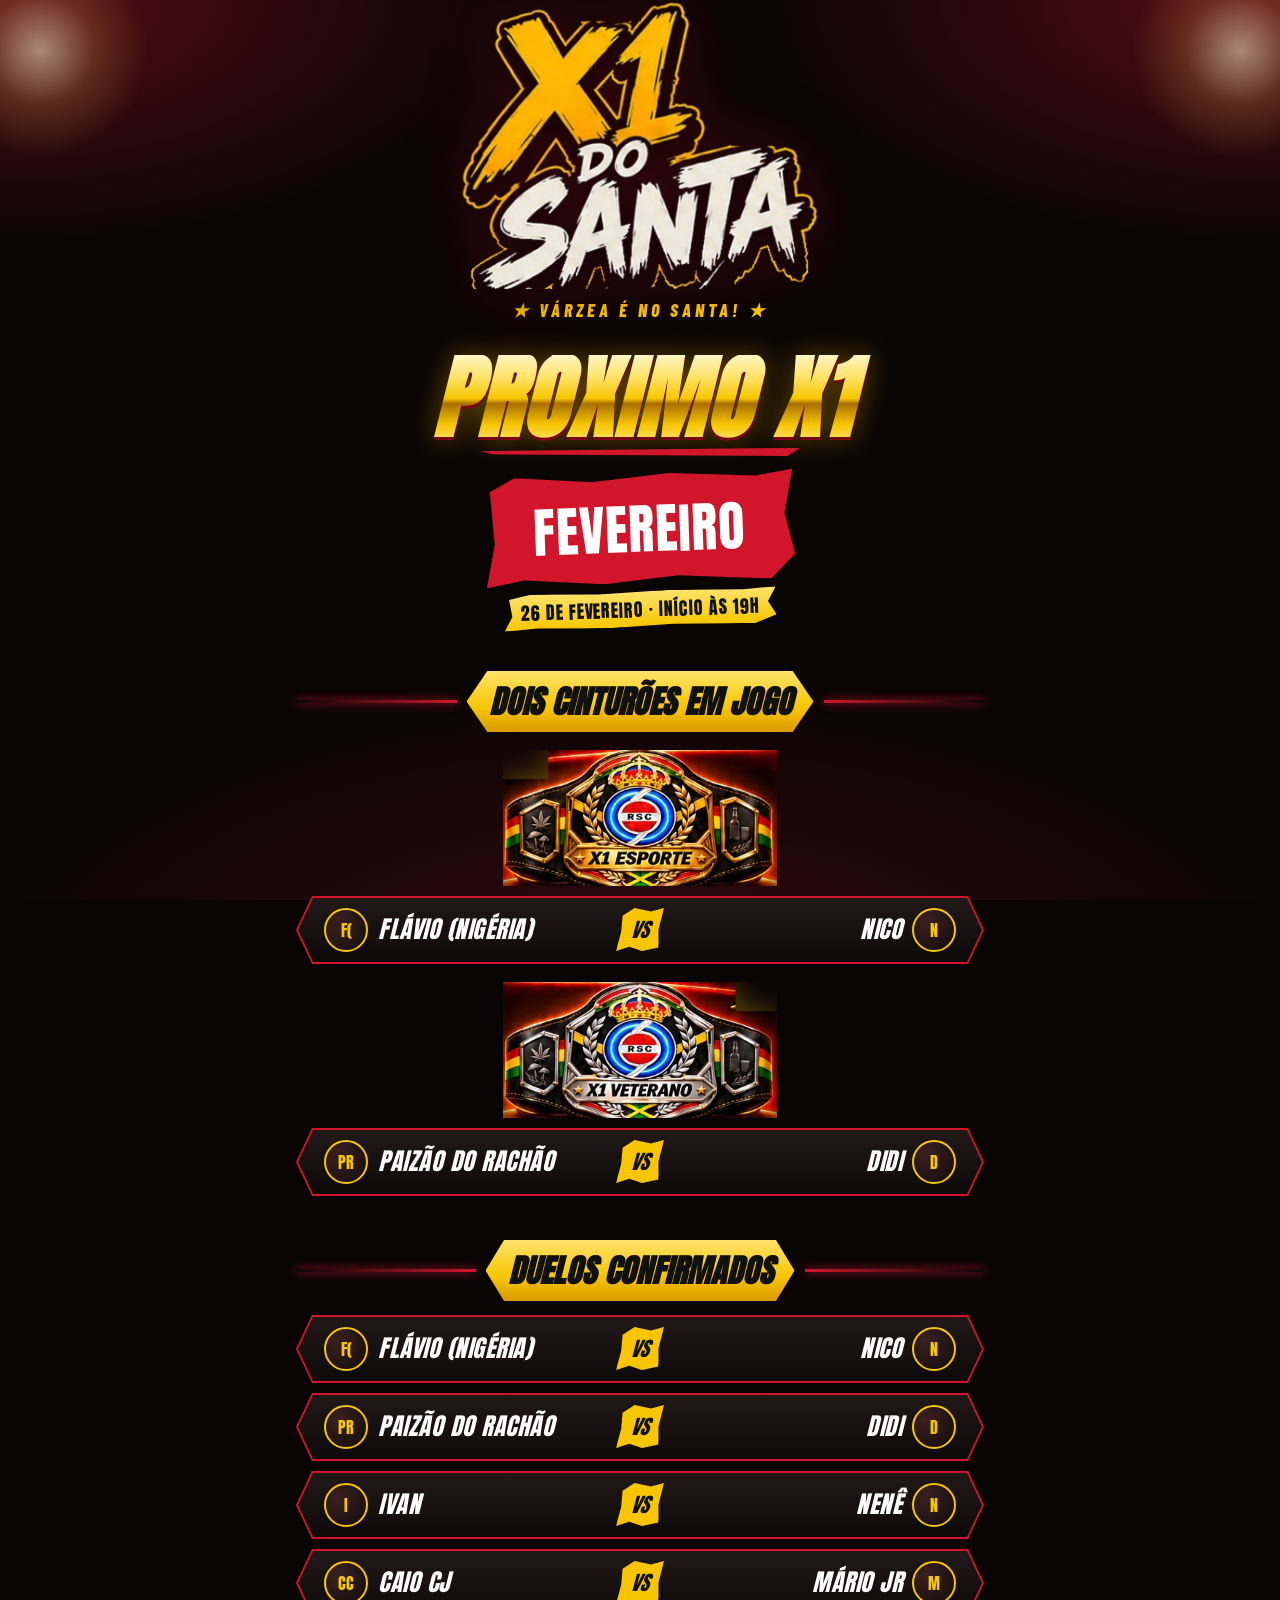
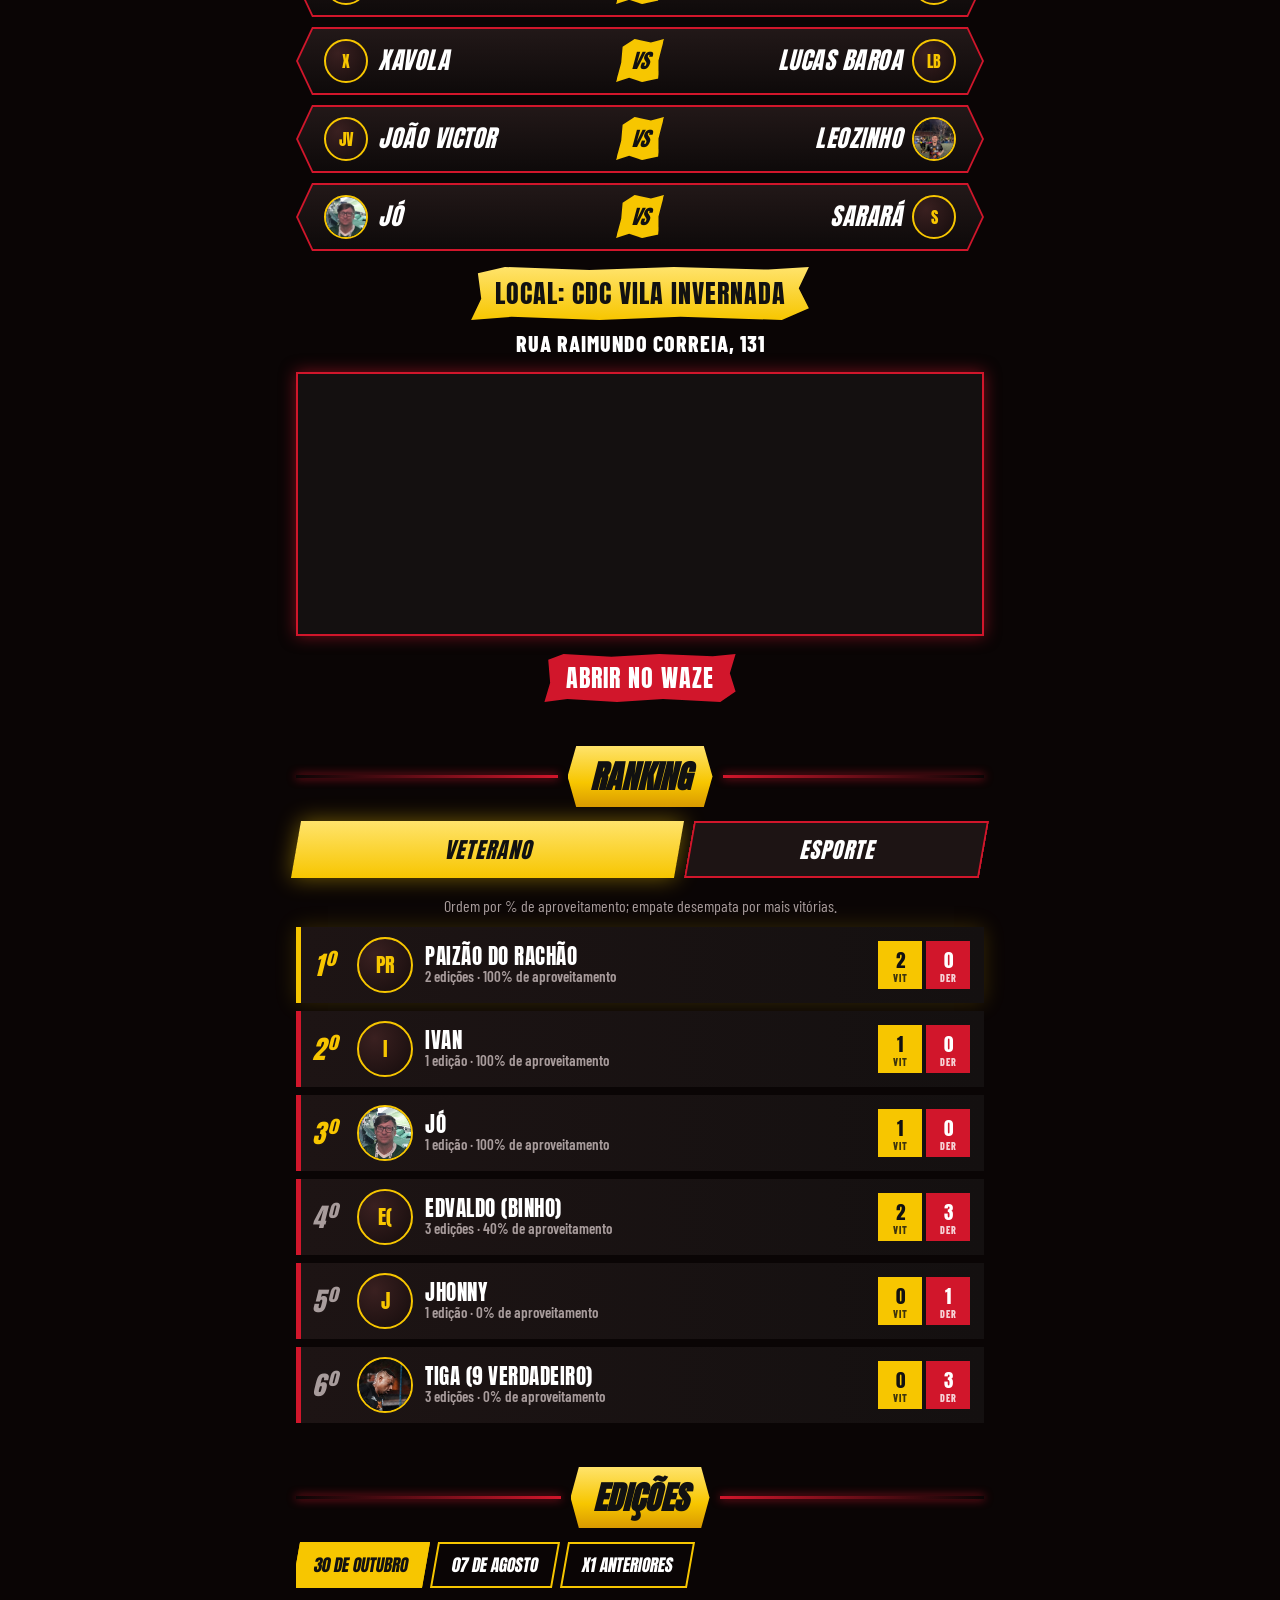
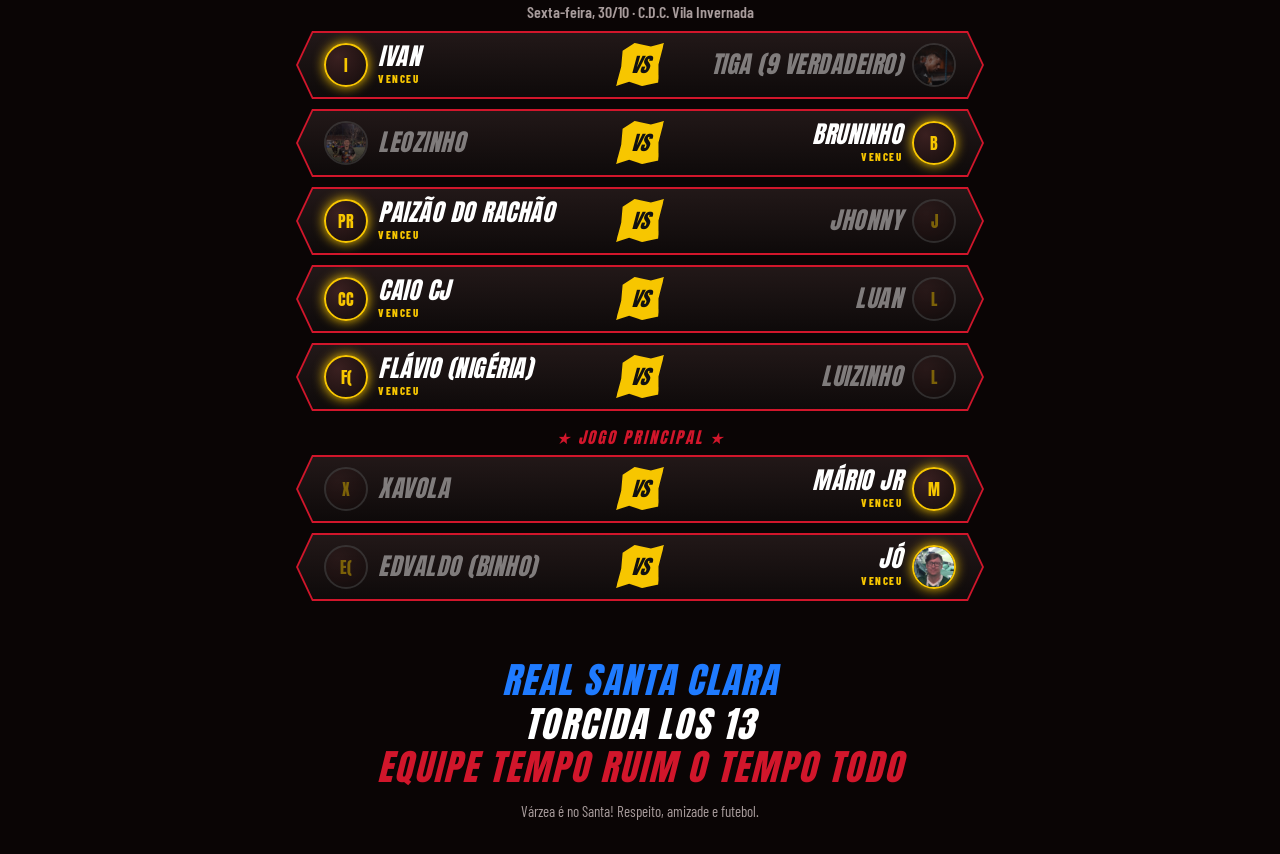
==== index.html @ 2f5e278d "Ranking ordenado por % de aproveitamento Co-Authored-By: Claude Sonnet 5.5 <noreply@anthropic.com>" ====
<!DOCTYPE html>
<html lang="pt-BR">
<head>
<meta charset="UTF-8">
<meta name="viewport" content="width=device-width, initial-scale=1">
<title>X1 do Santa · Real Santa Clara</title>
<meta name="description" content="X1 do Santa: o 1 contra 1 do Real Santa Clara. Ranking, edições e próximos duelos.">
<meta name="theme-color" content="#0a0505">
<meta property="og:title" content="X1 do Santa · Real Santa Clara">
<meta property="og:image" content="img/logo-x1-do-santa.png">
<link rel="icon" href="img/logo-x1-do-santa.png">
<link rel="preconnect" href="https://fonts.googleapis.com">
<link rel="preconnect" href="https://fonts.gstatic.com" crossorigin>
<link href="https://fonts.googleapis.com/css2?family=Anton&family=Barlow+Condensed:ital,wght@0,600;0,800;1,800;1,900&display=swap" rel="stylesheet">
<style>
  :root{
    --preto:#0a0505; --painel:#141010; --painel2:#1d1414;
    --ouro:#f7c600; --ouro-claro:#ffe36b; --ouro-escuro:#a86f00;
    --vermelho:#d1162b; --vermelho-escuro:#7a0612; --branco:#fff;
    --cinza:#a89c9c;
  }
  *{box-sizing:border-box}
  html{scroll-behavior:smooth}
  body{
    margin:0; color:var(--branco); min-height:100vh;
    font-family:'Barlow Condensed','Arial Narrow',sans-serif;
    background:
      radial-gradient(60vw 40vh at 0% 0%, rgba(209,22,43,.38), transparent 70%),
      radial-gradient(60vw 40vh at 100% 0%, rgba(209,22,43,.38), transparent 70%),
      radial-gradient(80vw 50vh at 50% 110%, rgba(209,22,43,.22), transparent 70%),
      var(--preto);
    background-attachment:fixed;
  }
  /* refletores nos cantos, como nos flyers */
  body::before,body::after{
    content:""; position:fixed; top:-60px; width:220px; height:220px; pointer-events:none; z-index:0;
    background:radial-gradient(circle, rgba(255,240,200,.55) 0%, rgba(255,200,90,.18) 35%, transparent 70%);
  }
  body::before{left:-70px} body::after{right:-70px}
  main,header,footer{position:relative; z-index:1}
  .wrap{max-width:720px; margin:0 auto; padding:0 16px}

  /* ---------- tipografia de evento ---------- */
  .titulo-ouro{
    font-family:Anton,Impact,sans-serif; font-style:italic; text-transform:uppercase;
    letter-spacing:1px; line-height:.95; margin:0;
    background:linear-gradient(180deg,#fff6c4 0%,var(--ouro-claro) 25%,var(--ouro) 50%,var(--ouro-escuro) 56%,var(--ouro) 80%,var(--ouro-claro) 100%);
    -webkit-background-clip:text; background-clip:text; color:transparent;
    filter:drop-shadow(0 3px 0 var(--vermelho-escuro)) drop-shadow(0 0 14px rgba(255,180,0,.35));
  }
  .pincel{ /* faixa de pincel */
    display:inline-block; font-family:Anton,Impact,sans-serif; text-transform:uppercase;
    padding:.25em .9em; letter-spacing:1px;
    clip-path:polygon(2% 12%,10% 0,35% 6%,60% 0,88% 5%,100% 0,97% 40%,100% 78%,92% 100%,62% 94%,38% 100%,12% 94%,0 100%,3% 60%);
  }
  .pincel.vermelho{background:var(--vermelho); color:var(--branco); box-shadow:0 0 30px rgba(209,22,43,.6)}
  .pincel.ouro{background:linear-gradient(180deg,var(--ouro-claro),var(--ouro)); color:#111}

  /* ---------- topo ---------- */
  header{text-align:center; padding:36px 0 8px}
  .logo{width:min(360px,80vw); height:auto; display:block; margin:0 auto;
        filter:drop-shadow(0 6px 18px rgba(0,0,0,.8)) drop-shadow(0 0 30px rgba(209,22,43,.35))}
  .lema{margin-top:10px; font-weight:800; font-style:italic; font-size:18px; letter-spacing:4px; color:var(--ouro)}
  .lema span{color:var(--vermelho)}

  /* ---------- próximo X1 ---------- */
  .proximo{text-align:center; margin:34px 0 10px}
  .proximo .titulo-ouro{font-size:clamp(52px,14vw,92px)}
  .risco{height:8px; width:min(320px,70%); margin:6px auto 18px; background:var(--vermelho);
         clip-path:polygon(0 40%,100% 0,96% 100%,4% 80%); box-shadow:0 0 18px var(--vermelho)}
  .proximo .mes{font-size:clamp(34px,9vw,54px); transform:rotate(-2deg)}
  .proximo .quando{display:block; width:max-content; margin:8px auto 0; font-size:18px; transform:rotate(-2deg)}

  .faixa-titulo{display:flex; align-items:center; gap:10px; margin:30px 0 14px}
  .faixa-titulo::before,.faixa-titulo::after{content:""; flex:1; height:3px;
    background:linear-gradient(90deg,transparent,var(--vermelho)); box-shadow:0 0 10px var(--vermelho)}
  .faixa-titulo::after{background:linear-gradient(270deg,transparent,var(--vermelho))}
  .faixa-titulo h2{margin:0; font-family:Anton,Impact,sans-serif; font-style:italic; text-transform:uppercase;
    font-size:clamp(22px,6vw,32px); color:#111; padding:6px 22px;
    background:linear-gradient(180deg,var(--ouro-claro),var(--ouro) 60%,#d99a00);
    clip-path:polygon(6% 0,94% 0,100% 50%,94% 100%,6% 100%,0 50%)}

  /* linha de duelo estilo flyer */
  .duelo{position:relative; margin:10px 0; padding:2px; background:var(--vermelho);
    clip-path:polygon(16px 0,calc(100% - 16px) 0,100% 50%,calc(100% - 16px) 100%,16px 100%,0 50%);
    filter:drop-shadow(0 0 8px rgba(209,22,43,.55))}
  .duelo-in{display:grid; grid-template-columns:minmax(0,1fr) auto minmax(0,1fr); align-items:center; gap:8px;
    min-height:64px; padding:8px 26px;
    background:linear-gradient(180deg,#221818,#0e0a0a);
    clip-path:polygon(15px 0,calc(100% - 15px) 0,100% 50%,calc(100% - 15px) 100%,15px 100%,0 50%)}
  .lado{display:flex; align-items:center; gap:10px; min-width:0}
  .lado.b{flex-direction:row-reverse; text-align:right}
  .lado .nm{font-family:Anton,Impact,sans-serif; font-style:italic; text-transform:uppercase;
    font-size:clamp(17px,4.6vw,24px); line-height:1; letter-spacing:.5px; overflow-wrap:break-word}
  .vs{font-family:Anton,Impact,sans-serif; font-style:italic; font-size:20px; color:#111;
    background:var(--ouro); padding:6px 12px; transform:skewX(-8deg);
    clip-path:polygon(4% 18%,30% 0,70% 8%,100% 0,94% 50%,100% 92%,62% 100%,30% 90%,0 100%,6% 55%);
    box-shadow:0 0 18px rgba(247,198,0,.5)}
  .local{margin:16px 0 0; text-align:center}
  .local .pincel{font-size:clamp(18px,5vw,26px)}
  .local .endereco{display:block; margin-top:10px; font-weight:800; font-size:clamp(17px,4.6vw,22px); letter-spacing:1px;
    color:var(--branco); text-transform:uppercase}
  .mapa{margin:16px 0 0; padding:2px; background:var(--vermelho); filter:drop-shadow(0 0 8px rgba(209,22,43,.55))}
  .mapa[hidden]{display:none}
  .mapa iframe{display:block; width:100%; height:260px; border:0; background:var(--painel)}
  .rota{margin:18px 0 0; text-align:center}
  .rota a{font-size:clamp(18px,5vw,24px); text-decoration:none; cursor:pointer}
  .rota a[hidden]{display:none}
  .cinturao{margin-top:18px; text-align:center}
  .cinturao-img{display:block; height:136px; width:auto; max-width:100%; margin:0 auto; /* dobro da altura da linha do confronto */
    -webkit-mask-image:radial-gradient(ellipse 75% 85% at 50% 50%,#000 78%,transparent 100%);
            mask-image:radial-gradient(ellipse 75% 85% at 50% 50%,#000 78%,transparent 100%);
    filter:drop-shadow(0 0 14px rgba(247,198,0,.35))}

  /* avatar */
  .av{flex:none; width:44px; height:44px; border-radius:50%; overflow:hidden; display:grid; place-items:center;
    border:2px solid var(--ouro); background:radial-gradient(circle at 30% 30%,#3a2020,#140c0c);
    font-family:Anton,Impact,sans-serif; color:var(--ouro); font-size:16px}
  .av img{width:100%; height:100%; object-fit:cover}

  /* ---------- seções ---------- */
  main > section{margin-top:44px}

  /* abas do ranking (Veterano em destaque, Esporte depois) */
  .abas{display:grid; grid-template-columns:1.3fr 1fr; gap:10px; margin:0 0 18px}
  .abas button{font-family:Anton,Impact,sans-serif; font-style:italic; text-transform:uppercase; font-size:22px;
    letter-spacing:1px; padding:12px 8px; cursor:pointer; color:var(--branco); background:var(--painel2);
    border:0; transform:skewX(-10deg); box-shadow:inset 0 0 0 2px var(--vermelho)}
  .abas button span{display:inline-block; transform:skewX(10deg)}
  .abas button[aria-selected="true"]{background:linear-gradient(180deg,var(--ouro-claro),var(--ouro));
    color:#111; box-shadow:0 0 22px rgba(247,198,0,.45)}

  .aviso{text-align:center; color:var(--cinza); font-size:16px; margin:0 0 12px}

  /* ranking */
  .rank{list-style:none; margin:0; padding:0; counter-reset:pos}
  .rank li{display:flex; align-items:center; gap:12px; margin:8px 0; padding:10px 14px 10px 0;
    background:linear-gradient(90deg,var(--painel2),var(--painel)); border-left:5px solid var(--vermelho)}
  .rank li:nth-child(1){border-left-color:var(--ouro); box-shadow:0 0 20px rgba(247,198,0,.18)}
  .pos{width:44px; text-align:center; font-family:Anton,Impact,sans-serif; font-style:italic; font-size:26px; color:var(--cinza)}
  .rank li:nth-child(-n+3) .pos{color:var(--ouro)}
  .rank .av{width:56px; height:56px; font-size:20px}
  .info{flex:1; min-width:0}
  .info .nm{font-family:Anton,Impact,sans-serif; text-transform:uppercase; font-size:21px; line-height:1.05; letter-spacing:.5px}
  .info .sub{color:var(--cinza); font-size:15px; font-weight:600}
  .placar{display:flex; gap:4px}
  .placar b{font-family:Anton,Impact,sans-serif; font-weight:400; font-size:19px; min-width:44px; text-align:center; padding:5px 6px}
  .placar .v{background:var(--ouro); color:#111}
  .placar .d{background:var(--vermelho)}
  .placar small{display:block; font-family:'Barlow Condensed',sans-serif; font-weight:800; font-size:10px; letter-spacing:1px; opacity:.8; margin-top:-2px}

  /* edições */
  .chips{display:flex; gap:8px; overflow-x:auto; padding-bottom:6px; margin-bottom:6px}
  .chips button{flex:none; font-family:Anton,Impact,sans-serif; text-transform:uppercase; font-size:17px; padding:8px 16px;
    background:transparent; color:var(--branco); border:2px solid var(--ouro); cursor:pointer; transform:skewX(-10deg)}
  .chips button[aria-pressed="true"]{background:var(--ouro); color:#111}
  .ed-info{text-align:center; color:var(--cinza); font-weight:600; font-size:16px; margin:8px 0 6px}
  .duelo .tag{display:block; font-family:'Barlow Condensed',sans-serif; font-style:normal; font-weight:800; font-size:11px;
    letter-spacing:1.5px; margin-top:3px; color:var(--ouro)}
  .duelo .perdeu{opacity:.45}
  .duelo .perdeu .av{border-color:#555}
  .duelo .ganhou .av{box-shadow:0 0 12px var(--ouro)}
  .principal{text-align:center; margin:14px 0 -4px; font-family:Anton,Impact,sans-serif; font-style:italic; color:var(--vermelho); letter-spacing:2px}
  
  /* tooltip dos jogadores (mesmo fundo e borda das listas) */
  [data-tip]{cursor:help}
  .tip{position:fixed; z-index:50; max-width:min(300px,86vw); padding:10px 16px 10px 14px; pointer-events:none;
    background:linear-gradient(90deg,var(--painel2),var(--painel)); border-left:5px solid var(--vermelho);
    box-shadow:0 6px 22px rgba(0,0,0,.65); font-size:18px; font-weight:600; line-height:1.15; color:var(--branco);
    opacity:0; transform:translateY(4px); transition:opacity .15s, transform .15s}
  .tip.on{opacity:1; transform:none}

  footer{text-align:center; padding:50px 16px 34px; color:var(--cinza); font-size:15px}
  footer strong{display:block; font-family:Anton,Impact,sans-serif; font-style:italic; font-size:clamp(26px,8vw,36px);
    letter-spacing:2px; line-height:1.1; margin-bottom:4px; font-weight:400; text-transform:uppercase}
  footer .f-azul{color:#1f7bff}
  footer .f-branco{color:var(--branco)}
  footer .f-vermelho{color:var(--vermelho)}
  footer .f-frase{display:block; margin-top:14px}

  @media (max-width:420px){
    .duelo-in{padding:8px 20px; gap:6px}
    .av{width:36px; height:36px; font-size:13px}
    .vs{font-size:16px; padding:5px 9px}
  }
</style>
</head>
<body>

<!-- ============ SEÇÃO 1 · CABEÇALHO ============
     Logo, lema e chamada do próximo X1 (mês e data) -->
<header id="secao-cabecalho" class="wrap">
  <img class="logo" src="img/logo-x1-do-santa.png" alt="X1 do Santa">
  <div class="lema">★ VÁRZEA É NO SANTA! ★</div>

  <div class="proximo">
    <h1 class="titulo-ouro">Próximo X1</h1>
    <div class="risco"></div>
    <div class="pincel vermelho mes" id="prox-mes"></div>
    <span class="pincel ouro quando" id="prox-data"></span>
  </div>
</header>

<main class="wrap">

  <!-- ============ SEÇÃO 2 · DOIS CINTURÕES EM JOGO ============ -->
  <section id="secao-cinturoes" aria-labelledby="t-cinturoes">
    <div class="faixa-titulo"><h2 id="t-cinturoes">Dois cinturões em jogo</h2></div>
    <div id="prox-cinturoes"></div>
  </section>

  <!-- ============ SEÇÃO 3 · DUELOS CONFIRMADOS ============ -->
  <section id="secao-duelos" aria-labelledby="t-duelos">
    <div class="faixa-titulo"><h2 id="t-duelos">Duelos confirmados</h2></div>
    <div id="prox-duelos"></div>
    <p class="local"><span class="pincel ouro" id="prox-local"></span>
      <span class="endereco" id="prox-endereco"></span></p>
    <div class="mapa" id="prox-mapa" hidden>
      <iframe id="prox-mapa-frame" title="Localização no Google Maps" loading="lazy"
              referrerpolicy="no-referrer-when-downgrade" allowfullscreen></iframe>
    </div>
    <p class="rota"><a class="pincel vermelho" id="prox-waze" target="_blank" rel="noopener" hidden>Abrir no Waze</a></p>
  </section>

  <!-- ============ SEÇÃO 4 · RANKING DOS PARTICIPANTES ============ -->
  <section id="secao-ranking" aria-labelledby="t-ranking">
    <div class="faixa-titulo"><h2 id="t-ranking">Ranking</h2></div>
    <div class="abas" role="tablist" aria-label="Categoria do ranking">
      <button role="tab" id="tab-veterano" aria-selected="true"><span>Veterano</span></button>
      <button role="tab" id="tab-esporte" aria-selected="false"><span>Esporte</span></button>
    </div>
    <p class="aviso" id="aviso-ranking"></p>
    <ol class="rank" id="lista-ranking" role="tabpanel"></ol>
  </section>

  <!-- ============ SEÇÃO 5 · EDIÇÕES ANTERIORES ============ -->
  <section id="secao-edicoes" aria-labelledby="t-edicoes">
    <div class="faixa-titulo"><h2 id="t-edicoes">Edições</h2></div>
    <div class="chips" id="chips"></div>
    <p class="ed-info" id="ed-info"></p>
    <div id="ed-duelos"></div>
  </section>

</main>

<!-- ============ SEÇÃO 6 · RODAPÉ ============ -->
<footer>
  <strong class="f-azul">Real Santa Clara</strong>
  <strong class="f-branco">Torcida Los 13</strong>
  <strong class="f-vermelho">Equipe Tempo Ruim o Tempo Todo</strong>
  <span class="f-frase">Várzea é no Santa! Respeito, amizade e futebol.</span>
</footer>

<script src="data.js"></script>
<script>
  const $ = id => document.getElementById(id);
  const esc = s => String(s).replace(/[&<>"]/g, c => ({'&':'&amp;','<':'&lt;','>':'&gt;','"':'&quot;'}[c]));
  const jog = id => jogadores[id] || { nome: id };
  const iniciais = n => n.split(/\s+/).filter(p => p.length > 2 || /^[A-Z]{2,}$/.test(p))
                         .slice(0, 2).map(p => p[0]).join('').toUpperCase() || n.slice(0, 2).toUpperCase();

  const tip = id => jog(id).frase ? ` data-tip="${esc(jog(id).frase)}"` : '';

  function avatar(id) {
    const j = jog(id), foto = j.foto || `fotos/${id}.jpg`;
    return `<span class="av"${tip(id)}><img src="${esc(foto)}" alt=""
              onerror="this.replaceWith(document.createTextNode('${esc(iniciais(j.nome))}'))"></span>`;
  }

  function linhaDuelo(d, comResultado) {
    const status = lado => {
      if (!comResultado) return ['', ''];
      if (!d.vencedor) return ['', ''];
      return d.vencedor === lado ? ['ganhou', '<span class="tag">VENCEU</span>'] : ['perdeu', ''];
    };
    const [ca, ta] = status(d.a), [cb, tb] = status(d.b);
    return `<div class="duelo"><div class="duelo-in">
      <div class="lado a ${ca}">${avatar(d.a)}<div><span class="nm"${tip(d.a)}>${esc(jog(d.a).nome)}</span>${ta}</div></div>
      <span class="vs">VS</span>
      <div class="lado b ${cb}">${avatar(d.b)}<div><span class="nm"${tip(d.b)}>${esc(jog(d.b).nome)}</span>${tb}</div></div>
    </div></div>`;
  }

  /* próximo X1 */
  $('prox-mes').textContent = proximo.mes;
  $('prox-data').textContent = proximo.data;
  $('prox-local').textContent = 'Local: ' + proximo.local;
  $('prox-endereco').textContent = proximo.endereco || '';
  if (proximo.busca) {
    const q = encodeURIComponent(proximo.busca);
    $('prox-mapa-frame').src = `https://www.google.com/maps?q=${q}&output=embed`;
    $('prox-mapa').hidden = false;
    $('prox-waze').href = `https://waze.com/ul?q=${q}&navigate=yes`;
    $('prox-waze').hidden = false;
  }
  $('prox-cinturoes').innerHTML = proximo.cinturoes.map(c =>
    `<div class="cinturao">
       <img class="cinturao-img" src="${esc(c.imagem)}" alt="Cinturão ${esc(c.nome)}">
     </div>` + linhaDuelo(c, false)).join('');
  $('prox-duelos').innerHTML = proximo.duelos.map(d => linhaDuelo(d, false)).join('');

  /* ranking calculado a partir das edições */
  const stats = {};
  let lancados = 0, total = 0;
  edicoes.forEach(ed => ed.duelos.forEach(d => {
    total++;
    [d.a, d.b].forEach(id => stats[id] ??= { id, v: 0, d: 0, ed: new Set() });
    stats[d.a].ed.add(ed.titulo); stats[d.b].ed.add(ed.titulo);
    if (d.vencedor) {
      lancados++;
      const perdedor = d.vencedor === d.a ? d.b : d.a;
      stats[d.vencedor].v++; stats[perdedor].d++;
    }
  }));
  const aproveitamento = s => s.v + s.d ? s.v / (s.v + s.d) : -1;  /* sem jogos fica por último */
  const rankingTotal = Object.values(stats).sort((x, y) =>
    aproveitamento(y) - aproveitamento(x) || y.v - x.v || x.d - y.d ||
    jog(x.id).nome.localeCompare(jog(y.id).nome, 'pt-BR'));
  const avisoRanking = lancados < total
    ? `${lancados} de ${total} resultados lançados. Ordem por % de aproveitamento.`
    : 'Ordem por % de aproveitamento; empate desempata por mais vitórias.';

  function mostrarRanking(categoria) {
    ['veterano', 'esporte'].forEach(c => $('tab-' + c).setAttribute('aria-selected', c === categoria));
    const ranking = rankingTotal.filter(s => (jog(s.id).categoria || 'esporte') === categoria);
    $('aviso-ranking').textContent = avisoRanking;
    $('lista-ranking').innerHTML = ranking.map((s, i) => {
    const jogos = s.v + s.d, apr = jogos ? ' · ' + Math.round(s.v * 100 / jogos) + '% de aproveitamento' : '';
    return `<li>
      <span class="pos">${jogos ? (i + 1) + 'º' : '–'}</span>${avatar(s.id)}
      <div class="info"><div class="nm"${tip(s.id)}>${esc(jog(s.id).nome)}</div>
        <div class="sub">${s.ed.size} ${s.ed.size > 1 ? 'edições' : 'edição'}${apr}</div></div>
      <div class="placar"><b class="v">${s.v}<small>VIT</small></b><b class="d">${s.d}<small>DER</small></b></div>
    </li>`;
    }).join('');
  }
  $('tab-veterano').onclick = () => mostrarRanking('veterano');
  $('tab-esporte').onclick = () => mostrarRanking('esporte');
  mostrarRanking('veterano');

  /* edições */
  function mostrarEdicao(i) {
    const ed = edicoes[i];
    $('chips').querySelectorAll('button').forEach((b, k) => b.setAttribute('aria-pressed', k === i));
    const falta = ed.duelos.filter(d => !d.vencedor).length;
    $('ed-info').textContent = [ed.data, ed.local].filter(Boolean).join(' · ') + (falta ? ` · ${falta} resultado${falta > 1 ? 's' : ''} a lançar` : '');
    $('ed-duelos').innerHTML = ed.duelos.map(d =>
      (d.principal ? '<div class="principal">★ JOGO PRINCIPAL ★</div>' : '') + linhaDuelo(d, true)).join('');
  }
  $('chips').innerHTML = edicoes.map((ed, i) => `<button type="button">${esc(ed.titulo)}</button>`).join('');
  $('chips').querySelectorAll('button').forEach((b, i) => b.onclick = () => mostrarEdicao(i));
  mostrarEdicao(0);

  /* tooltip: aparece 2 s depois de parar o mouse sobre nome ou foto */
  const caixaTip = document.createElement('div');
  caixaTip.className = 'tip';
  caixaTip.setAttribute('role', 'tooltip');
  document.body.appendChild(caixaTip);
  let alvoTip = null, timerTip = null;

  function esconderTip() {
    clearTimeout(timerTip); alvoTip = null;
    caixaTip.classList.remove('on');
  }
  function mostrarTip(el) {
    caixaTip.textContent = el.dataset.tip;
    const r = el.getBoundingClientRect(), t = caixaTip.getBoundingClientRect();
    const x = Math.min(Math.max(8, r.left + r.width / 2 - t.width / 2), innerWidth - t.width - 8);
    const y = r.top - t.height - 10 >= 8 ? r.top - t.height - 10 : r.bottom + 10;
    caixaTip.style.left = x + 'px'; caixaTip.style.top = y + 'px';
    caixaTip.classList.add('on');
  }
  document.addEventListener('mouseover', e => {
    const el = e.target.closest('[data-tip]');
    if (el === alvoTip) return;
    esconderTip();
    if (!el) return;
    alvoTip = el;
    timerTip = setTimeout(() => mostrarTip(el), 2000);
  });
  addEventListener('scroll', esconderTip, { passive: true });
</script>
</body>
</html>
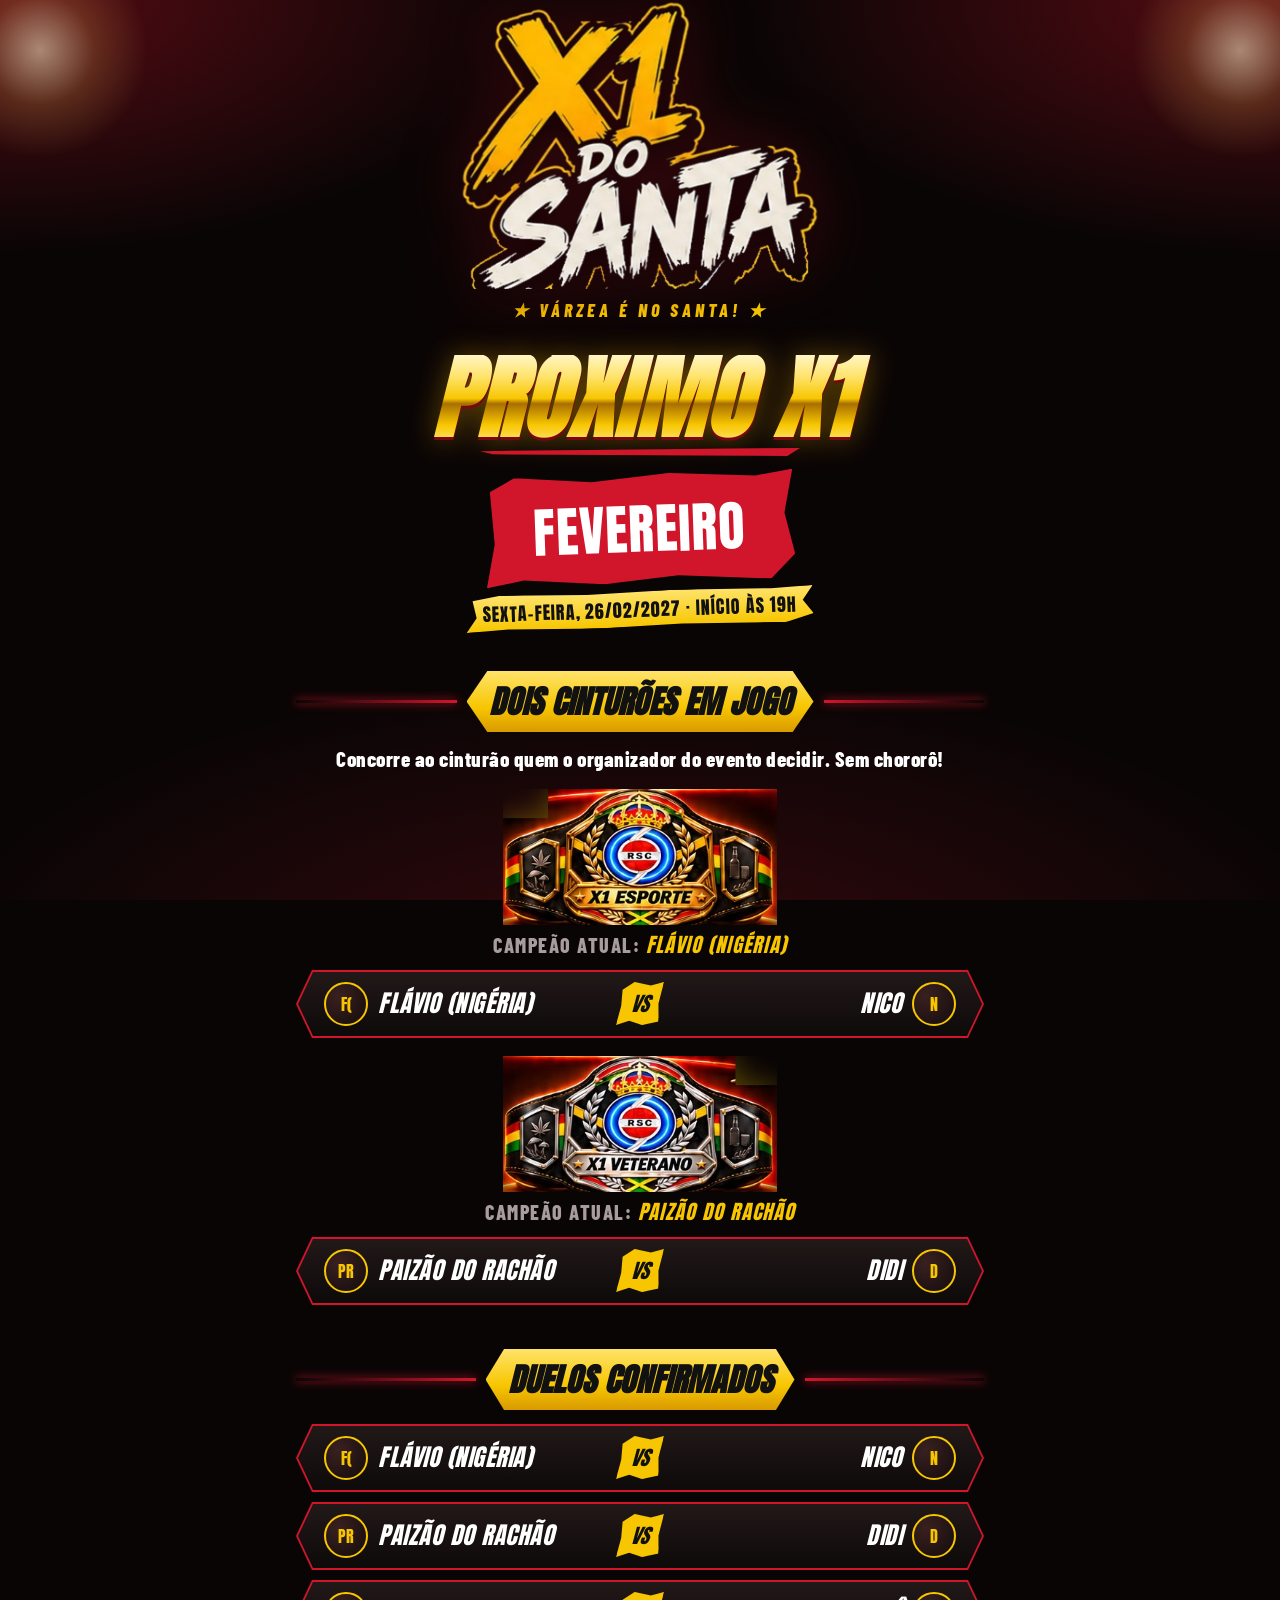
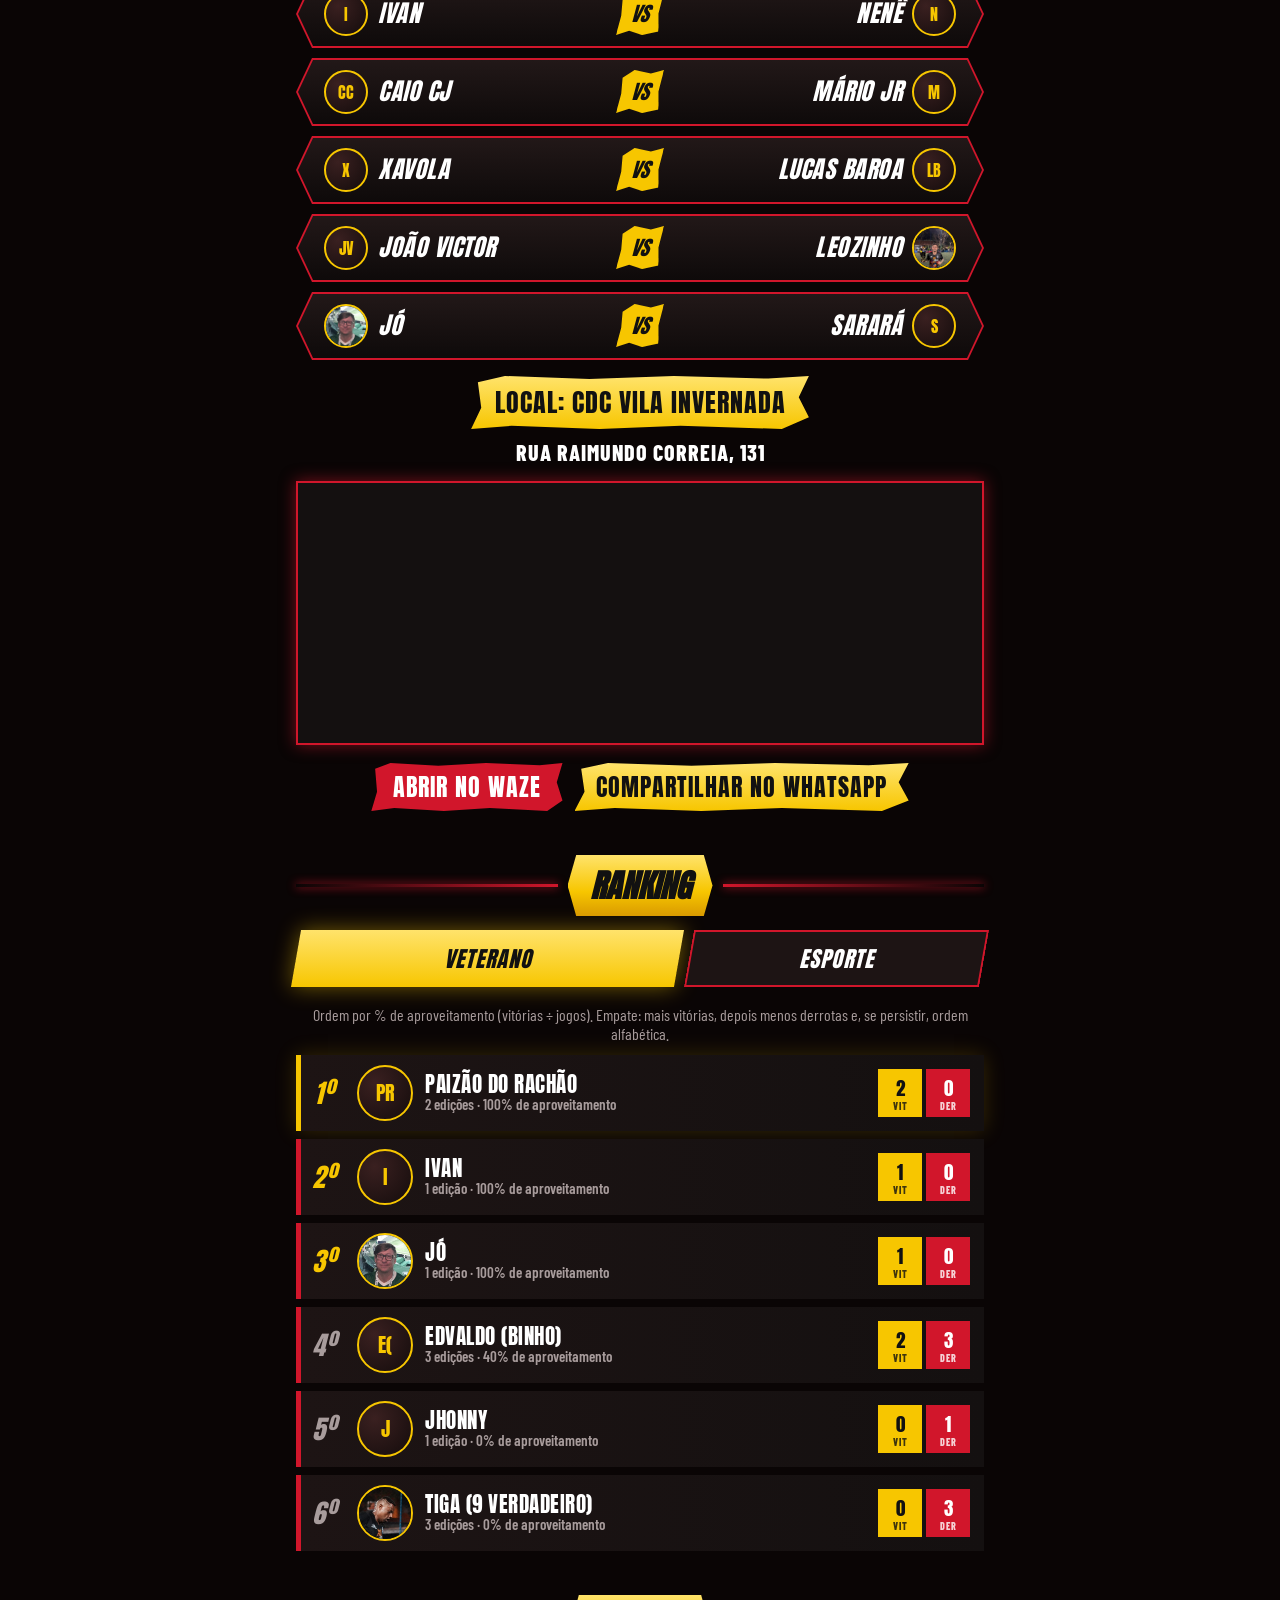
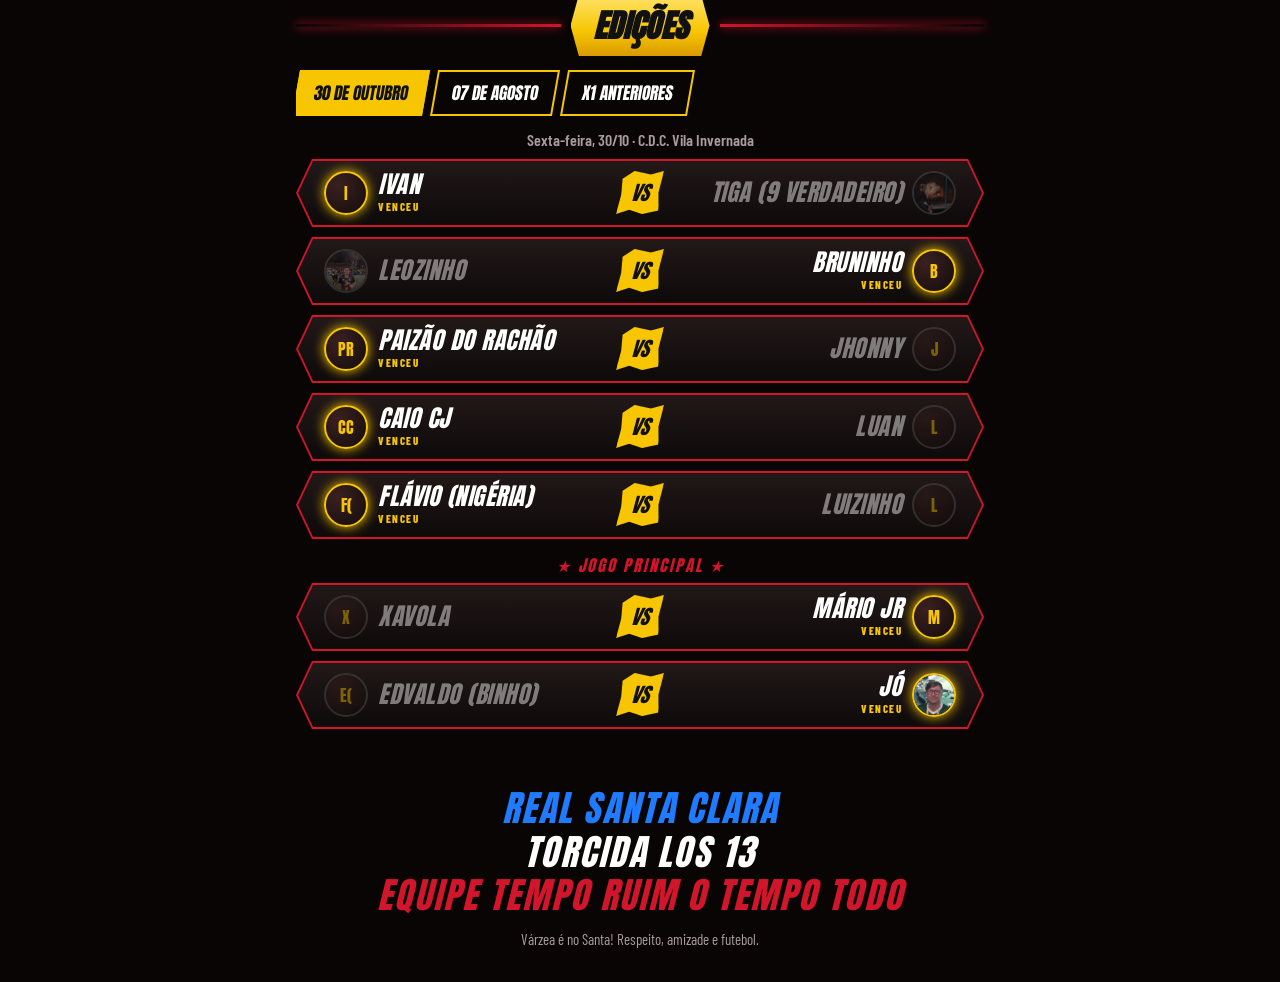
==== commit 41c5b9c4: "Aplica revisao: data completa, criterios do ranking, WhatsApp, previa do link, campeoes e regra dos " ====
--- a/index.html
+++ b/index.html
@@ -6,8 +6,18 @@
 <title>X1 do Santa · Real Santa Clara</title>
 <meta name="description" content="X1 do Santa: o 1 contra 1 do Real Santa Clara. Ranking, edições e próximos duelos.">
 <meta name="theme-color" content="#0a0505">
-<meta property="og:title" content="X1 do Santa · Real Santa Clara">
-<meta property="og:image" content="img/logo-x1-do-santa.png">
+<link rel="canonical" href="https://www.x1dosanta.com/">
+<meta property="og:type" content="website">
+<meta property="og:site_name" content="X1 do Santa">
+<meta property="og:url" content="https://www.x1dosanta.com/">
+<meta property="og:locale" content="pt_BR">
+<meta property="og:title" content="Próximo X1 do Santa · 26 de fevereiro às 19h">
+<meta property="og:description" content="Dois cinturões em jogo e 7 duelos no CDC Vila Invernada, Rua Raimundo Correia, 131. Veja os confrontos, o ranking e o histórico.">
+<meta property="og:image" content="https://www.x1dosanta.com/img/compartilhar.jpg">
+<meta property="og:image:width" content="1200">
+<meta property="og:image:height" content="630">
+<meta property="og:image:alt" content="X1 do Santa: próximo X1 em 26 de fevereiro, CDC Vila Invernada">
+<meta name="twitter:card" content="summary_large_image">
 <link rel="icon" href="img/logo-x1-do-santa.png">
 <link rel="preconnect" href="https://fonts.googleapis.com">
 <link rel="preconnect" href="https://fonts.gstatic.com" crossorigin>
@@ -103,9 +113,13 @@
   .mapa{margin:16px 0 0; padding:2px; background:var(--vermelho); filter:drop-shadow(0 0 8px rgba(209,22,43,.55))}
   .mapa[hidden]{display:none}
   .mapa iframe{display:block; width:100%; height:260px; border:0; background:var(--painel)}
-  .rota{margin:18px 0 0; text-align:center}
+  .rota{margin:18px 0 0; text-align:center; display:flex; flex-wrap:wrap; justify-content:center; gap:12px}
   .rota a{font-size:clamp(18px,5vw,24px); text-decoration:none; cursor:pointer}
   .rota a[hidden]{display:none}
+  .aviso.regra{color:var(--branco); font-weight:800; font-size:clamp(17px,4.6vw,21px); letter-spacing:.5px; margin:0 0 4px}
+  .aviso.regra[hidden]{display:none}
+  .campeao{margin:4px 0 10px; font-weight:800; font-size:clamp(16px,4.4vw,20px); letter-spacing:1.5px; text-transform:uppercase; color:var(--cinza)}
+  .campeao b{font-family:Anton,Impact,sans-serif; font-style:italic; font-weight:400; color:var(--ouro); letter-spacing:1px}
   .cinturao{margin-top:18px; text-align:center}
   .cinturao-img{display:block; height:136px; width:auto; max-width:100%; margin:0 auto; /* dobro da altura da linha do confronto */
     -webkit-mask-image:radial-gradient(ellipse 75% 85% at 50% 50%,#000 78%,transparent 100%);
@@ -206,6 +220,7 @@
   <!-- ============ SEÇÃO 2 · DOIS CINTURÕES EM JOGO ============ -->
   <section id="secao-cinturoes" aria-labelledby="t-cinturoes">
     <div class="faixa-titulo"><h2 id="t-cinturoes">Dois cinturões em jogo</h2></div>
+    <p class="aviso regra" id="prox-regra" hidden></p>
     <div id="prox-cinturoes"></div>
   </section>
 
@@ -219,7 +234,10 @@
       <iframe id="prox-mapa-frame" title="Localização no Google Maps" loading="lazy"
               referrerpolicy="no-referrer-when-downgrade" allowfullscreen></iframe>
     </div>
-    <p class="rota"><a class="pincel vermelho" id="prox-waze" target="_blank" rel="noopener" hidden>Abrir no Waze</a></p>
+    <p class="rota">
+      <a class="pincel vermelho" id="prox-waze" target="_blank" rel="noopener" hidden>Abrir no Waze</a>
+      <a class="pincel ouro" id="prox-zap" target="_blank" rel="noopener">Compartilhar no WhatsApp</a>
+    </p>
   </section>
 
   <!-- ============ SEÇÃO 4 · RANKING DOS PARTICIPANTES ============ -->
@@ -286,6 +304,9 @@
   $('prox-data').textContent = proximo.data;
   $('prox-local').textContent = 'Local: ' + proximo.local;
   $('prox-endereco').textContent = proximo.endereco || '';
+  $('prox-zap').href = 'https://wa.me/?text=' + encodeURIComponent(
+    `X1 do Santa: ${proximo.data} no ${proximo.local}, ${proximo.endereco}. ` +
+    `${proximo.cinturoes.length} cinturões em jogo e ${proximo.duelos.length} duelos! https://www.x1dosanta.com/`);
   if (proximo.busca) {
     const q = encodeURIComponent(proximo.busca);
     $('prox-mapa-frame').src = `https://www.google.com/maps?q=${q}&output=embed`;
@@ -293,9 +314,11 @@
     $('prox-waze').href = `https://waze.com/ul?q=${q}&navigate=yes`;
     $('prox-waze').hidden = false;
   }
+  if (proximo.regraCinturao) { $('prox-regra').textContent = proximo.regraCinturao; $('prox-regra').hidden = false; }
   $('prox-cinturoes').innerHTML = proximo.cinturoes.map(c =>
     `<div class="cinturao">
        <img class="cinturao-img" src="${esc(c.imagem)}" alt="Cinturão ${esc(c.nome)}">
+       ${c.campeao ? `<div class="campeao">Campeão atual: <b${tip(c.campeao)}>${esc(jog(c.campeao).nome)}</b></div>` : ''}
      </div>` + linhaDuelo(c, false)).join('');
   $('prox-duelos').innerHTML = proximo.duelos.map(d => linhaDuelo(d, false)).join('');
 
@@ -316,9 +339,10 @@
   const rankingTotal = Object.values(stats).sort((x, y) =>
     aproveitamento(y) - aproveitamento(x) || y.v - x.v || x.d - y.d ||
     jog(x.id).nome.localeCompare(jog(y.id).nome, 'pt-BR'));
+  const criterioRanking = 'Ordem por % de aproveitamento (vitórias ÷ jogos). Empate: mais vitórias, depois menos derrotas e, se persistir, ordem alfabética.';
   const avisoRanking = lancados < total
-    ? `${lancados} de ${total} resultados lançados. Ordem por % de aproveitamento.`
-    : 'Ordem por % de aproveitamento; empate desempata por mais vitórias.';
+    ? `${lancados} de ${total} resultados lançados. ${criterioRanking}`
+    : criterioRanking;
 
   function mostrarRanking(categoria) {
     ['veterano', 'esporte'].forEach(c => $('tab-' + c).setAttribute('aria-selected', c === categoria));
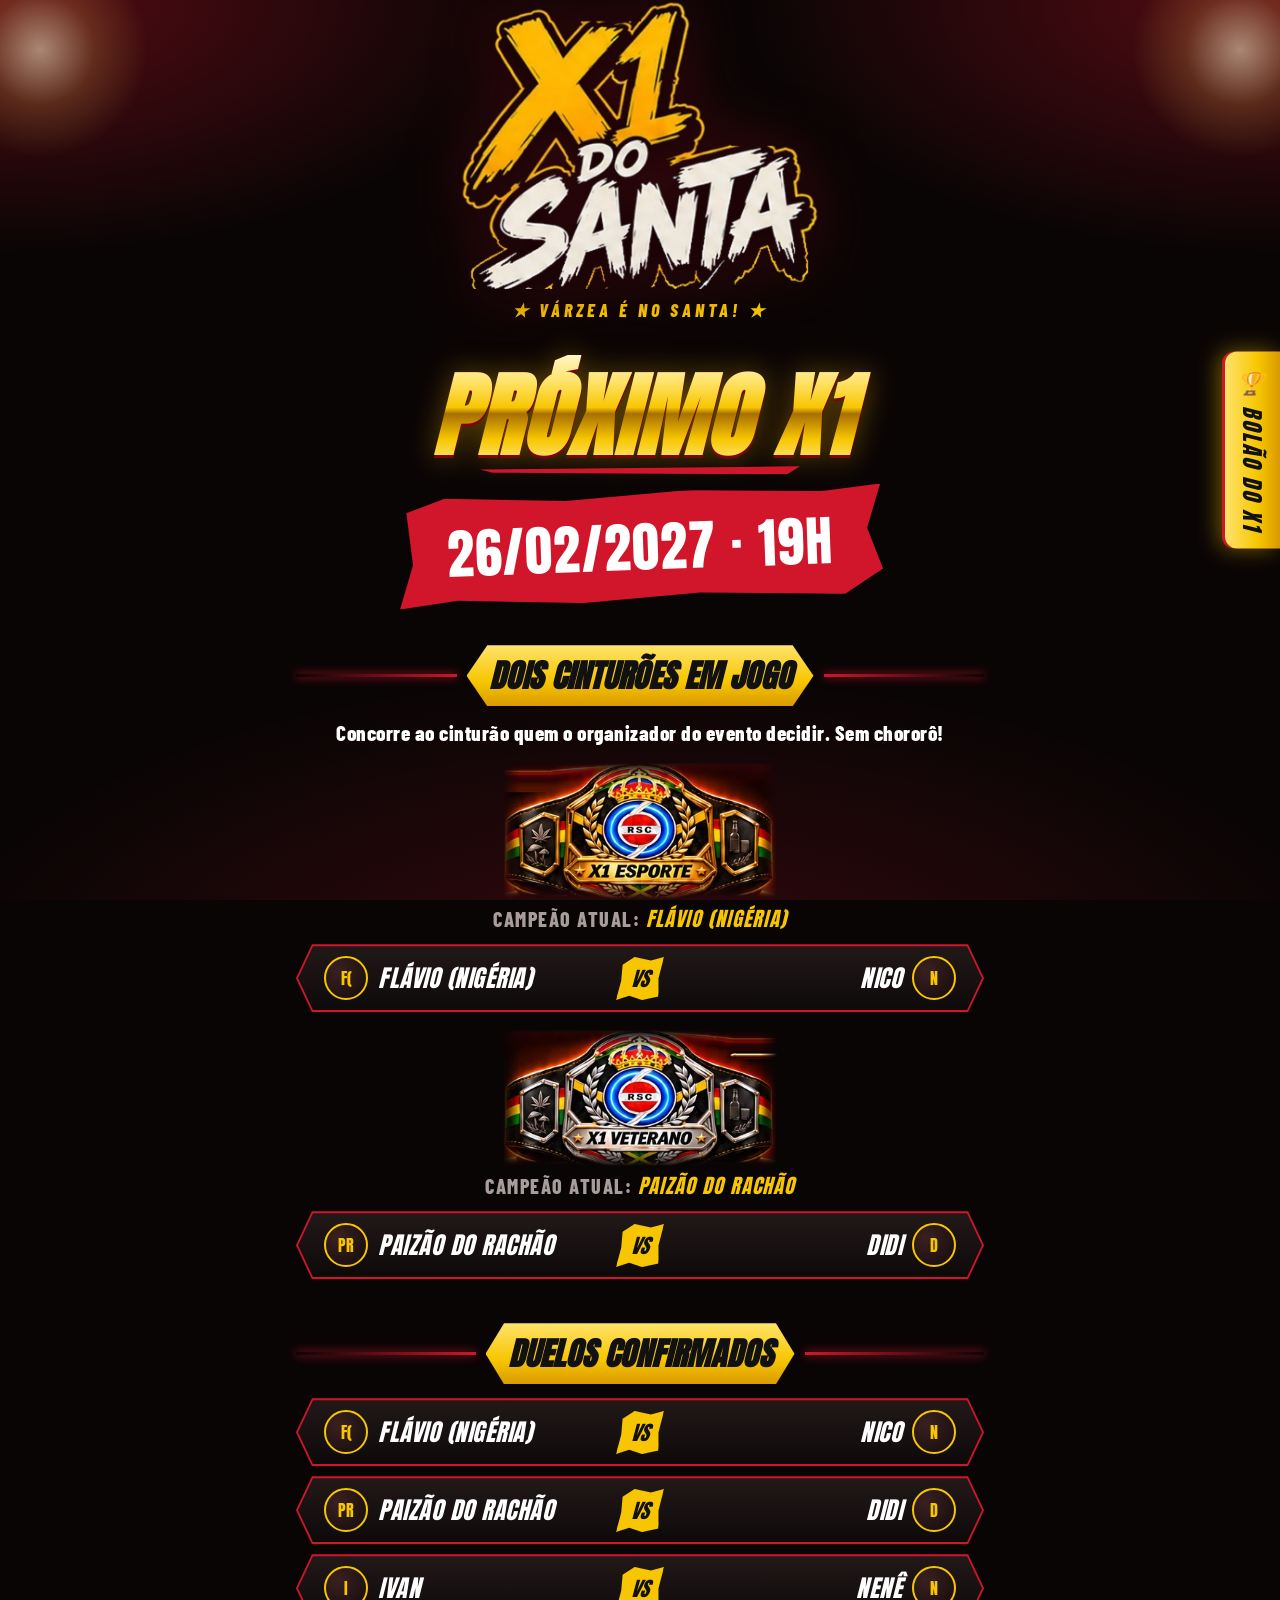
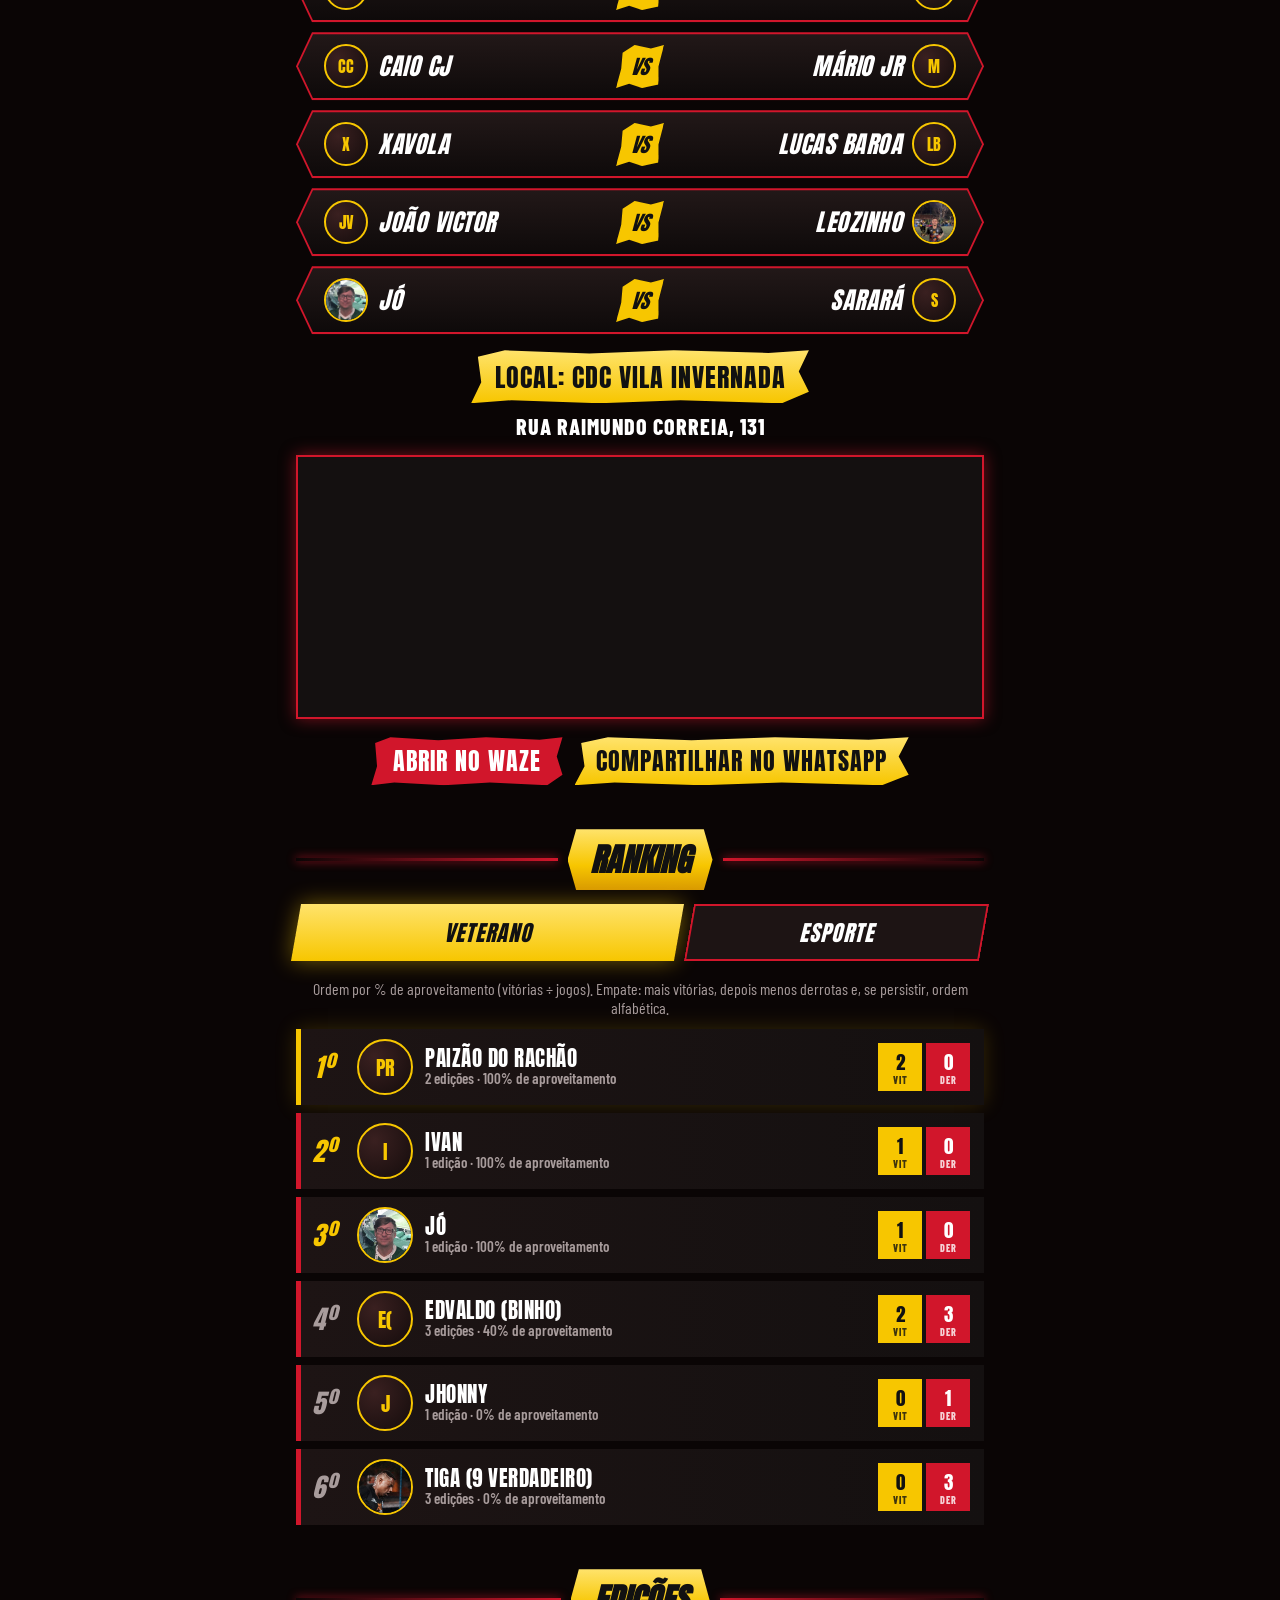
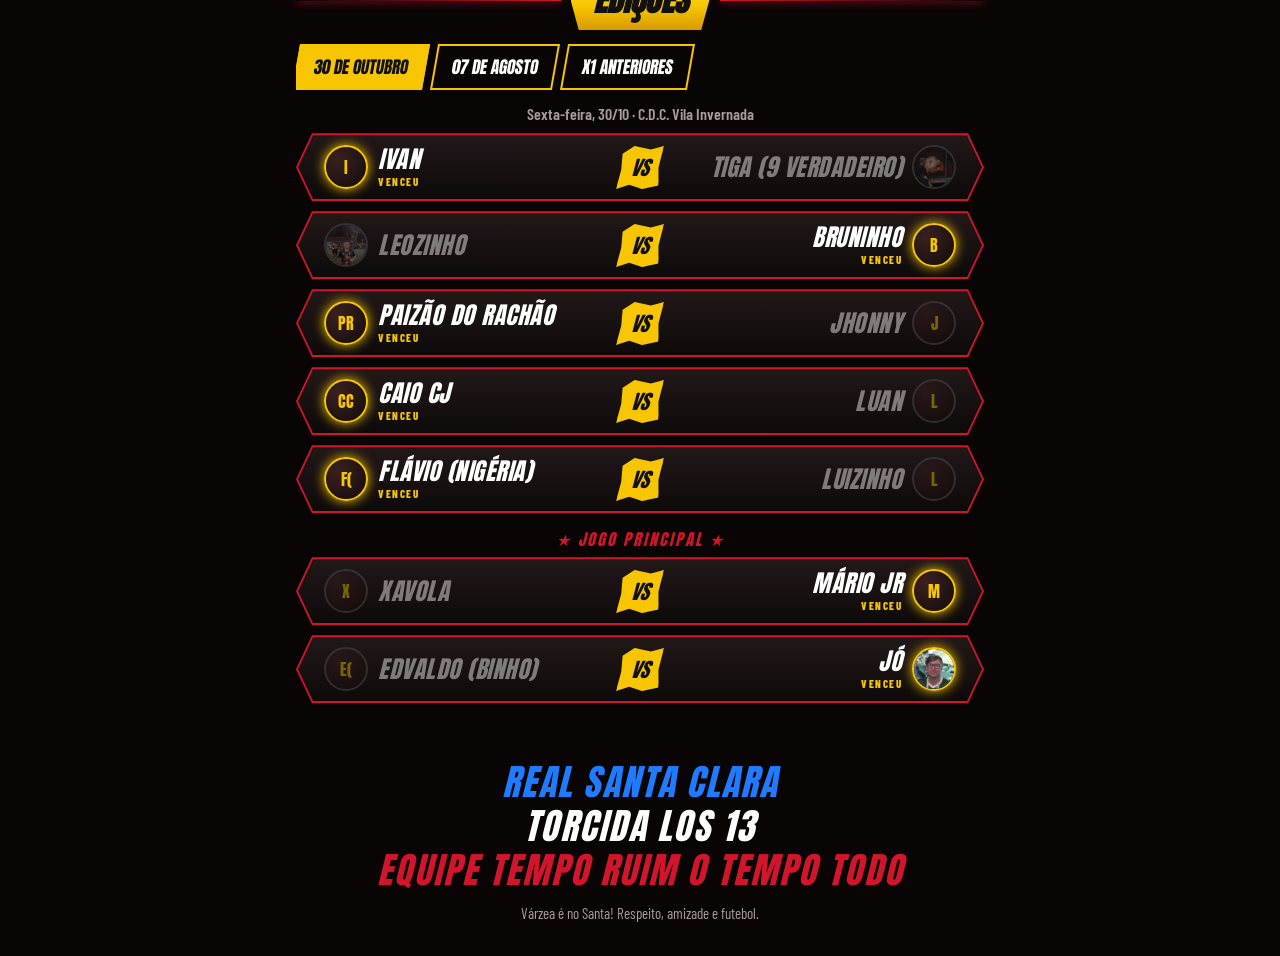
==== commit 92a9c1c2: "Adiciona bolao: pagina de palpites, banner fixo, gerenciamento e script do Google - bolao.html + bol" ====
--- a/index.html
+++ b/index.html
@@ -22,182 +22,7 @@
 <link rel="preconnect" href="https://fonts.googleapis.com">
 <link rel="preconnect" href="https://fonts.gstatic.com" crossorigin>
 <link href="https://fonts.googleapis.com/css2?family=Anton&family=Barlow+Condensed:ital,wght@0,600;0,800;1,800;1,900&display=swap" rel="stylesheet">
-<style>
-  :root{
-    --preto:#0a0505; --painel:#141010; --painel2:#1d1414;
-    --ouro:#f7c600; --ouro-claro:#ffe36b; --ouro-escuro:#a86f00;
-    --vermelho:#d1162b; --vermelho-escuro:#7a0612; --branco:#fff;
-    --cinza:#a89c9c;
-  }
-  *{box-sizing:border-box}
-  html{scroll-behavior:smooth}
-  body{
-    margin:0; color:var(--branco); min-height:100vh;
-    font-family:'Barlow Condensed','Arial Narrow',sans-serif;
-    background:
-      radial-gradient(60vw 40vh at 0% 0%, rgba(209,22,43,.38), transparent 70%),
-      radial-gradient(60vw 40vh at 100% 0%, rgba(209,22,43,.38), transparent 70%),
-      radial-gradient(80vw 50vh at 50% 110%, rgba(209,22,43,.22), transparent 70%),
-      var(--preto);
-    background-attachment:fixed;
-  }
-  /* refletores nos cantos, como nos flyers */
-  body::before,body::after{
-    content:""; position:fixed; top:-60px; width:220px; height:220px; pointer-events:none; z-index:0;
-    background:radial-gradient(circle, rgba(255,240,200,.55) 0%, rgba(255,200,90,.18) 35%, transparent 70%);
-  }
-  body::before{left:-70px} body::after{right:-70px}
-  main,header,footer{position:relative; z-index:1}
-  .wrap{max-width:720px; margin:0 auto; padding:0 16px}
-
-  /* ---------- tipografia de evento ---------- */
-  .titulo-ouro{
-    font-family:Anton,Impact,sans-serif; font-style:italic; text-transform:uppercase;
-    letter-spacing:1px; line-height:.95; margin:0;
-    background:linear-gradient(180deg,#fff6c4 0%,var(--ouro-claro) 25%,var(--ouro) 50%,var(--ouro-escuro) 56%,var(--ouro) 80%,var(--ouro-claro) 100%);
-    -webkit-background-clip:text; background-clip:text; color:transparent;
-    filter:drop-shadow(0 3px 0 var(--vermelho-escuro)) drop-shadow(0 0 14px rgba(255,180,0,.35));
-  }
-  .pincel{ /* faixa de pincel */
-    display:inline-block; font-family:Anton,Impact,sans-serif; text-transform:uppercase;
-    padding:.25em .9em; letter-spacing:1px;
-    clip-path:polygon(2% 12%,10% 0,35% 6%,60% 0,88% 5%,100% 0,97% 40%,100% 78%,92% 100%,62% 94%,38% 100%,12% 94%,0 100%,3% 60%);
-  }
-  .pincel.vermelho{background:var(--vermelho); color:var(--branco); box-shadow:0 0 30px rgba(209,22,43,.6)}
-  .pincel.ouro{background:linear-gradient(180deg,var(--ouro-claro),var(--ouro)); color:#111}
-
-  /* ---------- topo ---------- */
-  header{text-align:center; padding:36px 0 8px}
-  .logo{width:min(360px,80vw); height:auto; display:block; margin:0 auto;
-        filter:drop-shadow(0 6px 18px rgba(0,0,0,.8)) drop-shadow(0 0 30px rgba(209,22,43,.35))}
-  .lema{margin-top:10px; font-weight:800; font-style:italic; font-size:18px; letter-spacing:4px; color:var(--ouro)}
-  .lema span{color:var(--vermelho)}
-
-  /* ---------- próximo X1 ---------- */
-  .proximo{text-align:center; margin:34px 0 10px}
-  .proximo .titulo-ouro{font-size:clamp(52px,14vw,92px)}
-  .risco{height:8px; width:min(320px,70%); margin:6px auto 18px; background:var(--vermelho);
-         clip-path:polygon(0 40%,100% 0,96% 100%,4% 80%); box-shadow:0 0 18px var(--vermelho)}
-  .proximo .mes{font-size:clamp(34px,9vw,54px); transform:rotate(-2deg)}
-  .proximo .quando{display:block; width:max-content; margin:8px auto 0; font-size:18px; transform:rotate(-2deg)}
-
-  .faixa-titulo{display:flex; align-items:center; gap:10px; margin:30px 0 14px}
-  .faixa-titulo::before,.faixa-titulo::after{content:""; flex:1; height:3px;
-    background:linear-gradient(90deg,transparent,var(--vermelho)); box-shadow:0 0 10px var(--vermelho)}
-  .faixa-titulo::after{background:linear-gradient(270deg,transparent,var(--vermelho))}
-  .faixa-titulo h2{margin:0; font-family:Anton,Impact,sans-serif; font-style:italic; text-transform:uppercase;
-    font-size:clamp(22px,6vw,32px); color:#111; padding:6px 22px;
-    background:linear-gradient(180deg,var(--ouro-claro),var(--ouro) 60%,#d99a00);
-    clip-path:polygon(6% 0,94% 0,100% 50%,94% 100%,6% 100%,0 50%)}
-
-  /* linha de duelo estilo flyer */
-  .duelo{position:relative; margin:10px 0; padding:2px; background:var(--vermelho);
-    clip-path:polygon(16px 0,calc(100% - 16px) 0,100% 50%,calc(100% - 16px) 100%,16px 100%,0 50%);
-    filter:drop-shadow(0 0 8px rgba(209,22,43,.55))}
-  .duelo-in{display:grid; grid-template-columns:minmax(0,1fr) auto minmax(0,1fr); align-items:center; gap:8px;
-    min-height:64px; padding:8px 26px;
-    background:linear-gradient(180deg,#221818,#0e0a0a);
-    clip-path:polygon(15px 0,calc(100% - 15px) 0,100% 50%,calc(100% - 15px) 100%,15px 100%,0 50%)}
-  .lado{display:flex; align-items:center; gap:10px; min-width:0}
-  .lado.b{flex-direction:row-reverse; text-align:right}
-  .lado .nm{font-family:Anton,Impact,sans-serif; font-style:italic; text-transform:uppercase;
-    font-size:clamp(17px,4.6vw,24px); line-height:1; letter-spacing:.5px; overflow-wrap:break-word}
-  .vs{font-family:Anton,Impact,sans-serif; font-style:italic; font-size:20px; color:#111;
-    background:var(--ouro); padding:6px 12px; transform:skewX(-8deg);
-    clip-path:polygon(4% 18%,30% 0,70% 8%,100% 0,94% 50%,100% 92%,62% 100%,30% 90%,0 100%,6% 55%);
-    box-shadow:0 0 18px rgba(247,198,0,.5)}
-  .local{margin:16px 0 0; text-align:center}
-  .local .pincel{font-size:clamp(18px,5vw,26px)}
-  .local .endereco{display:block; margin-top:10px; font-weight:800; font-size:clamp(17px,4.6vw,22px); letter-spacing:1px;
-    color:var(--branco); text-transform:uppercase}
-  .mapa{margin:16px 0 0; padding:2px; background:var(--vermelho); filter:drop-shadow(0 0 8px rgba(209,22,43,.55))}
-  .mapa[hidden]{display:none}
-  .mapa iframe{display:block; width:100%; height:260px; border:0; background:var(--painel)}
-  .rota{margin:18px 0 0; text-align:center; display:flex; flex-wrap:wrap; justify-content:center; gap:12px}
-  .rota a{font-size:clamp(18px,5vw,24px); text-decoration:none; cursor:pointer}
-  .rota a[hidden]{display:none}
-  .aviso.regra{color:var(--branco); font-weight:800; font-size:clamp(17px,4.6vw,21px); letter-spacing:.5px; margin:0 0 4px}
-  .aviso.regra[hidden]{display:none}
-  .campeao{margin:4px 0 10px; font-weight:800; font-size:clamp(16px,4.4vw,20px); letter-spacing:1.5px; text-transform:uppercase; color:var(--cinza)}
-  .campeao b{font-family:Anton,Impact,sans-serif; font-style:italic; font-weight:400; color:var(--ouro); letter-spacing:1px}
-  .cinturao{margin-top:18px; text-align:center}
-  .cinturao-img{display:block; height:136px; width:auto; max-width:100%; margin:0 auto; /* dobro da altura da linha do confronto */
-    -webkit-mask-image:radial-gradient(ellipse 75% 85% at 50% 50%,#000 78%,transparent 100%);
-            mask-image:radial-gradient(ellipse 75% 85% at 50% 50%,#000 78%,transparent 100%);
-    filter:drop-shadow(0 0 14px rgba(247,198,0,.35))}
-
-  /* avatar */
-  .av{flex:none; width:44px; height:44px; border-radius:50%; overflow:hidden; display:grid; place-items:center;
-    border:2px solid var(--ouro); background:radial-gradient(circle at 30% 30%,#3a2020,#140c0c);
-    font-family:Anton,Impact,sans-serif; color:var(--ouro); font-size:16px}
-  .av img{width:100%; height:100%; object-fit:cover}
-
-  /* ---------- seções ---------- */
-  main > section{margin-top:44px}
-
-  /* abas do ranking (Veterano em destaque, Esporte depois) */
-  .abas{display:grid; grid-template-columns:1.3fr 1fr; gap:10px; margin:0 0 18px}
-  .abas button{font-family:Anton,Impact,sans-serif; font-style:italic; text-transform:uppercase; font-size:22px;
-    letter-spacing:1px; padding:12px 8px; cursor:pointer; color:var(--branco); background:var(--painel2);
-    border:0; transform:skewX(-10deg); box-shadow:inset 0 0 0 2px var(--vermelho)}
-  .abas button span{display:inline-block; transform:skewX(10deg)}
-  .abas button[aria-selected="true"]{background:linear-gradient(180deg,var(--ouro-claro),var(--ouro));
-    color:#111; box-shadow:0 0 22px rgba(247,198,0,.45)}
-
-  .aviso{text-align:center; color:var(--cinza); font-size:16px; margin:0 0 12px}
-
-  /* ranking */
-  .rank{list-style:none; margin:0; padding:0; counter-reset:pos}
-  .rank li{display:flex; align-items:center; gap:12px; margin:8px 0; padding:10px 14px 10px 0;
-    background:linear-gradient(90deg,var(--painel2),var(--painel)); border-left:5px solid var(--vermelho)}
-  .rank li:nth-child(1){border-left-color:var(--ouro); box-shadow:0 0 20px rgba(247,198,0,.18)}
-  .pos{width:44px; text-align:center; font-family:Anton,Impact,sans-serif; font-style:italic; font-size:26px; color:var(--cinza)}
-  .rank li:nth-child(-n+3) .pos{color:var(--ouro)}
-  .rank .av{width:56px; height:56px; font-size:20px}
-  .info{flex:1; min-width:0}
-  .info .nm{font-family:Anton,Impact,sans-serif; text-transform:uppercase; font-size:21px; line-height:1.05; letter-spacing:.5px}
-  .info .sub{color:var(--cinza); font-size:15px; font-weight:600}
-  .placar{display:flex; gap:4px}
-  .placar b{font-family:Anton,Impact,sans-serif; font-weight:400; font-size:19px; min-width:44px; text-align:center; padding:5px 6px}
-  .placar .v{background:var(--ouro); color:#111}
-  .placar .d{background:var(--vermelho)}
-  .placar small{display:block; font-family:'Barlow Condensed',sans-serif; font-weight:800; font-size:10px; letter-spacing:1px; opacity:.8; margin-top:-2px}
-
-  /* edições */
-  .chips{display:flex; gap:8px; overflow-x:auto; padding-bottom:6px; margin-bottom:6px}
-  .chips button{flex:none; font-family:Anton,Impact,sans-serif; text-transform:uppercase; font-size:17px; padding:8px 16px;
-    background:transparent; color:var(--branco); border:2px solid var(--ouro); cursor:pointer; transform:skewX(-10deg)}
-  .chips button[aria-pressed="true"]{background:var(--ouro); color:#111}
-  .ed-info{text-align:center; color:var(--cinza); font-weight:600; font-size:16px; margin:8px 0 6px}
-  .duelo .tag{display:block; font-family:'Barlow Condensed',sans-serif; font-style:normal; font-weight:800; font-size:11px;
-    letter-spacing:1.5px; margin-top:3px; color:var(--ouro)}
-  .duelo .perdeu{opacity:.45}
-  .duelo .perdeu .av{border-color:#555}
-  .duelo .ganhou .av{box-shadow:0 0 12px var(--ouro)}
-  .principal{text-align:center; margin:14px 0 -4px; font-family:Anton,Impact,sans-serif; font-style:italic; color:var(--vermelho); letter-spacing:2px}
-  
-  /* tooltip dos jogadores (mesmo fundo e borda das listas) */
-  [data-tip]{cursor:help}
-  .tip{position:fixed; z-index:50; max-width:min(300px,86vw); padding:10px 16px 10px 14px; pointer-events:none;
-    background:linear-gradient(90deg,var(--painel2),var(--painel)); border-left:5px solid var(--vermelho);
-    box-shadow:0 6px 22px rgba(0,0,0,.65); font-size:18px; font-weight:600; line-height:1.15; color:var(--branco);
-    opacity:0; transform:translateY(4px); transition:opacity .15s, transform .15s}
-  .tip.on{opacity:1; transform:none}
-
-  footer{text-align:center; padding:50px 16px 34px; color:var(--cinza); font-size:15px}
-  footer strong{display:block; font-family:Anton,Impact,sans-serif; font-style:italic; font-size:clamp(26px,8vw,36px);
-    letter-spacing:2px; line-height:1.1; margin-bottom:4px; font-weight:400; text-transform:uppercase}
-  footer .f-azul{color:#1f7bff}
-  footer .f-branco{color:var(--branco)}
-  footer .f-vermelho{color:var(--vermelho)}
-  footer .f-frase{display:block; margin-top:14px}
-
-  @media (max-width:420px){
-    .duelo-in{padding:8px 20px; gap:6px}
-    .av{width:36px; height:36px; font-size:13px}
-    .vs{font-size:16px; padding:5px 9px}
-  }
-</style>
+<link rel="stylesheet" href="css/estilo.css">
 </head>
 <body>
 
@@ -211,7 +36,6 @@
     <h1 class="titulo-ouro">Próximo X1</h1>
     <div class="risco"></div>
     <div class="pincel vermelho mes" id="prox-mes"></div>
-    <span class="pincel ouro quando" id="prox-data"></span>
   </div>
 </header>
 
@@ -240,7 +64,7 @@
     </p>
   </section>
 
-  <!-- ============ SEÇÃO 4 · RANKING DOS PARTICIPANTES ============ -->
+  <!-- ============ SEÇÃO 5 · RANKING DOS PARTICIPANTES ============ -->
   <section id="secao-ranking" aria-labelledby="t-ranking">
     <div class="faixa-titulo"><h2 id="t-ranking">Ranking</h2></div>
     <div class="abas" role="tablist" aria-label="Categoria do ranking">
@@ -251,7 +75,7 @@
     <ol class="rank" id="lista-ranking" role="tabpanel"></ol>
   </section>
 
-  <!-- ============ SEÇÃO 5 · EDIÇÕES ANTERIORES ============ -->
+  <!-- ============ SEÇÃO 6 · EDIÇÕES ANTERIORES ============ -->
   <section id="secao-edicoes" aria-labelledby="t-edicoes">
     <div class="faixa-titulo"><h2 id="t-edicoes">Edições</h2></div>
     <div class="chips" id="chips"></div>
@@ -261,7 +85,7 @@
 
 </main>
 
-<!-- ============ SEÇÃO 6 · RODAPÉ ============ -->
+<!-- ============ SEÇÃO 7 · RODAPÉ ============ -->
 <footer>
   <strong class="f-azul">Real Santa Clara</strong>
   <strong class="f-branco">Torcida Los 13</strong>
@@ -269,22 +93,14 @@
   <span class="f-frase">Várzea é no Santa! Respeito, amizade e futebol.</span>
 </footer>
 
+<!-- Banner fixo à direita: leva para a página do bolão (aparece quando bolao.ativo = true no data.js) -->
+<a class="bolao-faixa" id="bolao-faixa" href="bolao.html" hidden>
+  <span>🏆 Bolão do X1</span>
+</a>
+
 <script src="data.js"></script>
+<script src="comum.js"></script>
 <script>
-  const $ = id => document.getElementById(id);
-  const esc = s => String(s).replace(/[&<>"]/g, c => ({'&':'&amp;','<':'&lt;','>':'&gt;','"':'&quot;'}[c]));
-  const jog = id => jogadores[id] || { nome: id };
-  const iniciais = n => n.split(/\s+/).filter(p => p.length > 2 || /^[A-Z]{2,}$/.test(p))
-                         .slice(0, 2).map(p => p[0]).join('').toUpperCase() || n.slice(0, 2).toUpperCase();
-
-  const tip = id => jog(id).frase ? ` data-tip="${esc(jog(id).frase)}"` : '';
-
-  function avatar(id) {
-    const j = jog(id), foto = j.foto || `fotos/${id}.jpg`;
-    return `<span class="av"${tip(id)}><img src="${esc(foto)}" alt=""
-              onerror="this.replaceWith(document.createTextNode('${esc(iniciais(j.nome))}'))"></span>`;
-  }
-
   function linhaDuelo(d, comResultado) {
     const status = lado => {
       if (!comResultado) return ['', ''];
@@ -299,9 +115,11 @@
     </div></div>`;
   }
 
+  /* banner do bolão */
+  if (typeof bolao !== 'undefined' && bolao.ativo) $('bolao-faixa').hidden = false;
+
   /* próximo X1 */
-  $('prox-mes').textContent = proximo.mes;
-  $('prox-data').textContent = proximo.data;
+  $('prox-mes').textContent = proximo.destaque;
   $('prox-local').textContent = 'Local: ' + proximo.local;
   $('prox-endereco').textContent = proximo.endereco || '';
   $('prox-zap').href = 'https://wa.me/?text=' + encodeURIComponent(
@@ -375,34 +193,6 @@
   $('chips').querySelectorAll('button').forEach((b, i) => b.onclick = () => mostrarEdicao(i));
   mostrarEdicao(0);
 
-  /* tooltip: aparece 2 s depois de parar o mouse sobre nome ou foto */
-  const caixaTip = document.createElement('div');
-  caixaTip.className = 'tip';
-  caixaTip.setAttribute('role', 'tooltip');
-  document.body.appendChild(caixaTip);
-  let alvoTip = null, timerTip = null;
-
-  function esconderTip() {
-    clearTimeout(timerTip); alvoTip = null;
-    caixaTip.classList.remove('on');
-  }
-  function mostrarTip(el) {
-    caixaTip.textContent = el.dataset.tip;
-    const r = el.getBoundingClientRect(), t = caixaTip.getBoundingClientRect();
-    const x = Math.min(Math.max(8, r.left + r.width / 2 - t.width / 2), innerWidth - t.width - 8);
-    const y = r.top - t.height - 10 >= 8 ? r.top - t.height - 10 : r.bottom + 10;
-    caixaTip.style.left = x + 'px'; caixaTip.style.top = y + 'px';
-    caixaTip.classList.add('on');
-  }
-  document.addEventListener('mouseover', e => {
-    const el = e.target.closest('[data-tip]');
-    if (el === alvoTip) return;
-    esconderTip();
-    if (!el) return;
-    alvoTip = el;
-    timerTip = setTimeout(() => mostrarTip(el), 2000);
-  });
-  addEventListener('scroll', esconderTip, { passive: true });
 </script>
 </body>
 </html>
--- a/css/estilo.css
+++ b/css/estilo.css
@@ -0,0 +1,270 @@
+:root{
+  --preto:#0a0505; --painel:#141010; --painel2:#1d1414;
+  --ouro:#f7c600; --ouro-claro:#ffe36b; --ouro-escuro:#a86f00;
+  --vermelho:#d1162b; --vermelho-escuro:#7a0612; --branco:#fff;
+  --cinza:#a89c9c;
+}
+*{box-sizing:border-box}
+html{scroll-behavior:smooth}
+body{
+  margin:0; color:var(--branco); min-height:100vh;
+  font-family:'Barlow Condensed','Arial Narrow',sans-serif;
+  background:
+    radial-gradient(60vw 40vh at 0% 0%, rgba(209,22,43,.38), transparent 70%),
+    radial-gradient(60vw 40vh at 100% 0%, rgba(209,22,43,.38), transparent 70%),
+    radial-gradient(80vw 50vh at 50% 110%, rgba(209,22,43,.22), transparent 70%),
+    var(--preto);
+  background-attachment:fixed;
+}
+/* refletores nos cantos, como nos flyers */
+body::before,body::after{
+  content:""; position:fixed; top:-60px; width:220px; height:220px; pointer-events:none; z-index:0;
+  background:radial-gradient(circle, rgba(255,240,200,.55) 0%, rgba(255,200,90,.18) 35%, transparent 70%);
+}
+body::before{left:-70px} body::after{right:-70px}
+main,header,footer{position:relative; z-index:1}
+.wrap{max-width:720px; margin:0 auto; padding:0 16px}
+
+/* ---------- tipografia de evento ---------- */
+.titulo-ouro{
+  font-family:Anton,Impact,sans-serif; font-style:italic; text-transform:uppercase;
+  letter-spacing:1px; line-height:.95; margin:0; padding-top:.2em; /* dá espaço ao til e ao acento, que o fundo recortado cortava */
+  background:linear-gradient(180deg,#fff6c4 0%,var(--ouro-claro) 25%,var(--ouro) 50%,var(--ouro-escuro) 56%,var(--ouro) 80%,var(--ouro-claro) 100%);
+  -webkit-background-clip:text; background-clip:text; color:transparent;
+  filter:drop-shadow(0 3px 0 var(--vermelho-escuro)) drop-shadow(0 0 14px rgba(255,180,0,.35));
+}
+.pincel{ /* faixa de pincel */
+  display:inline-block; font-family:Anton,Impact,sans-serif; text-transform:uppercase;
+  padding:.25em .9em; letter-spacing:1px;
+  clip-path:polygon(2% 12%,10% 0,35% 6%,60% 0,88% 5%,100% 0,97% 40%,100% 78%,92% 100%,62% 94%,38% 100%,12% 94%,0 100%,3% 60%);
+}
+.pincel.vermelho{background:var(--vermelho); color:var(--branco); box-shadow:0 0 30px rgba(209,22,43,.6)}
+.pincel.ouro{background:linear-gradient(180deg,var(--ouro-claro),var(--ouro)); color:#111}
+
+/* ---------- topo ---------- */
+header{text-align:center; padding:36px 0 8px}
+.logo{width:min(360px,80vw); height:auto; display:block; margin:0 auto;
+      filter:drop-shadow(0 6px 18px rgba(0,0,0,.8)) drop-shadow(0 0 30px rgba(209,22,43,.35))}
+.lema{margin-top:10px; font-weight:800; font-style:italic; font-size:18px; letter-spacing:4px; color:var(--ouro)}
+.lema span{color:var(--vermelho)}
+
+/* ---------- próximo X1 ---------- */
+.proximo{text-align:center; margin:34px 0 10px}
+.proximo .titulo-ouro{font-size:clamp(52px,14vw,92px)}
+.risco{height:8px; width:min(320px,70%); margin:6px auto 18px; background:var(--vermelho);
+       clip-path:polygon(0 40%,100% 0,96% 100%,4% 80%); box-shadow:0 0 18px var(--vermelho)}
+.proximo .mes{font-size:clamp(34px,9vw,54px); transform:rotate(-2deg)}
+
+.faixa-titulo{display:flex; align-items:center; gap:10px; margin:30px 0 14px}
+.faixa-titulo::before,.faixa-titulo::after{content:""; flex:1; height:3px;
+  background:linear-gradient(90deg,transparent,var(--vermelho)); box-shadow:0 0 10px var(--vermelho)}
+.faixa-titulo::after{background:linear-gradient(270deg,transparent,var(--vermelho))}
+.faixa-titulo h2{margin:0; font-family:Anton,Impact,sans-serif; font-style:italic; text-transform:uppercase;
+  font-size:clamp(22px,6vw,32px); color:#111; padding:6px 22px;
+  background:linear-gradient(180deg,var(--ouro-claro),var(--ouro) 60%,#d99a00);
+  clip-path:polygon(6% 0,94% 0,100% 50%,94% 100%,6% 100%,0 50%)}
+
+/* linha de duelo estilo flyer */
+.duelo{position:relative; margin:10px 0; padding:2px; background:var(--vermelho);
+  clip-path:polygon(16px 0,calc(100% - 16px) 0,100% 50%,calc(100% - 16px) 100%,16px 100%,0 50%);
+  filter:drop-shadow(0 0 8px rgba(209,22,43,.55))}
+.duelo-in{display:grid; grid-template-columns:minmax(0,1fr) auto minmax(0,1fr); align-items:center; gap:8px;
+  min-height:64px; padding:8px 26px;
+  background:linear-gradient(180deg,#221818,#0e0a0a);
+  clip-path:polygon(15px 0,calc(100% - 15px) 0,100% 50%,calc(100% - 15px) 100%,15px 100%,0 50%)}
+.lado{display:flex; align-items:center; gap:10px; min-width:0}
+.lado.b{flex-direction:row-reverse; text-align:right}
+.lado .nm{font-family:Anton,Impact,sans-serif; font-style:italic; text-transform:uppercase;
+  font-size:clamp(17px,4.6vw,24px); line-height:1; letter-spacing:.5px; overflow-wrap:break-word}
+.vs{font-family:Anton,Impact,sans-serif; font-style:italic; font-size:20px; color:#111;
+  background:var(--ouro); padding:6px 12px; transform:skewX(-8deg);
+  clip-path:polygon(4% 18%,30% 0,70% 8%,100% 0,94% 50%,100% 92%,62% 100%,30% 90%,0 100%,6% 55%);
+  box-shadow:0 0 18px rgba(247,198,0,.5)}
+.local{margin:16px 0 0; text-align:center}
+.local .pincel{font-size:clamp(18px,5vw,26px)}
+.local .endereco{display:block; margin-top:10px; font-weight:800; font-size:clamp(17px,4.6vw,22px); letter-spacing:1px;
+  color:var(--branco); text-transform:uppercase}
+.mapa{margin:16px 0 0; padding:2px; background:var(--vermelho); filter:drop-shadow(0 0 8px rgba(209,22,43,.55))}
+.mapa[hidden]{display:none}
+.mapa iframe{display:block; width:100%; height:260px; border:0; background:var(--painel)}
+.rota{margin:18px 0 0; text-align:center; display:flex; flex-wrap:wrap; justify-content:center; gap:12px}
+.rota a{font-size:clamp(18px,5vw,24px); text-decoration:none; cursor:pointer}
+.rota a[hidden]{display:none}
+#secao-bolao[hidden]{display:none}
+.bolao-valor{text-align:center; margin:0; font-size:clamp(18px,5vw,24px); font-weight:800; color:var(--cinza)}
+.bolao-valor b{font-family:Anton,Impact,sans-serif; font-style:italic; font-weight:400; color:var(--ouro); letter-spacing:1px}
+.bolao-pix{text-align:center; margin:6px 0; font-size:clamp(17px,4.6vw,21px); font-weight:800}
+.bolao-pix[hidden]{display:none}
+.bolao-sub{margin:22px 0 8px; text-align:center; font-family:Anton,Impact,sans-serif; font-style:italic; font-weight:400;
+  text-transform:uppercase; font-size:clamp(20px,5.4vw,26px); color:var(--ouro); letter-spacing:1px}
+.pontos{list-style:none; margin:0; padding:0}
+.pontos li{display:flex; align-items:center; gap:12px; margin:8px 0; padding:10px 14px 10px 0;
+  background:linear-gradient(90deg,var(--painel2),var(--painel)); border-left:5px solid var(--vermelho);
+  font-weight:600; font-size:clamp(16px,4.4vw,19px); line-height:1.1}
+.pontos .pts{flex:none; width:54px; text-align:center; font-family:Anton,Impact,sans-serif; font-style:italic;
+  font-size:26px; color:var(--cinza)}
+.pontos li:nth-child(-n+4) .pts{color:var(--ouro)}
+.aviso.regra{color:var(--branco); font-weight:800; font-size:clamp(17px,4.6vw,21px); letter-spacing:.5px; margin:0 0 4px}
+.aviso.regra[hidden]{display:none}
+.campeao{margin:4px 0 10px; font-weight:800; font-size:clamp(16px,4.4vw,20px); letter-spacing:1.5px; text-transform:uppercase; color:var(--cinza)}
+.campeao b{font-family:Anton,Impact,sans-serif; font-style:italic; font-weight:400; color:var(--ouro); letter-spacing:1px}
+.cinturao{margin-top:18px; text-align:center}
+.cinturao-img{display:block; height:136px; width:auto; max-width:100%; margin:0 auto; /* dobro da altura da linha do confronto */
+  -webkit-mask-image:linear-gradient(to right,transparent,#000 6%,#000 94%,transparent),linear-gradient(to bottom,transparent,#000 14%,#000 86%,transparent);
+    -webkit-mask-composite:source-in; mask-composite:intersect;
+          mask-image:linear-gradient(to right,transparent,#000 6%,#000 94%,transparent),linear-gradient(to bottom,transparent,#000 14%,#000 86%,transparent);
+  filter:drop-shadow(0 0 14px rgba(247,198,0,.35))}
+
+/* avatar */
+.av{flex:none; width:44px; height:44px; border-radius:50%; overflow:hidden; display:grid; place-items:center;
+  border:2px solid var(--ouro); background:radial-gradient(circle at 30% 30%,#3a2020,#140c0c);
+  font-family:Anton,Impact,sans-serif; color:var(--ouro); font-size:16px}
+.av img{width:100%; height:100%; object-fit:cover}
+
+/* ---------- seções ---------- */
+main > section{margin-top:44px}
+
+/* abas do ranking (Veterano em destaque, Esporte depois) */
+.abas{display:grid; grid-template-columns:1.3fr 1fr; gap:10px; margin:0 0 18px}
+.abas button{font-family:Anton,Impact,sans-serif; font-style:italic; text-transform:uppercase; font-size:22px;
+  letter-spacing:1px; padding:12px 8px; cursor:pointer; color:var(--branco); background:var(--painel2);
+  border:0; transform:skewX(-10deg); box-shadow:inset 0 0 0 2px var(--vermelho)}
+.abas button span{display:inline-block; transform:skewX(10deg)}
+.abas button[aria-selected="true"]{background:linear-gradient(180deg,var(--ouro-claro),var(--ouro));
+  color:#111; box-shadow:0 0 22px rgba(247,198,0,.45)}
+
+.aviso{text-align:center; color:var(--cinza); font-size:16px; margin:0 0 12px}
+
+/* ranking */
+.rank{list-style:none; margin:0; padding:0; counter-reset:pos}
+.rank li{display:flex; align-items:center; gap:12px; margin:8px 0; padding:10px 14px 10px 0;
+  background:linear-gradient(90deg,var(--painel2),var(--painel)); border-left:5px solid var(--vermelho)}
+.rank li:nth-child(1){border-left-color:var(--ouro); box-shadow:0 0 20px rgba(247,198,0,.18)}
+.pos{width:44px; text-align:center; font-family:Anton,Impact,sans-serif; font-style:italic; font-size:26px; color:var(--cinza)}
+.rank li:nth-child(-n+3) .pos{color:var(--ouro)}
+.rank .av{width:56px; height:56px; font-size:20px}
+.info{flex:1; min-width:0}
+.info .nm{font-family:Anton,Impact,sans-serif; text-transform:uppercase; font-size:21px; line-height:1.05; letter-spacing:.5px}
+.info .sub{color:var(--cinza); font-size:15px; font-weight:600}
+.placar{display:flex; gap:4px}
+.placar b{font-family:Anton,Impact,sans-serif; font-weight:400; font-size:19px; min-width:44px; text-align:center; padding:5px 6px}
+.placar .v{background:var(--ouro); color:#111}
+.placar .d{background:var(--vermelho)}
+.placar small{display:block; font-family:'Barlow Condensed',sans-serif; font-weight:800; font-size:10px; letter-spacing:1px; opacity:.8; margin-top:-2px}
+
+/* edições */
+.chips{display:flex; gap:8px; overflow-x:auto; padding-bottom:6px; margin-bottom:6px}
+.chips button{flex:none; font-family:Anton,Impact,sans-serif; text-transform:uppercase; font-size:17px; padding:8px 16px;
+  background:transparent; color:var(--branco); border:2px solid var(--ouro); cursor:pointer; transform:skewX(-10deg)}
+.chips button[aria-pressed="true"]{background:var(--ouro); color:#111}
+.ed-info{text-align:center; color:var(--cinza); font-weight:600; font-size:16px; margin:8px 0 6px}
+.duelo .tag{display:block; font-family:'Barlow Condensed',sans-serif; font-style:normal; font-weight:800; font-size:11px;
+  letter-spacing:1.5px; margin-top:3px; color:var(--ouro)}
+.duelo .perdeu{opacity:.45}
+.duelo .perdeu .av{border-color:#555}
+.duelo .ganhou .av{box-shadow:0 0 12px var(--ouro)}
+.principal{text-align:center; margin:14px 0 -4px; font-family:Anton,Impact,sans-serif; font-style:italic; color:var(--vermelho); letter-spacing:2px}
+
+/* tooltip dos jogadores (mesmo fundo e borda das listas) */
+[data-tip]{cursor:help}
+.tip{position:fixed; z-index:50; max-width:min(300px,86vw); padding:10px 16px 10px 14px; pointer-events:none;
+  background:linear-gradient(90deg,var(--painel2),var(--painel)); border-left:5px solid var(--vermelho);
+  box-shadow:0 6px 22px rgba(0,0,0,.65); font-size:18px; font-weight:600; line-height:1.15; color:var(--branco);
+  opacity:0; transform:translateY(4px); transition:opacity .15s, transform .15s}
+.tip.on{opacity:1; transform:none}
+
+footer{text-align:center; padding:50px 16px 34px; color:var(--cinza); font-size:15px}
+footer strong{display:block; font-family:Anton,Impact,sans-serif; font-style:italic; font-size:clamp(26px,8vw,36px);
+  letter-spacing:2px; line-height:1.1; margin-bottom:4px; font-weight:400; text-transform:uppercase}
+footer .f-azul{color:#1f7bff}
+footer .f-branco{color:var(--branco)}
+footer .f-vermelho{color:var(--vermelho)}
+footer .f-frase{display:block; margin-top:14px}
+
+@media (max-width:420px){
+  .duelo-in{padding:8px 20px; gap:6px}
+  .av{width:36px; height:36px; font-size:13px}
+  .vs{font-size:16px; padding:5px 9px}
+}
+
+/* ---------- banner fixo do bolão (lateral direita) ---------- */
+.bolao-faixa{position:fixed; right:0; top:50%; transform:translateY(-50%); z-index:30;
+  writing-mode:vertical-rl; text-orientation:mixed; text-decoration:none; text-transform:uppercase;
+  font-family:Anton,Impact,sans-serif; font-style:italic; letter-spacing:2px; font-size:clamp(17px,4.6vw,22px);
+  color:#111; padding:18px 11px; border-radius:12px 0 0 12px;
+  background:linear-gradient(90deg,var(--ouro-claro),var(--ouro) 60%,#d99a00);
+  box-shadow:-3px 0 0 var(--vermelho), -6px 0 22px rgba(247,198,0,.45);
+  animation:pulsa 2.4s ease-in-out infinite}
+.bolao-faixa:hover{filter:brightness(1.08)}
+.bolao-faixa[hidden]{display:none}
+@keyframes pulsa{0%,100%{box-shadow:-3px 0 0 var(--vermelho), -6px 0 18px rgba(247,198,0,.35)}
+  50%{box-shadow:-3px 0 0 var(--vermelho), -8px 0 30px rgba(247,198,0,.75)}}
+@media (prefers-reduced-motion:reduce){.bolao-faixa{animation:none}}
+
+/* ---------- página do bolão ---------- */
+.voltar{display:inline-block; margin:14px 0 0; color:var(--ouro); font-weight:800; letter-spacing:1px; text-decoration:none; font-size:18px}
+.voltar:hover{text-decoration:underline}
+.logo-link{display:block}
+.campo{margin:12px 0}
+.campo label{display:block; margin-bottom:4px; font-weight:800; letter-spacing:1px; text-transform:uppercase; font-size:15px; color:var(--cinza)}
+.campo input{width:100%; padding:12px 14px; font:600 20px 'Barlow Condensed',sans-serif; color:var(--branco);
+  background:linear-gradient(90deg,var(--painel2),var(--painel)); border:0; border-left:5px solid var(--vermelho); outline:0}
+.campo input:focus{box-shadow:0 0 0 2px var(--ouro)}
+.palpite{margin:10px 0}
+.gols{display:flex; align-items:center; gap:6px}
+.gols input{width:54px; padding:8px 4px; text-align:center; font:400 24px Anton,Impact,sans-serif; color:var(--ouro);
+  background:#0a0505; border:2px solid var(--ouro); border-radius:6px; outline:0; -moz-appearance:textfield}
+.gols input::-webkit-outer-spin-button,.gols input::-webkit-inner-spin-button{-webkit-appearance:none; margin:0}
+.gols input:focus{box-shadow:0 0 10px rgba(247,198,0,.6)}
+.gols .x{font-family:Anton,Impact,sans-serif; color:var(--vermelho); font-size:22px}
+.penaltis{margin:2px 0 10px; padding:10px 14px; text-align:center; font-weight:800; letter-spacing:.5px;
+  background:linear-gradient(90deg,var(--painel2),var(--painel)); border-left:5px solid var(--ouro)}
+.penaltis[hidden]{display:none}
+.penaltis label{display:inline-flex; align-items:center; gap:6px; margin:6px 12px 0; cursor:pointer;
+  font-family:Anton,Impact,sans-serif; font-style:italic; text-transform:uppercase; font-size:18px}
+.penaltis input{accent-color:var(--ouro); width:18px; height:18px}
+.btn-enviar{display:block; margin:22px auto 0; border:0; cursor:pointer; font-size:clamp(20px,5.4vw,26px)}
+.btn-enviar:disabled{filter:grayscale(1); opacity:.5; cursor:not-allowed}
+.msg{margin:14px 0 0; padding:12px 14px; text-align:center; font-weight:800; font-size:18px;
+  background:linear-gradient(90deg,var(--painel2),var(--painel)); border-left:5px solid var(--ouro)}
+.msg.erro{border-left-color:var(--vermelho); color:#ff8a96}
+.msg[hidden]{display:none}
+.rank li .pts-total{font-family:Anton,Impact,sans-serif; font-size:26px; color:var(--ouro); min-width:52px; text-align:right}
+.rank li .pts-total small{display:block; font:800 10px 'Barlow Condensed',sans-serif; letter-spacing:1px; color:var(--cinza)}
+.premio{text-align:center; margin:8px 0 0; font-weight:800; font-size:clamp(18px,5vw,24px); color:var(--cinza)}
+.premio b{font-family:Anton,Impact,sans-serif; font-style:italic; font-weight:400; color:var(--ouro); letter-spacing:1px}
+
+/* placares do bolão em telas estreitas: sem foto, para os nomes caberem */
+@media (max-width:480px){
+  .palpite .av{display:none}
+  .palpite .duelo-in{padding:8px 16px; gap:4px}
+  .gols input{width:46px; font-size:22px}
+  .palpite .lado .nm{font-size:clamp(15px,4.4vw,19px)}
+}
+
+/* ---------- gerenciamento do bolão (organizador) ---------- */
+#secao-acesso[hidden],#secao-lista[hidden]{display:none}
+.resumo{display:grid; grid-template-columns:repeat(4,1fr); gap:8px; margin:0 0 14px}
+.resumo div{padding:10px 6px; text-align:center; background:linear-gradient(90deg,var(--painel2),var(--painel)); border-top:3px solid var(--vermelho)}
+.resumo b{display:block; font-family:Anton,Impact,sans-serif; font-weight:400; font-size:clamp(18px,5vw,24px); color:var(--ouro)}
+.resumo small{font-weight:800; font-size:11px; letter-spacing:1px; text-transform:uppercase; color:var(--cinza)}
+.ger-filtros{display:flex; gap:8px; margin:0 0 4px}
+.ger-filtros input,.ger-filtros select{padding:10px 12px; font:600 18px 'Barlow Condensed',sans-serif; color:var(--branco);
+  background:linear-gradient(90deg,var(--painel2),var(--painel)); border:0; border-left:5px solid var(--vermelho); outline:0}
+.ger-filtros input{flex:1; min-width:0}
+.ger-lista{list-style:none; margin:14px 0 0; padding:0}
+.ger-item{display:flex; align-items:flex-start; gap:12px; margin:8px 0; padding:12px 14px 12px 0;
+  background:linear-gradient(90deg,var(--painel2),var(--painel)); border-left:5px solid var(--vermelho)}
+.ger-item.pago{border-left-color:var(--ouro); box-shadow:0 0 16px rgba(247,198,0,.15)}
+.ger-pago{flex:none; width:74px; display:flex; flex-direction:column; align-items:center; gap:4px; cursor:pointer;
+  font-family:Anton,Impact,sans-serif; font-style:italic; font-size:15px; color:var(--cinza)}
+.ger-item.pago .ger-pago{color:var(--ouro)}
+.ger-pago input{width:30px; height:30px; accent-color:var(--ouro); cursor:pointer}
+.ger-item .info{flex:1; min-width:0}
+.ger-item .sub a{color:var(--ouro)}
+.ger-item details{margin-top:6px}
+.ger-item summary{cursor:pointer; font-weight:800; font-size:15px; letter-spacing:.5px; color:var(--ouro)}
+.ger-palpites{margin:6px 0 0; padding-left:18px; font-weight:600; font-size:16px; color:var(--branco)}
+.ger-palpites b{color:var(--ouro)}
+.ger-vazio{padding:14px; text-align:center; color:var(--cinza); font-weight:600}
+@media (max-width:420px){ .resumo{grid-template-columns:repeat(2,1fr)} }
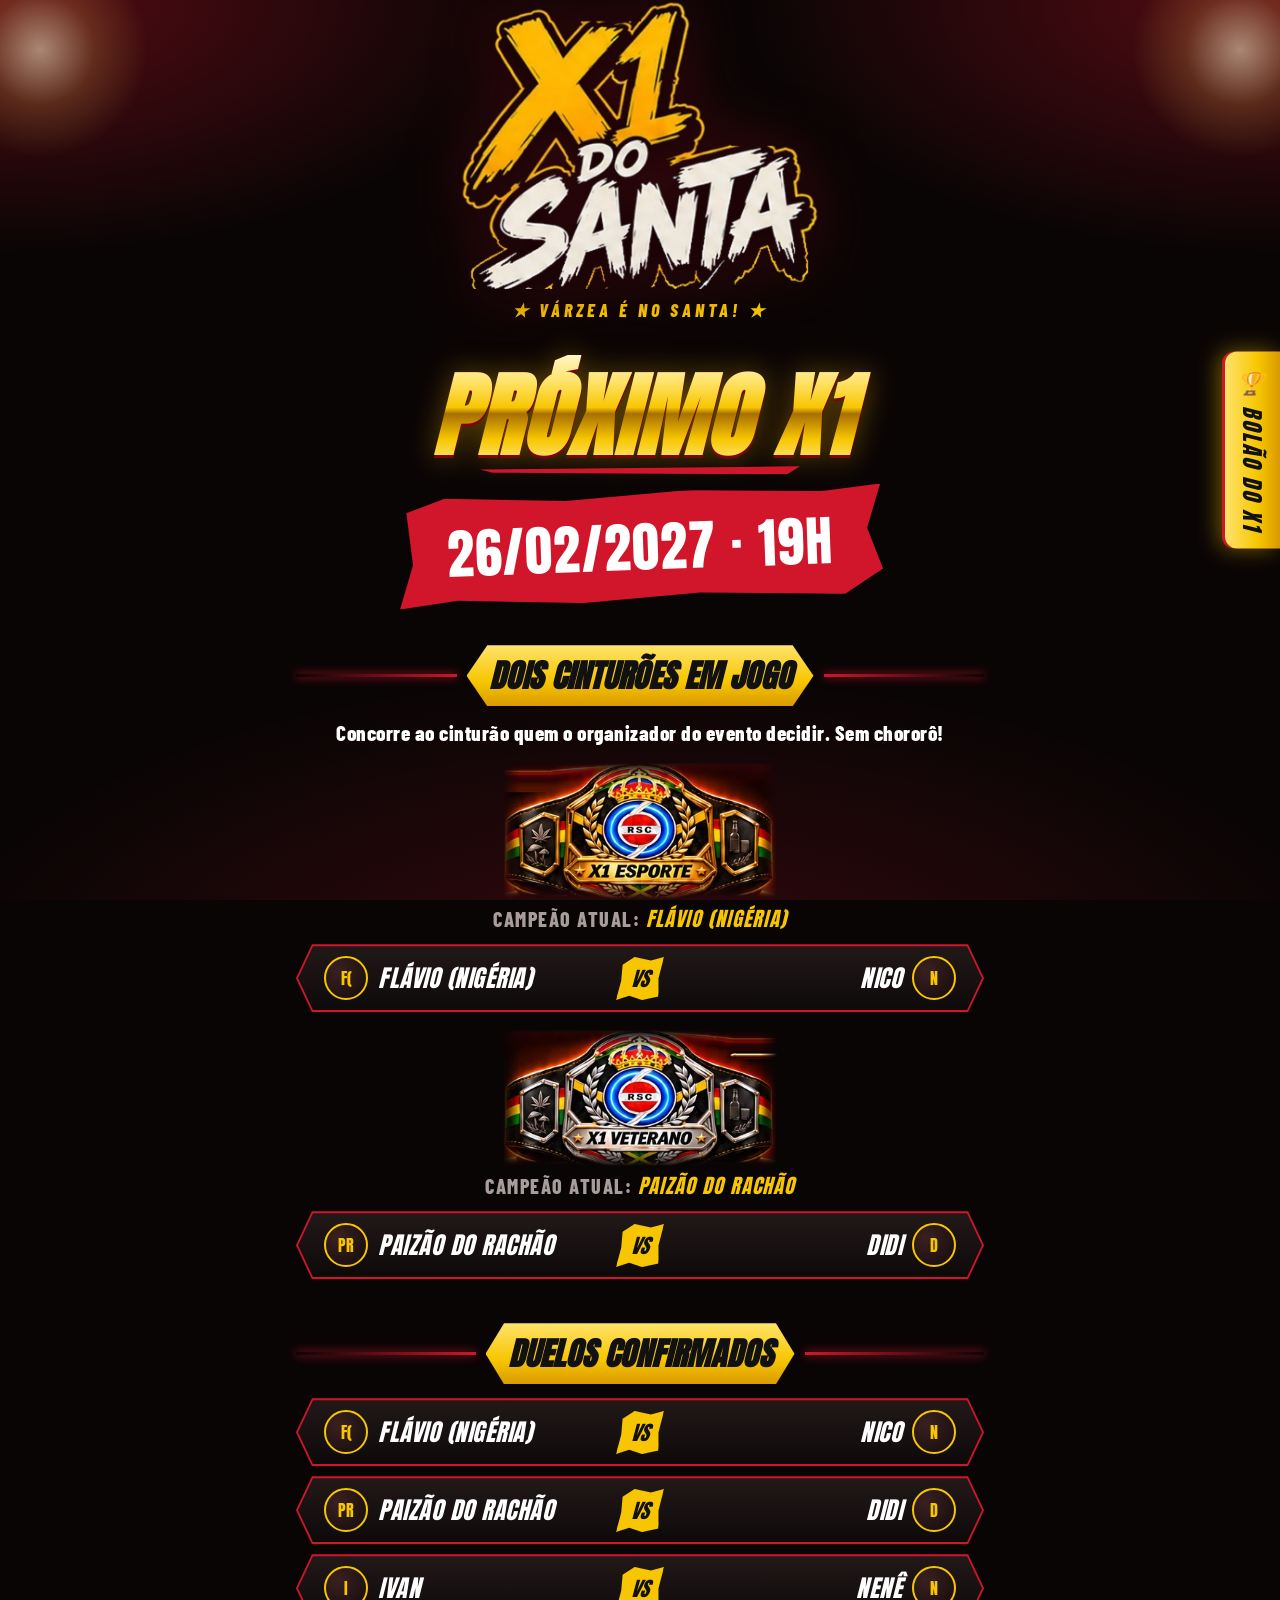
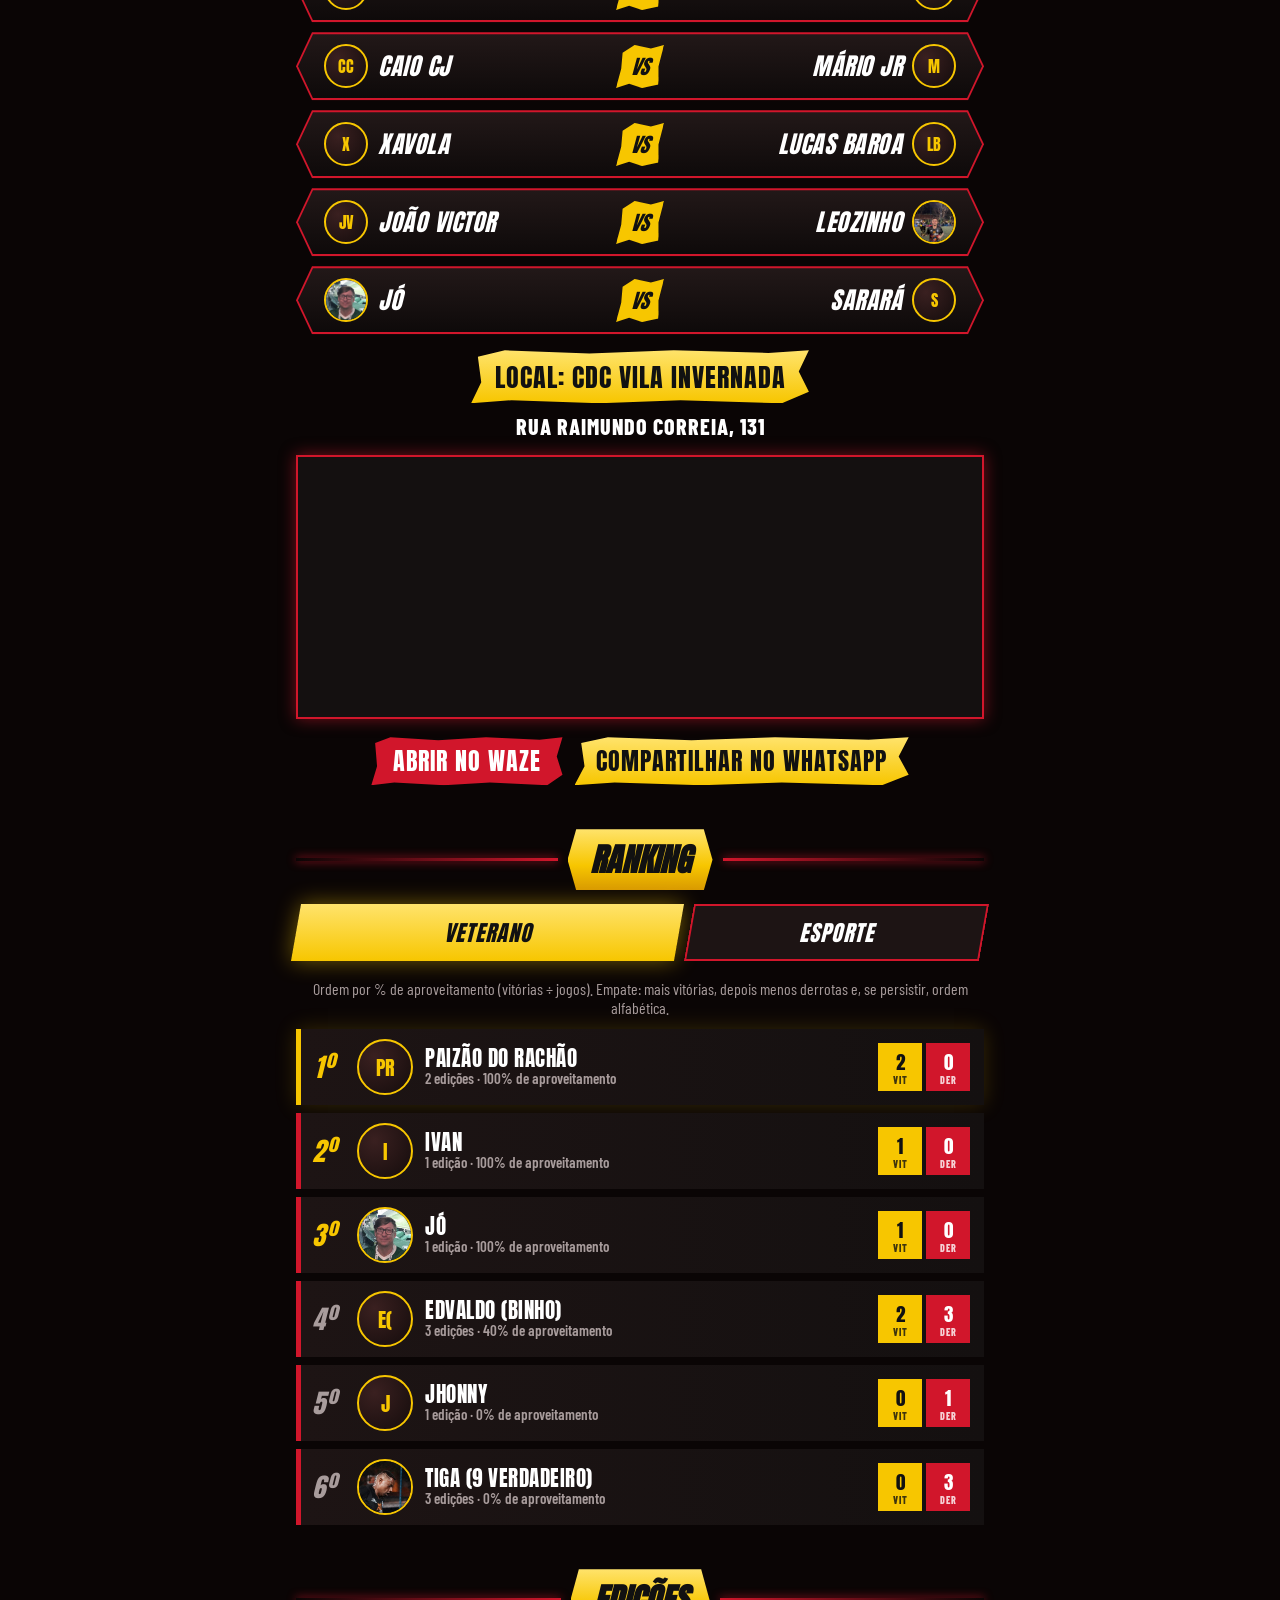
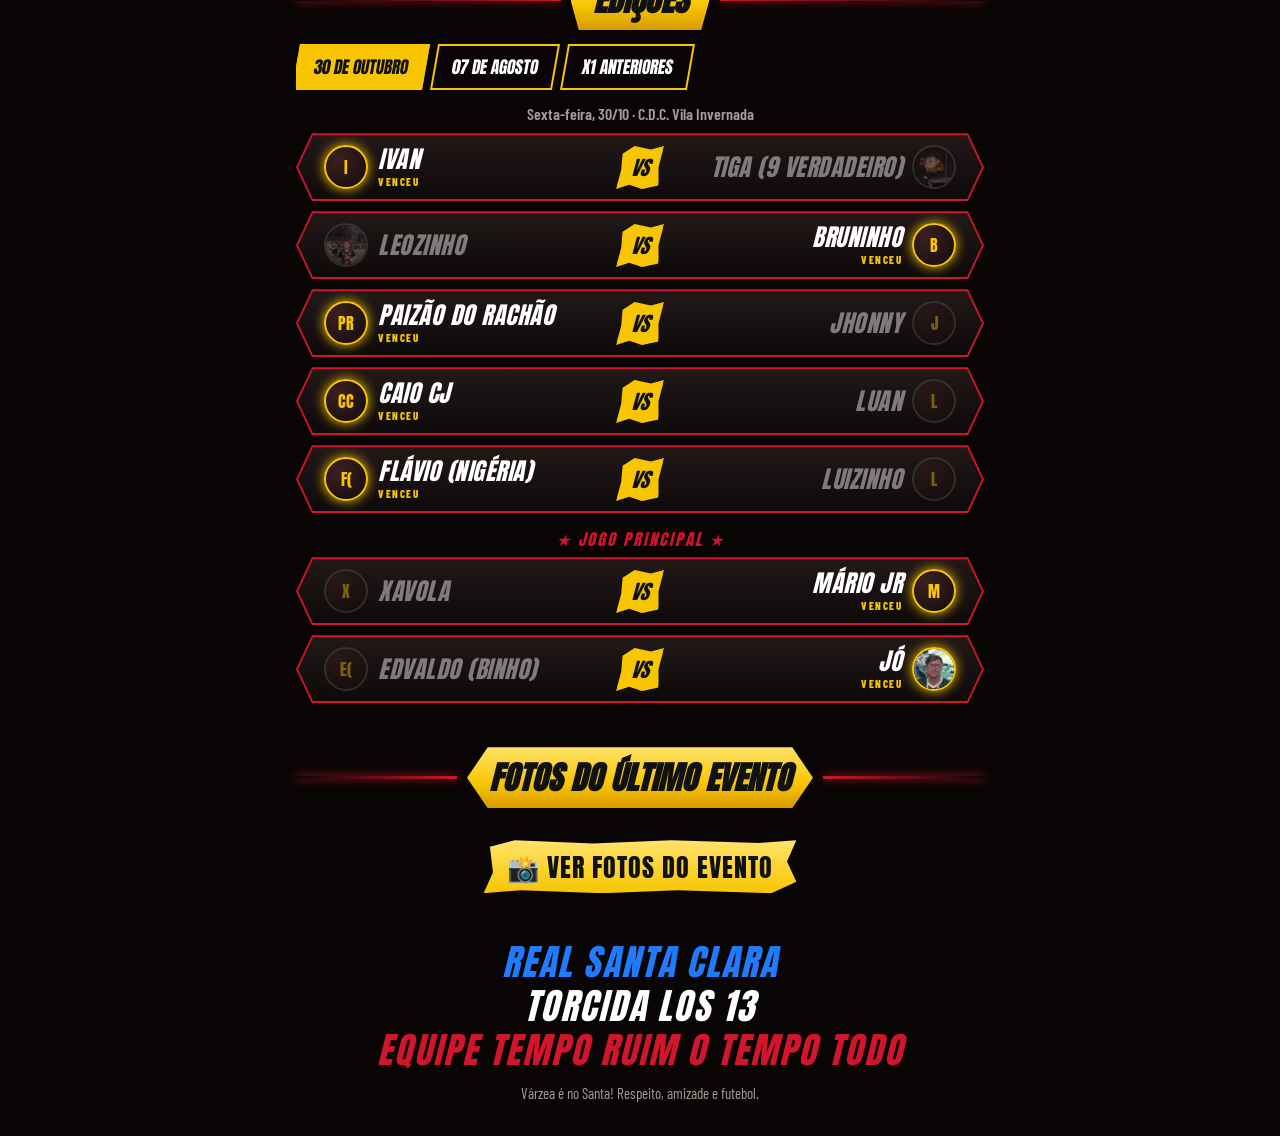
==== commit 8f0ed362: "Adiciona secao com link para as fotos do ultimo evento Co-Authored-By: Claude Sonnet 5.5 <noreply@an" ====
--- a/index.html
+++ b/index.html
@@ -83,6 +83,12 @@
     <div id="ed-duelos"></div>
   </section>
 
+  <!-- ============ FOTOS DO ÚLTIMO EVENTO ============ -->
+  <section id="secao-fotos" aria-labelledby="t-fotos">
+    <div class="faixa-titulo"><h2 id="t-fotos">Fotos do último evento</h2></div>
+    <a class="pincel ouro btn-fotos" href="https://drive.google.com/drive/folders/18z8SlbXFYRUcNUe9ni7mLEVL0htexygG" target="_blank" rel="noopener">📸 Ver fotos do evento</a>
+  </section>
+
 </main>
 
 <!-- ============ SEÇÃO 7 · RODAPÉ ============ -->
--- a/css/estilo.css
+++ b/css/estilo.css
@@ -268,3 +268,26 @@
 .ger-palpites b{color:var(--ouro)}
 .ger-vazio{padding:14px; text-align:center; color:var(--cinza); font-weight:600}
 @media (max-width:420px){ .resumo{grid-template-columns:repeat(2,1fr)} }
+
+.btn-copiar{margin-left:10px; border:0; cursor:pointer; font-size:16px; padding:.2em .8em}
+
+/* aviso em destaque (ex.: só o primeiro palpite vale) */
+.alerta{margin:6px 0 16px; padding:12px 14px; text-align:center; font-weight:800; font-size:clamp(18px,5vw,22px); line-height:1.15;
+  color:#111; background:linear-gradient(180deg,var(--ouro-claro),var(--ouro)); border-left:5px solid var(--vermelho);
+  box-shadow:0 0 22px rgba(247,198,0,.4)}
+.alerta b{font-family:Anton,Impact,sans-serif; font-style:italic; font-weight:400; text-transform:uppercase; letter-spacing:.5px}
+
+/* número do palpite (comprovante na tela) */
+.recibo{margin:18px 0 0; padding:16px 14px; text-align:center; background:linear-gradient(180deg,#221818,#0e0a0a);
+  border:2px solid var(--ouro); box-shadow:0 0 24px rgba(247,198,0,.35)}
+.recibo[hidden]{display:none}
+.recibo small{display:block; font-weight:800; font-size:16px; letter-spacing:2px; text-transform:uppercase; color:var(--cinza)}
+.recibo strong{display:block; margin:2px 0 8px; font-family:Anton,Impact,sans-serif; font-style:italic; font-weight:400;
+  font-size:clamp(64px,22vw,96px); line-height:1; color:var(--ouro); text-shadow:0 3px 0 var(--vermelho-escuro)}
+.recibo .btn-copiar{margin:0 0 10px}
+.recibo p{margin:0; font-weight:600; font-size:clamp(16px,4.4vw,19px); line-height:1.15}
+.recibo p b{color:var(--ouro)}
+.ger-num{display:inline-block; margin-right:6px; padding:1px 8px; background:var(--ouro); color:#111; font-size:.9em; transform:skewX(-8deg)}
+
+#secao-fotos{text-align:center}
+.btn-fotos{display:inline-block; margin:18px auto 0; text-decoration:none; font-size:clamp(20px,5.4vw,26px)}
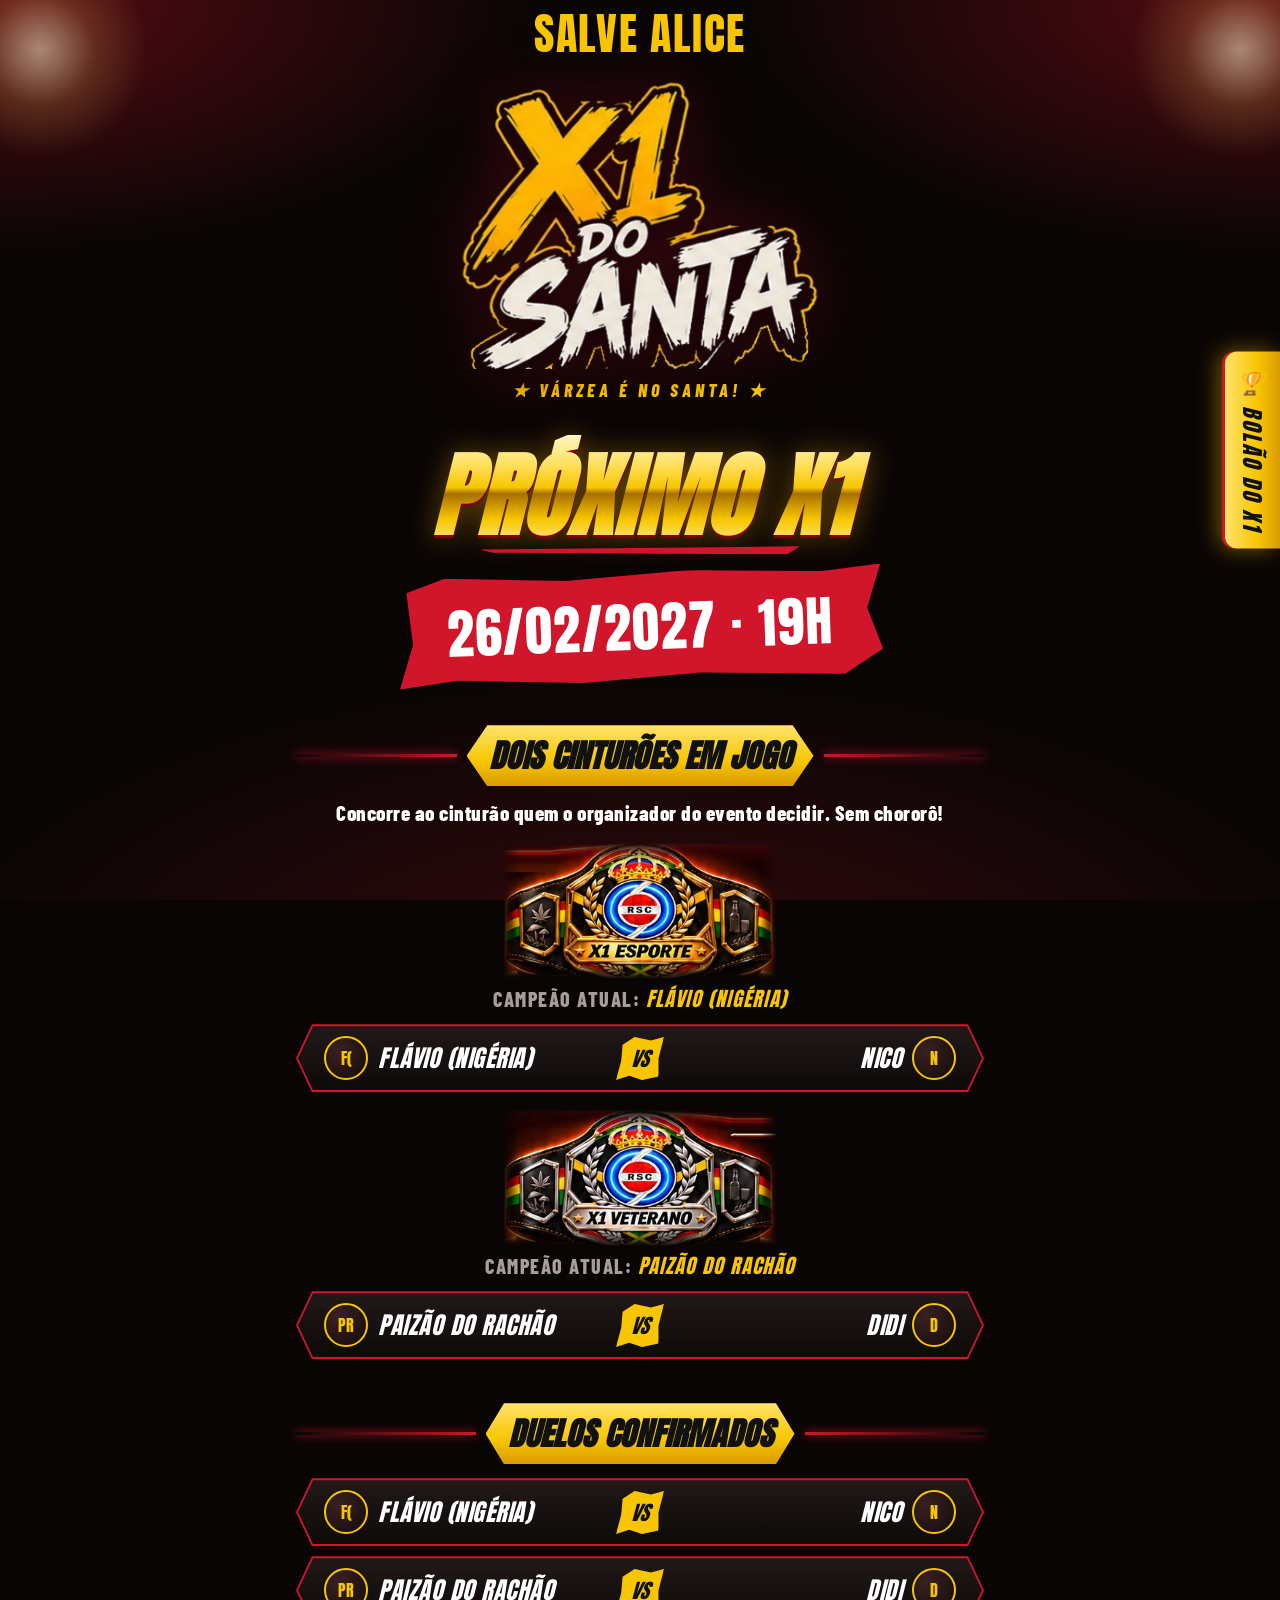
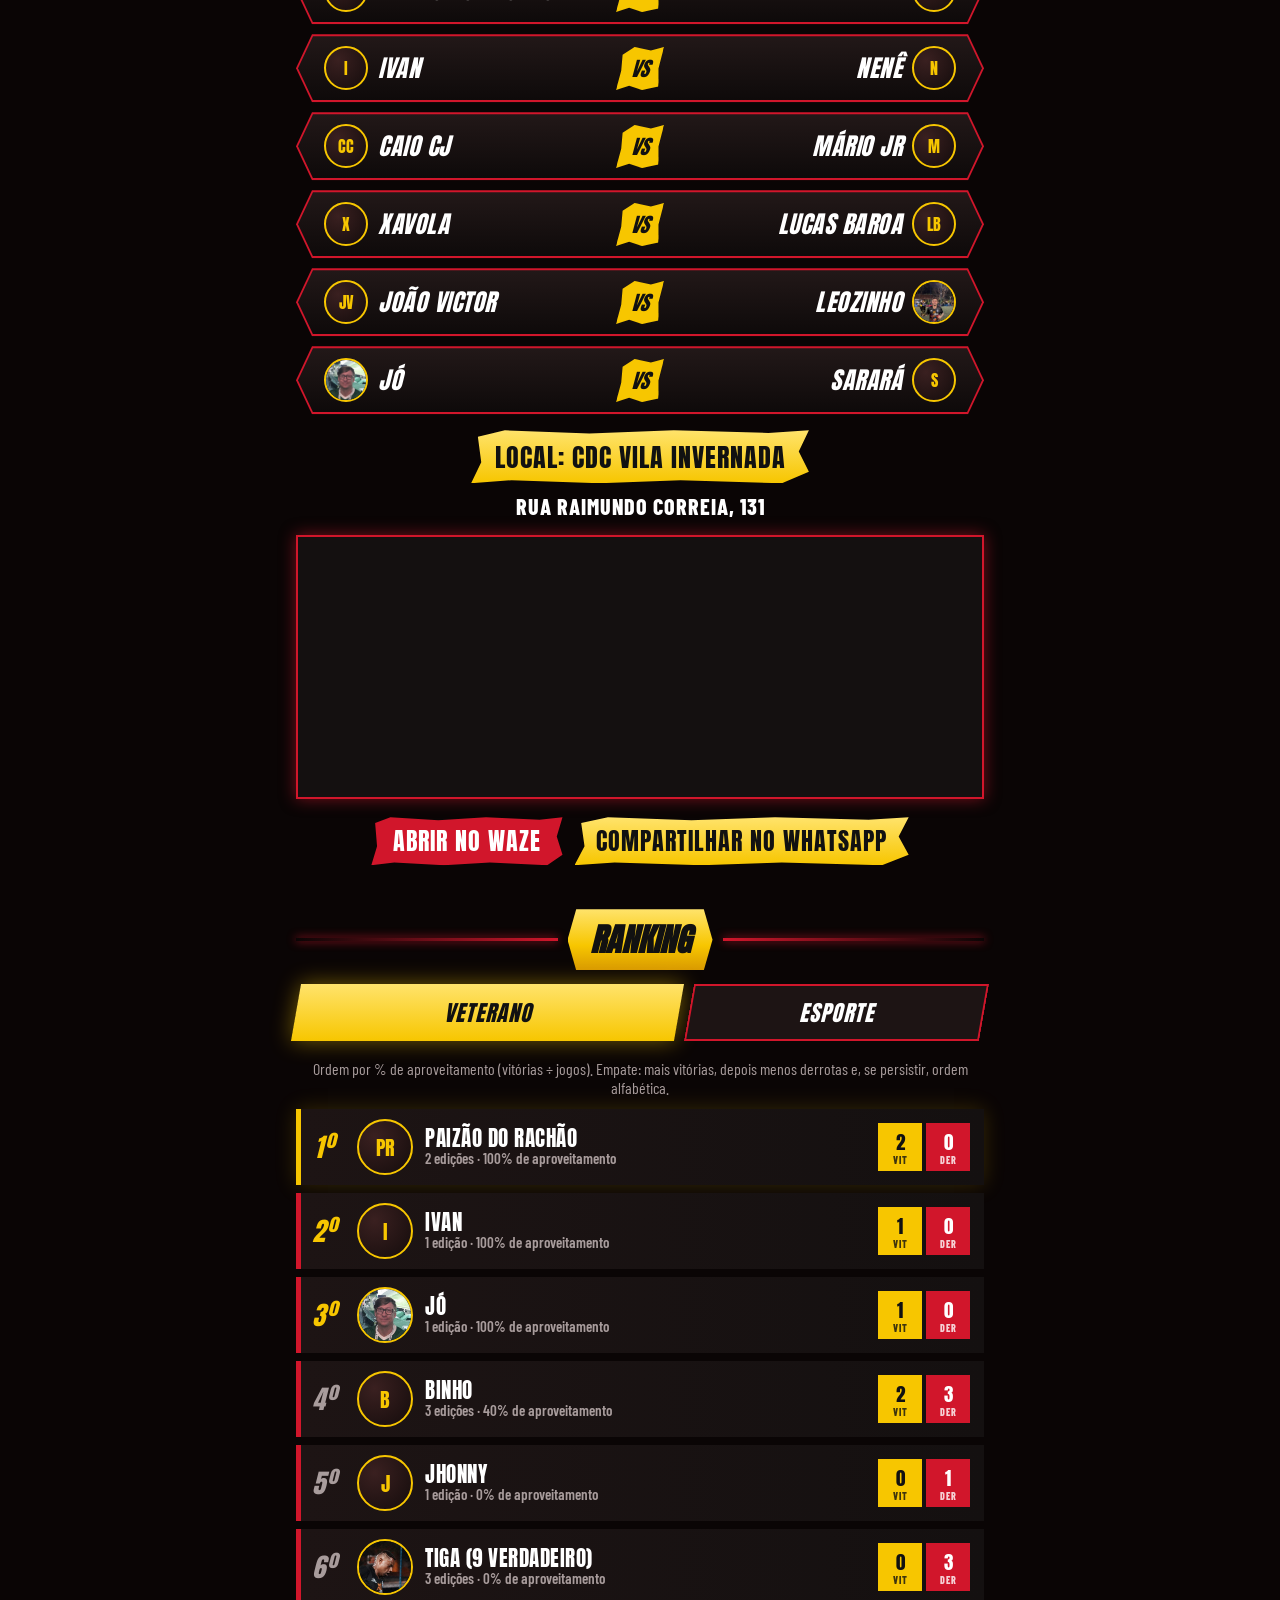
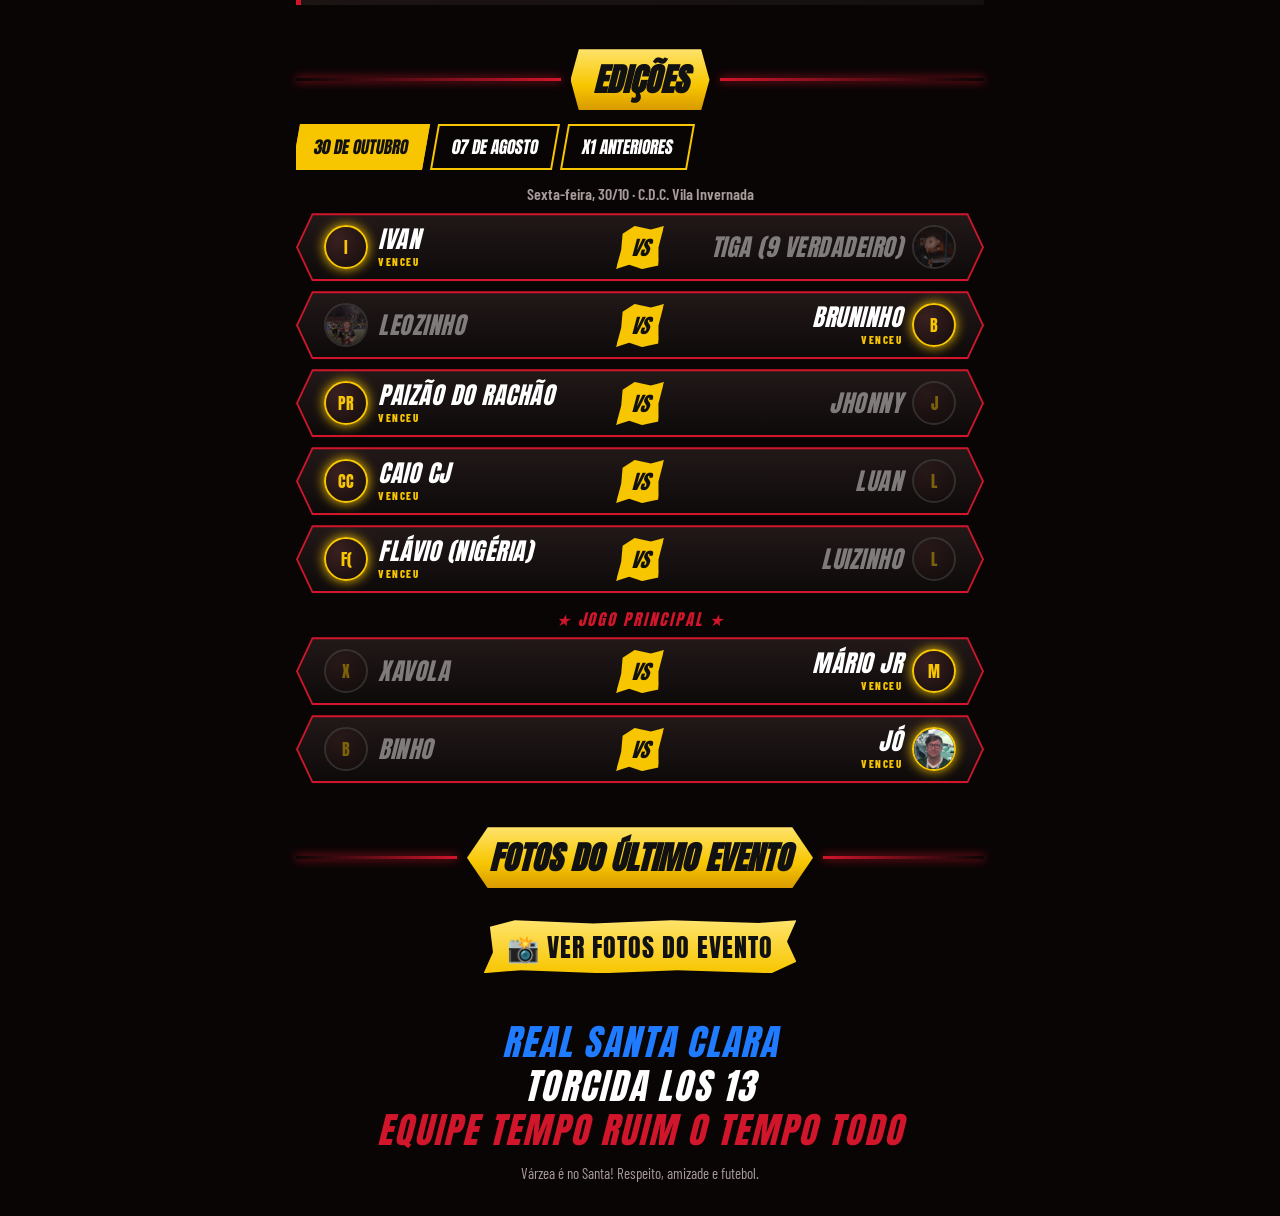
==== commit 170b9e9e: "Adiciona "Salve Alice" acima do logo Co-Authored-By: Claude Sonnet 5.5 <noreply@anthropic.com>" ====
--- a/index.html
+++ b/index.html
@@ -29,6 +29,7 @@
 <!-- ============ SEÇÃO 1 · CABEÇALHO ============
      Logo, lema e chamada do próximo X1 (mês e data) -->
 <header id="secao-cabecalho" class="wrap">
+  <div class="salve">Salve Alice</div>
   <img class="logo" src="img/logo-x1-do-santa.png" alt="X1 do Santa">
   <div class="lema">★ VÁRZEA É NO SANTA! ★</div>
 
--- a/css/estilo.css
+++ b/css/estilo.css
@@ -291,3 +291,5 @@
 
 #secao-fotos{text-align:center}
 .btn-fotos{display:inline-block; margin:18px auto 0; text-decoration:none; font-size:clamp(20px,5.4vw,26px)}
+
+.salve{font-family:"Anton",sans-serif; font-size:clamp(26px,8vw,44px); text-transform:uppercase; letter-spacing:.04em; color:var(--ouro); margin:0 0 14px}
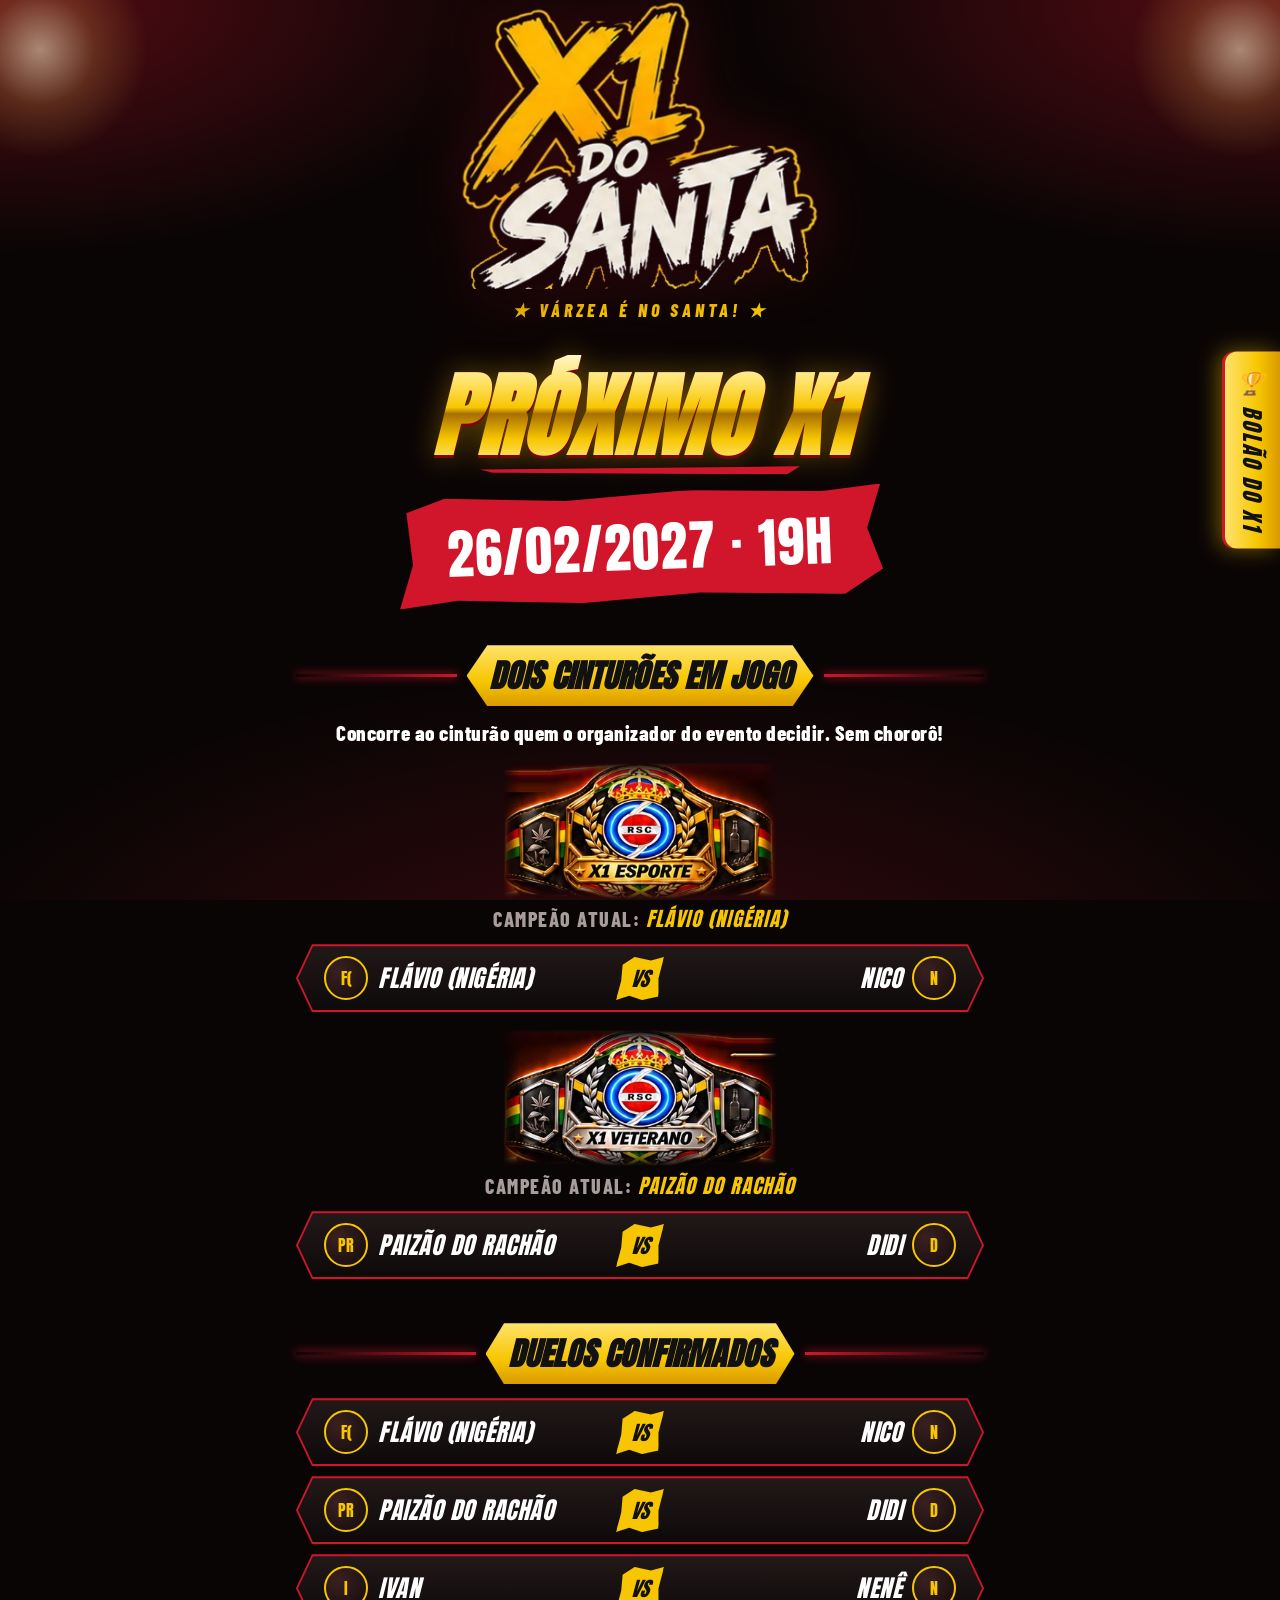
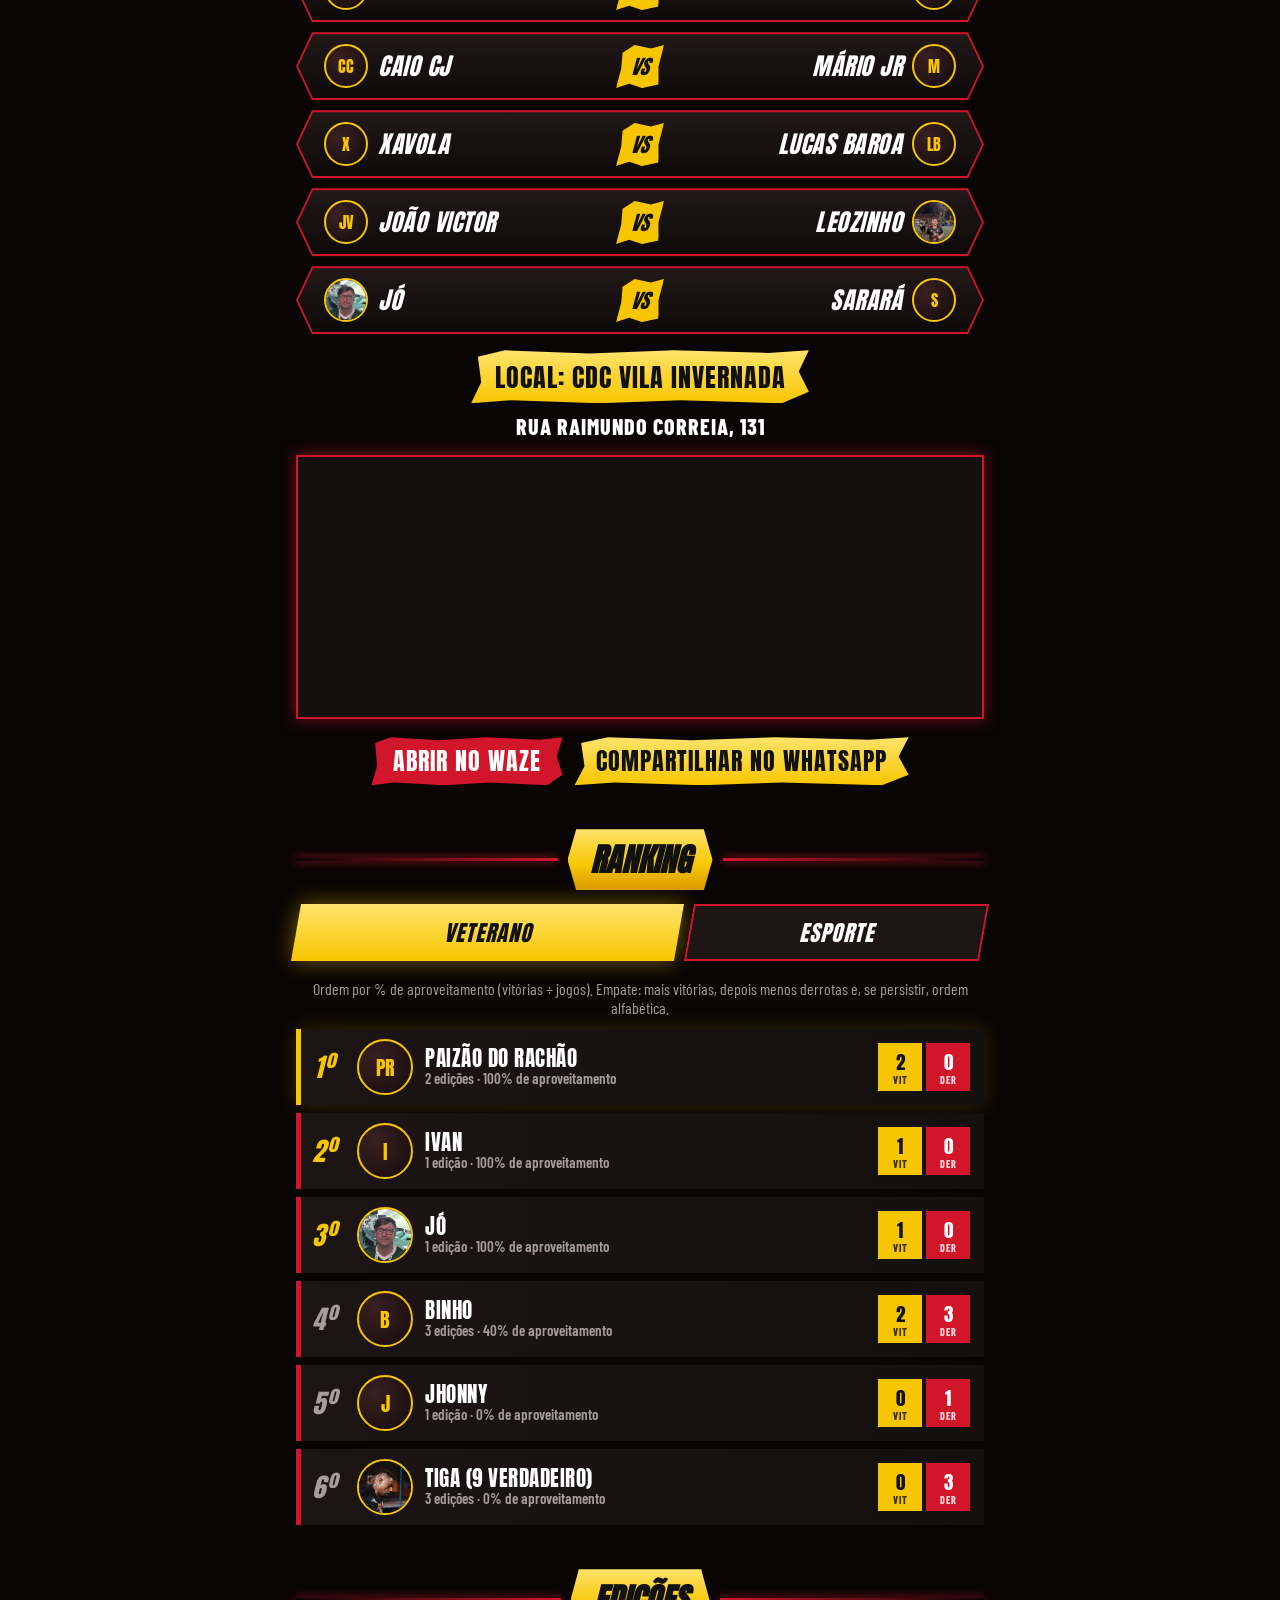
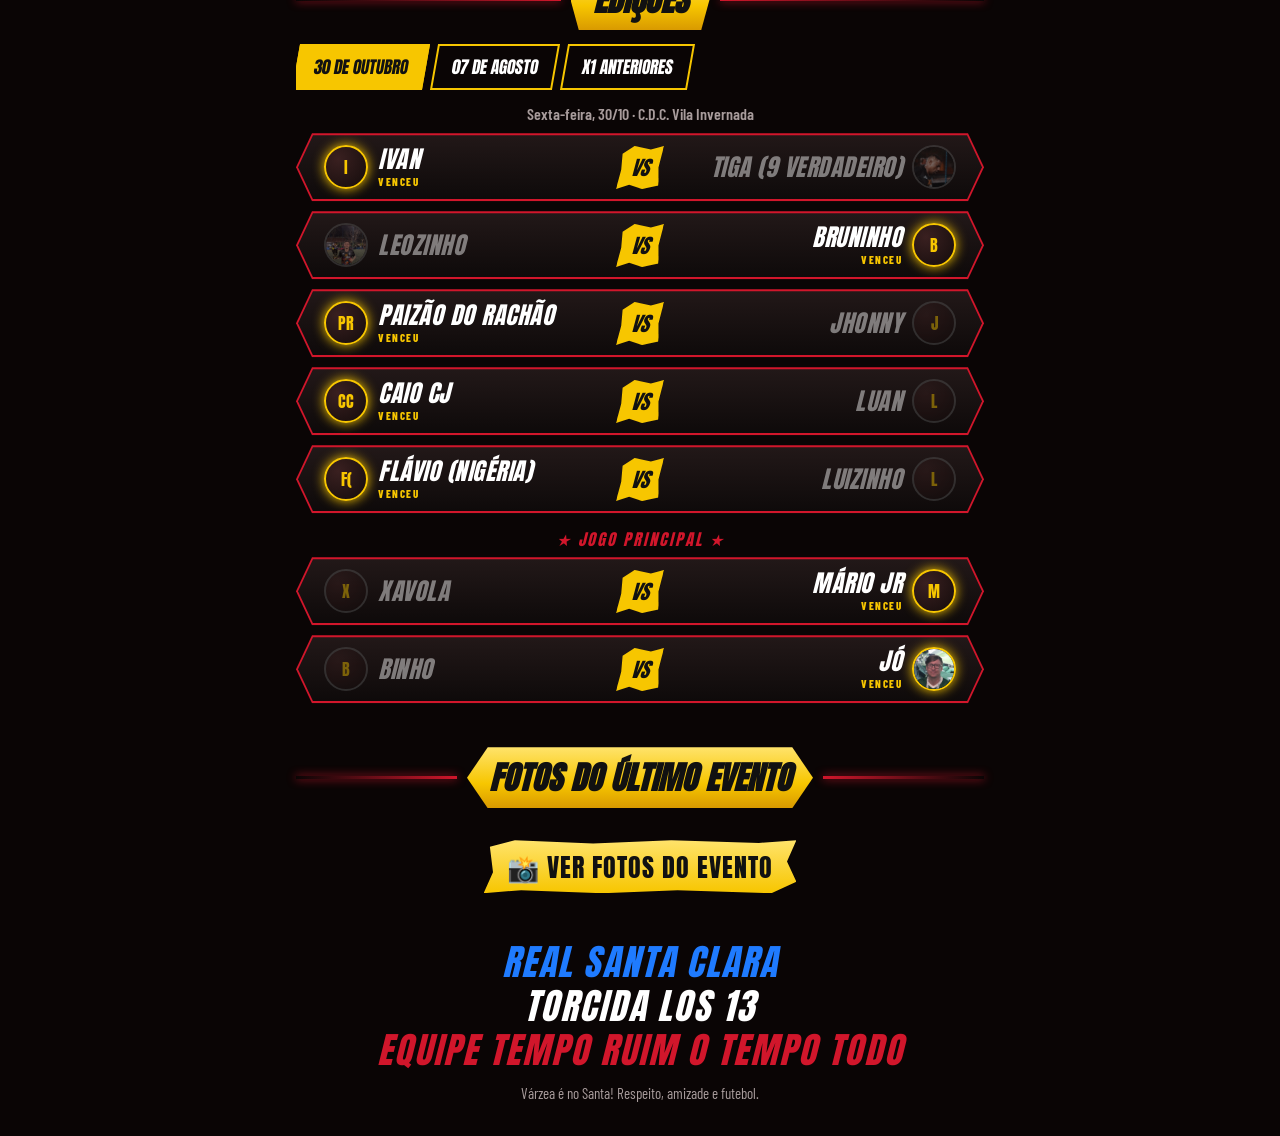
==== commit 9ea592a2: "Remove "Salve Alice" do topo Co-Authored-By: Claude Sonnet 5.5 <noreply@anthropic.com>" ====
--- a/index.html
+++ b/index.html
@@ -29,7 +29,6 @@
 <!-- ============ SEÇÃO 1 · CABEÇALHO ============
      Logo, lema e chamada do próximo X1 (mês e data) -->
 <header id="secao-cabecalho" class="wrap">
-  <div class="salve">Salve Alice</div>
   <img class="logo" src="img/logo-x1-do-santa.png" alt="X1 do Santa">
   <div class="lema">★ VÁRZEA É NO SANTA! ★</div>
 
--- a/css/estilo.css
+++ b/css/estilo.css
@@ -291,5 +291,3 @@
 
 #secao-fotos{text-align:center}
 .btn-fotos{display:inline-block; margin:18px auto 0; text-decoration:none; font-size:clamp(20px,5.4vw,26px)}
-
-.salve{font-family:"Anton",sans-serif; font-size:clamp(26px,8vw,44px); text-transform:uppercase; letter-spacing:.04em; color:var(--ouro); margin:0 0 14px}
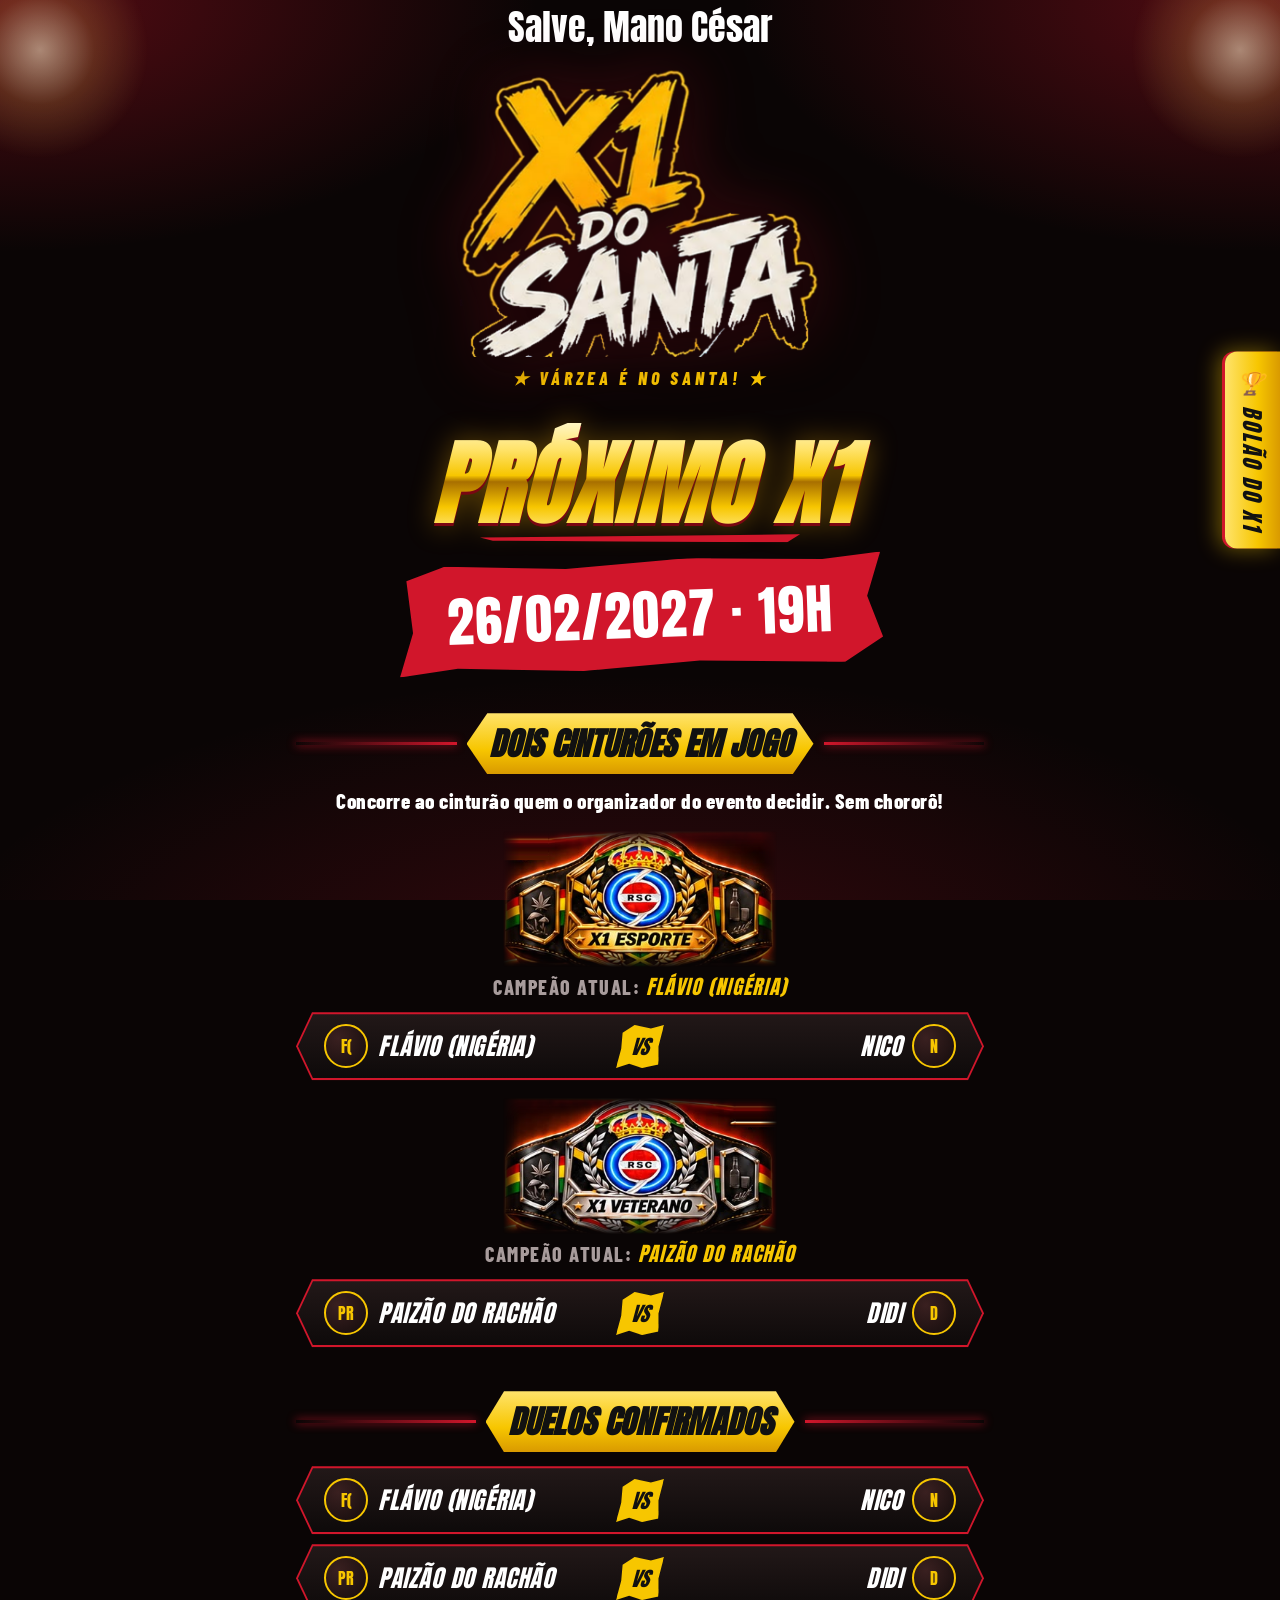
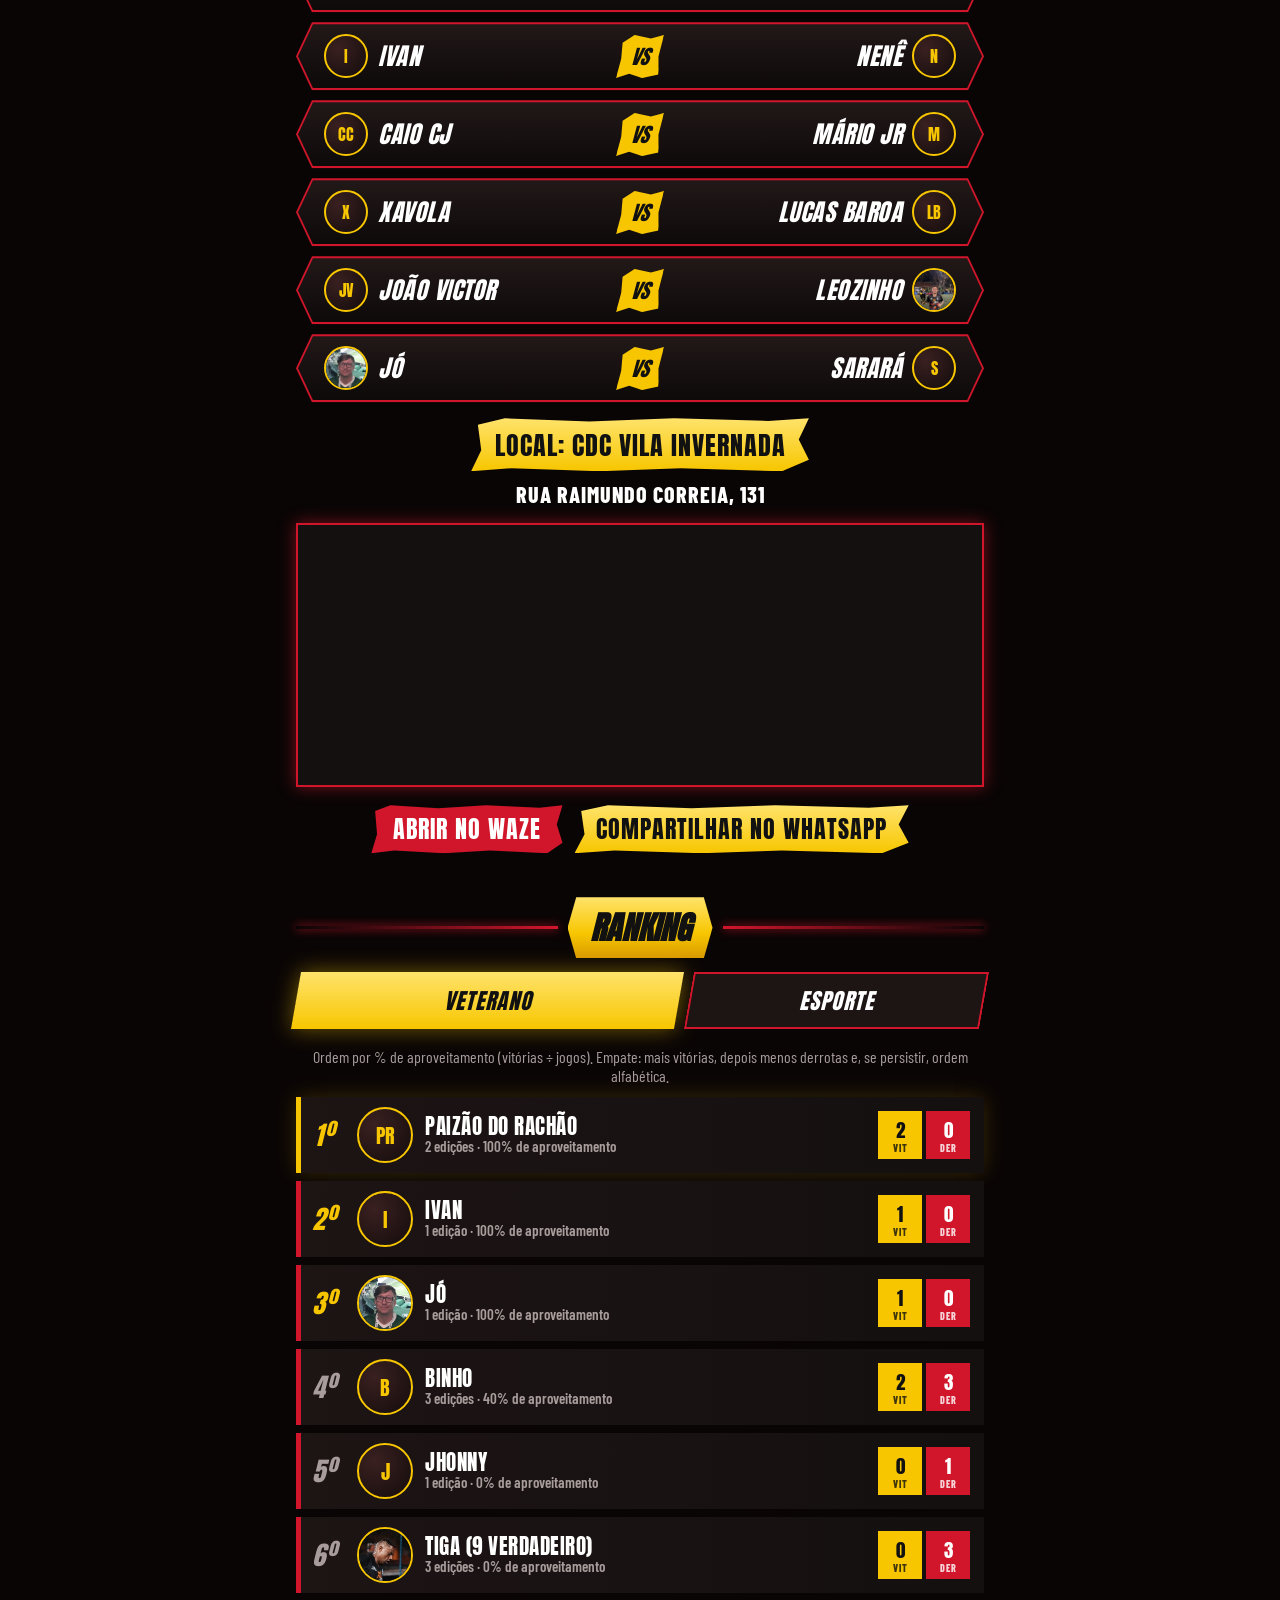
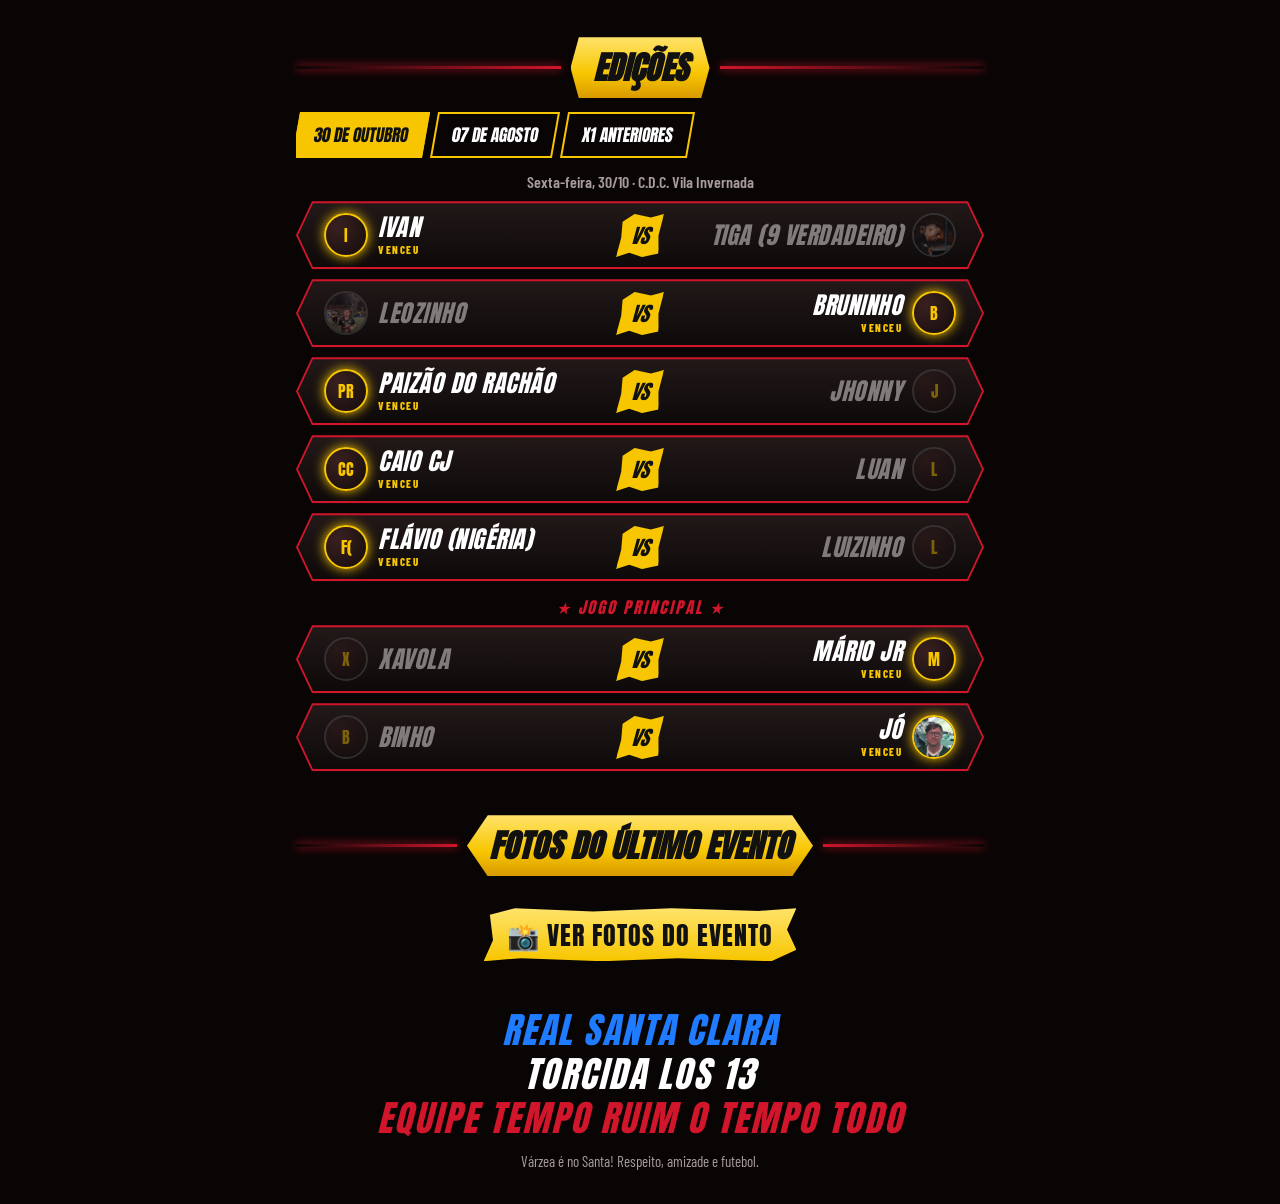
==== commit e52eecce: "Adiciona "Salve, Mano César" acima do logo Co-Authored-By: Claude Sonnet 5.5 <noreply@anthropic.com>" ====
--- a/index.html
+++ b/index.html
@@ -29,6 +29,7 @@
 <!-- ============ SEÇÃO 1 · CABEÇALHO ============
      Logo, lema e chamada do próximo X1 (mês e data) -->
 <header id="secao-cabecalho" class="wrap">
+  <div class="salve">Salve, Mano César</div>
   <img class="logo" src="img/logo-x1-do-santa.png" alt="X1 do Santa">
   <div class="lema">★ VÁRZEA É NO SANTA! ★</div>
 
--- a/css/estilo.css
+++ b/css/estilo.css
@@ -291,3 +291,5 @@
 
 #secao-fotos{text-align:center}
 .btn-fotos{display:inline-block; margin:18px auto 0; text-decoration:none; font-size:clamp(20px,5.4vw,26px)}
+
+.salve{font-family:"Anton",sans-serif; font-size:36px; color:#fff; margin:0 0 14px}
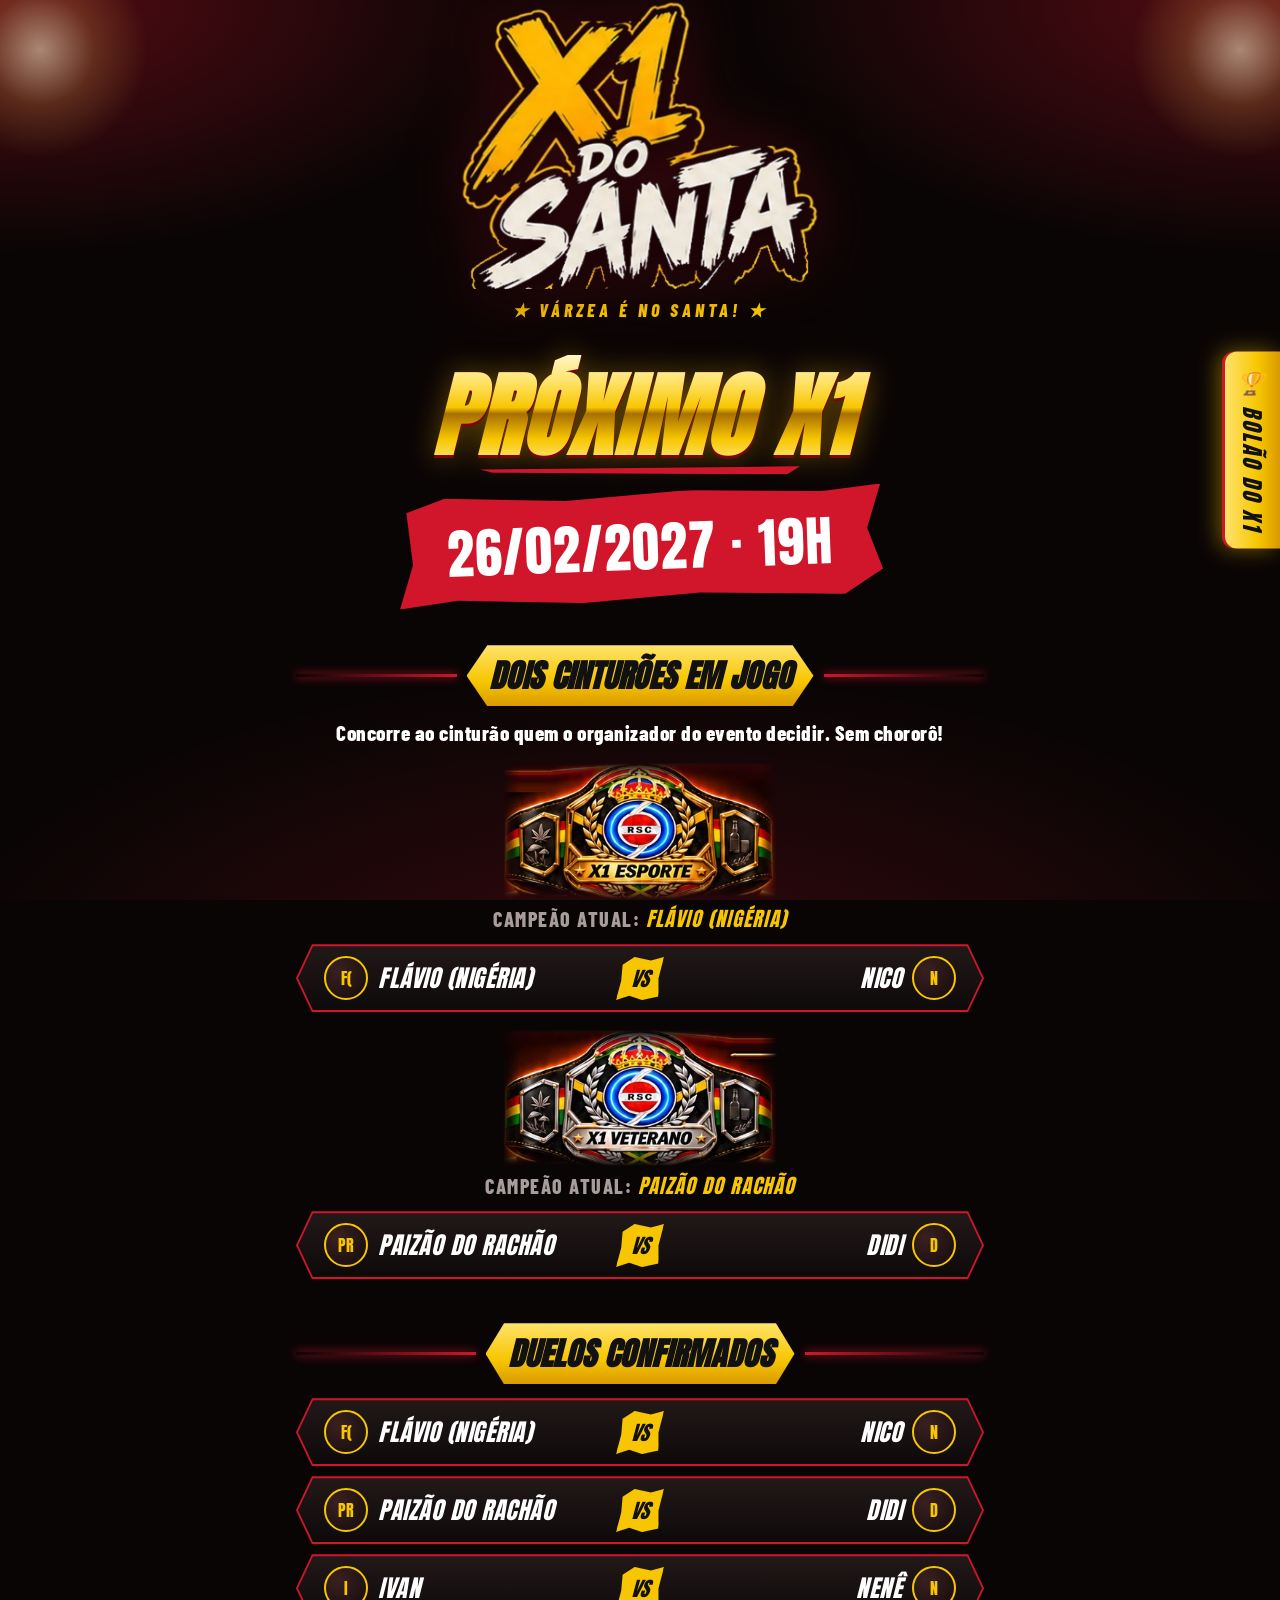
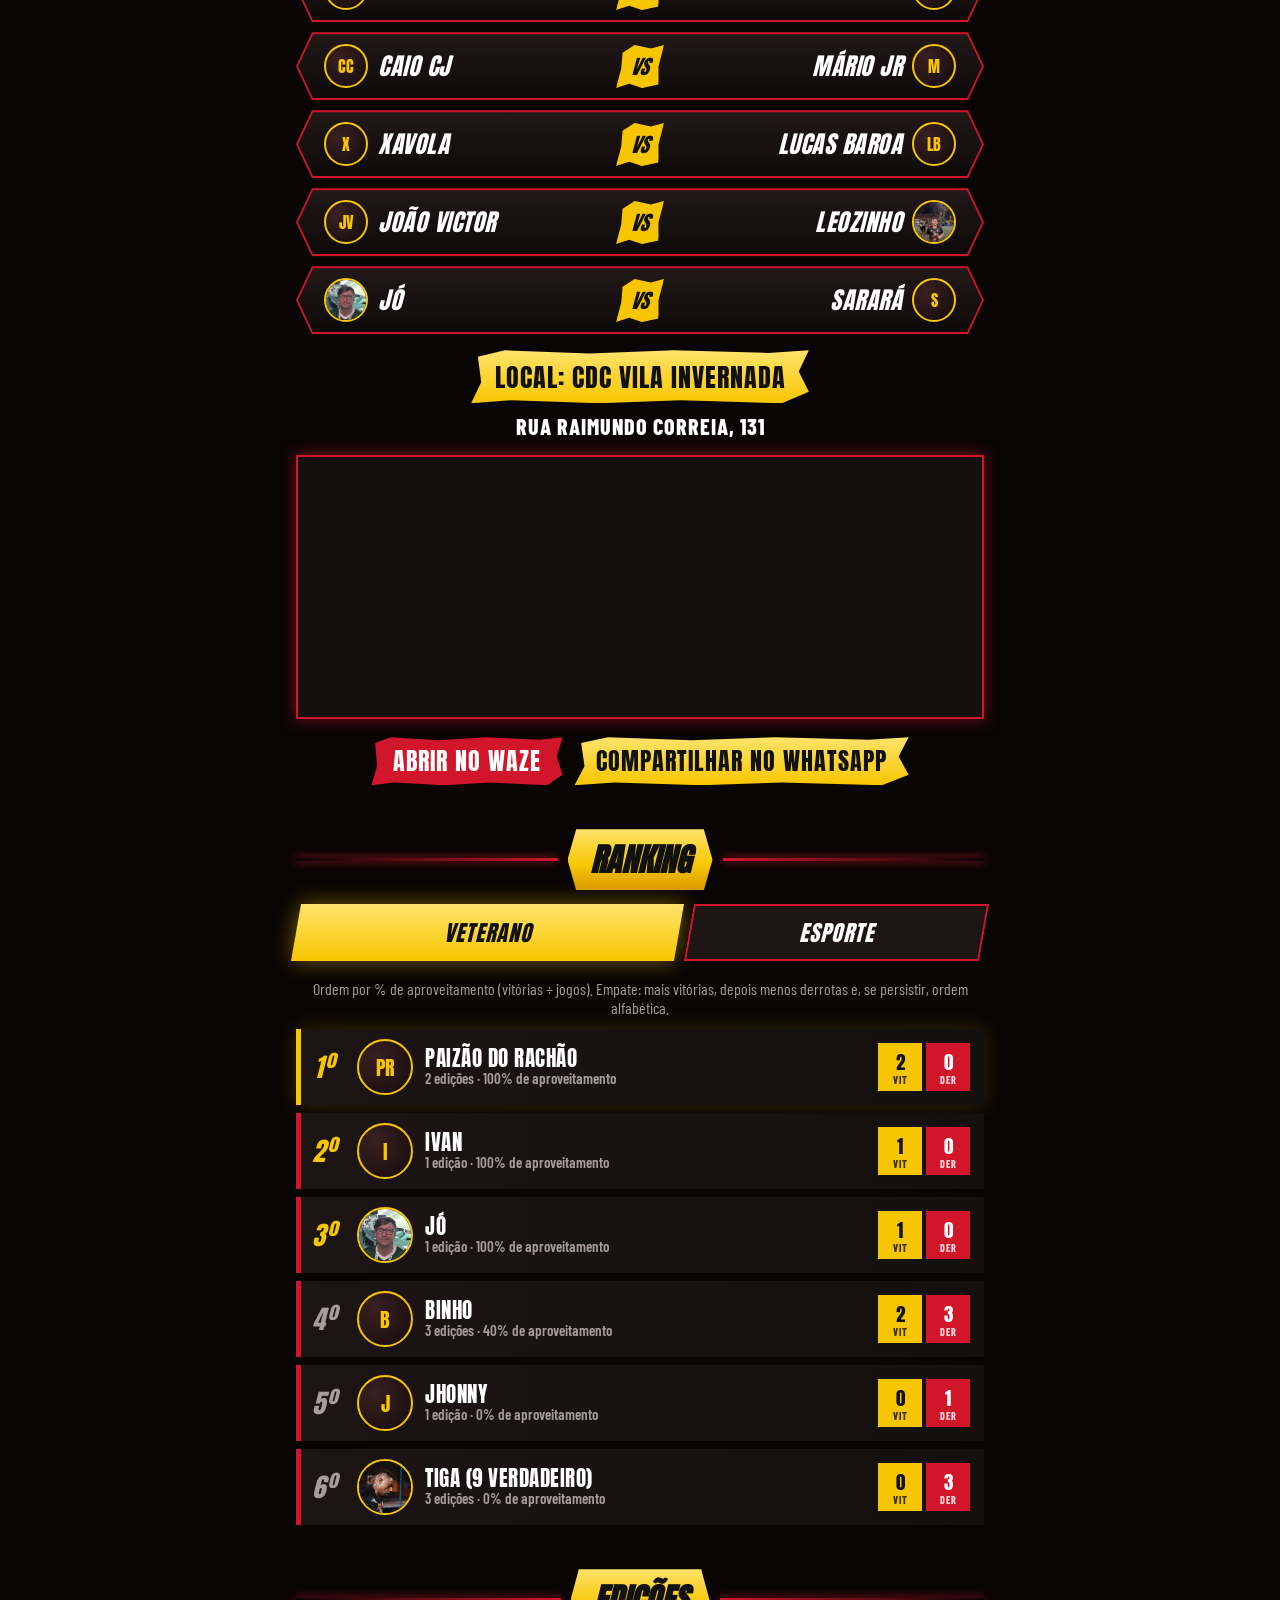
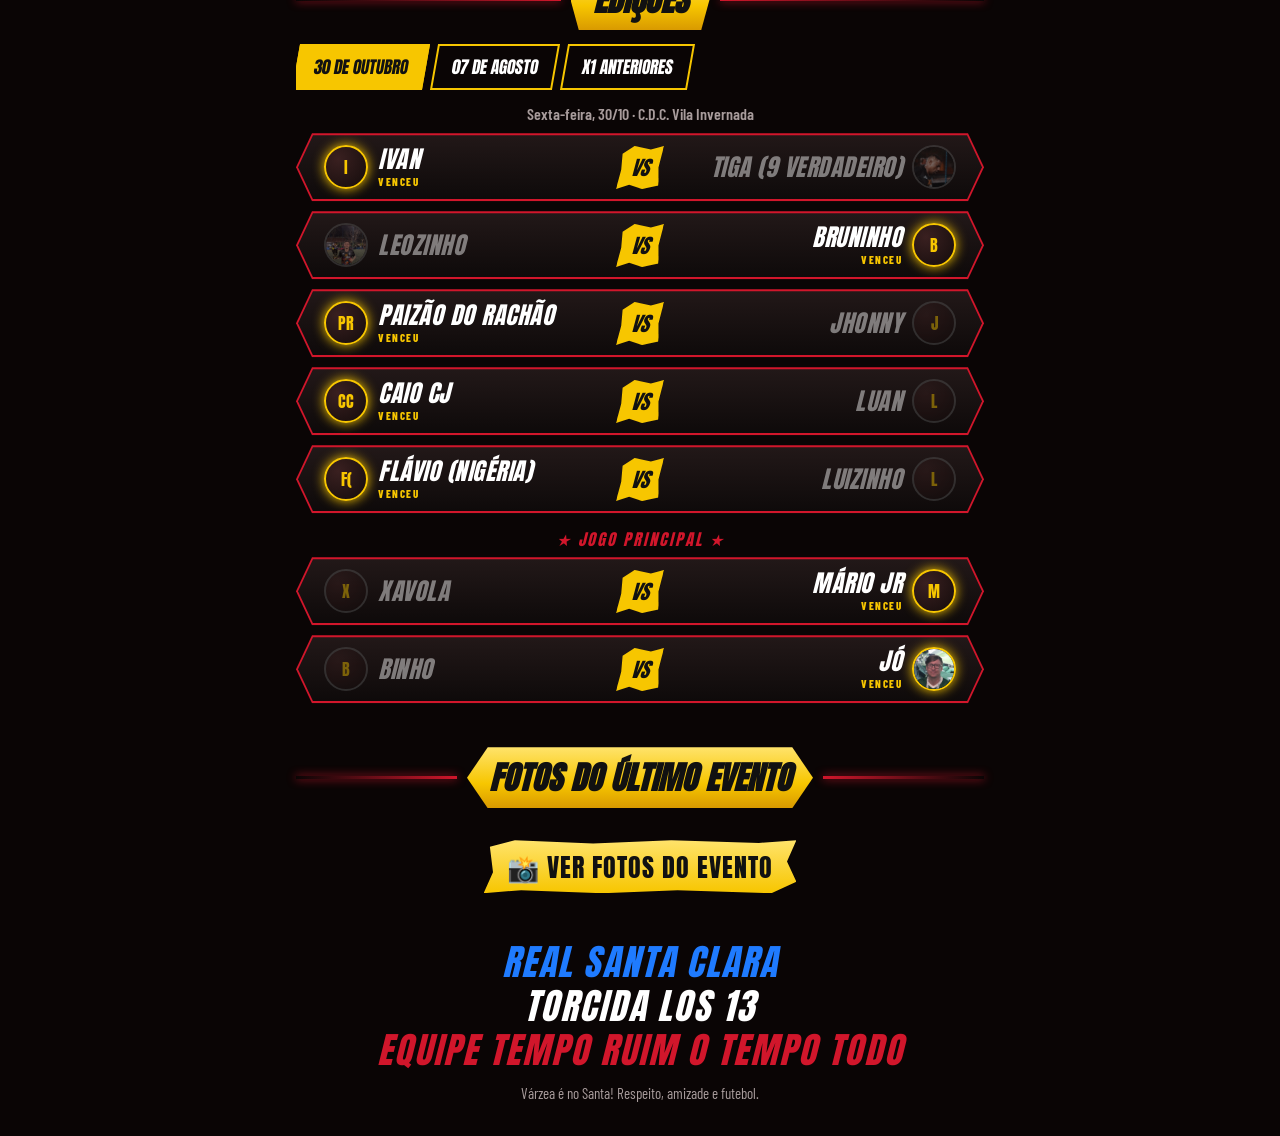
==== commit 485abafc: "Remove "Salve, Mano César" do topo Co-Authored-By: Claude Sonnet 5.5 <noreply@anthropic.com>" ====
--- a/index.html
+++ b/index.html
@@ -29,7 +29,6 @@
 <!-- ============ SEÇÃO 1 · CABEÇALHO ============
      Logo, lema e chamada do próximo X1 (mês e data) -->
 <header id="secao-cabecalho" class="wrap">
-  <div class="salve">Salve, Mano César</div>
   <img class="logo" src="img/logo-x1-do-santa.png" alt="X1 do Santa">
   <div class="lema">★ VÁRZEA É NO SANTA! ★</div>
 
--- a/css/estilo.css
+++ b/css/estilo.css
@@ -291,5 +291,3 @@
 
 #secao-fotos{text-align:center}
 .btn-fotos{display:inline-block; margin:18px auto 0; text-decoration:none; font-size:clamp(20px,5.4vw,26px)}
-
-.salve{font-family:"Anton",sans-serif; font-size:36px; color:#fff; margin:0 0 14px}
